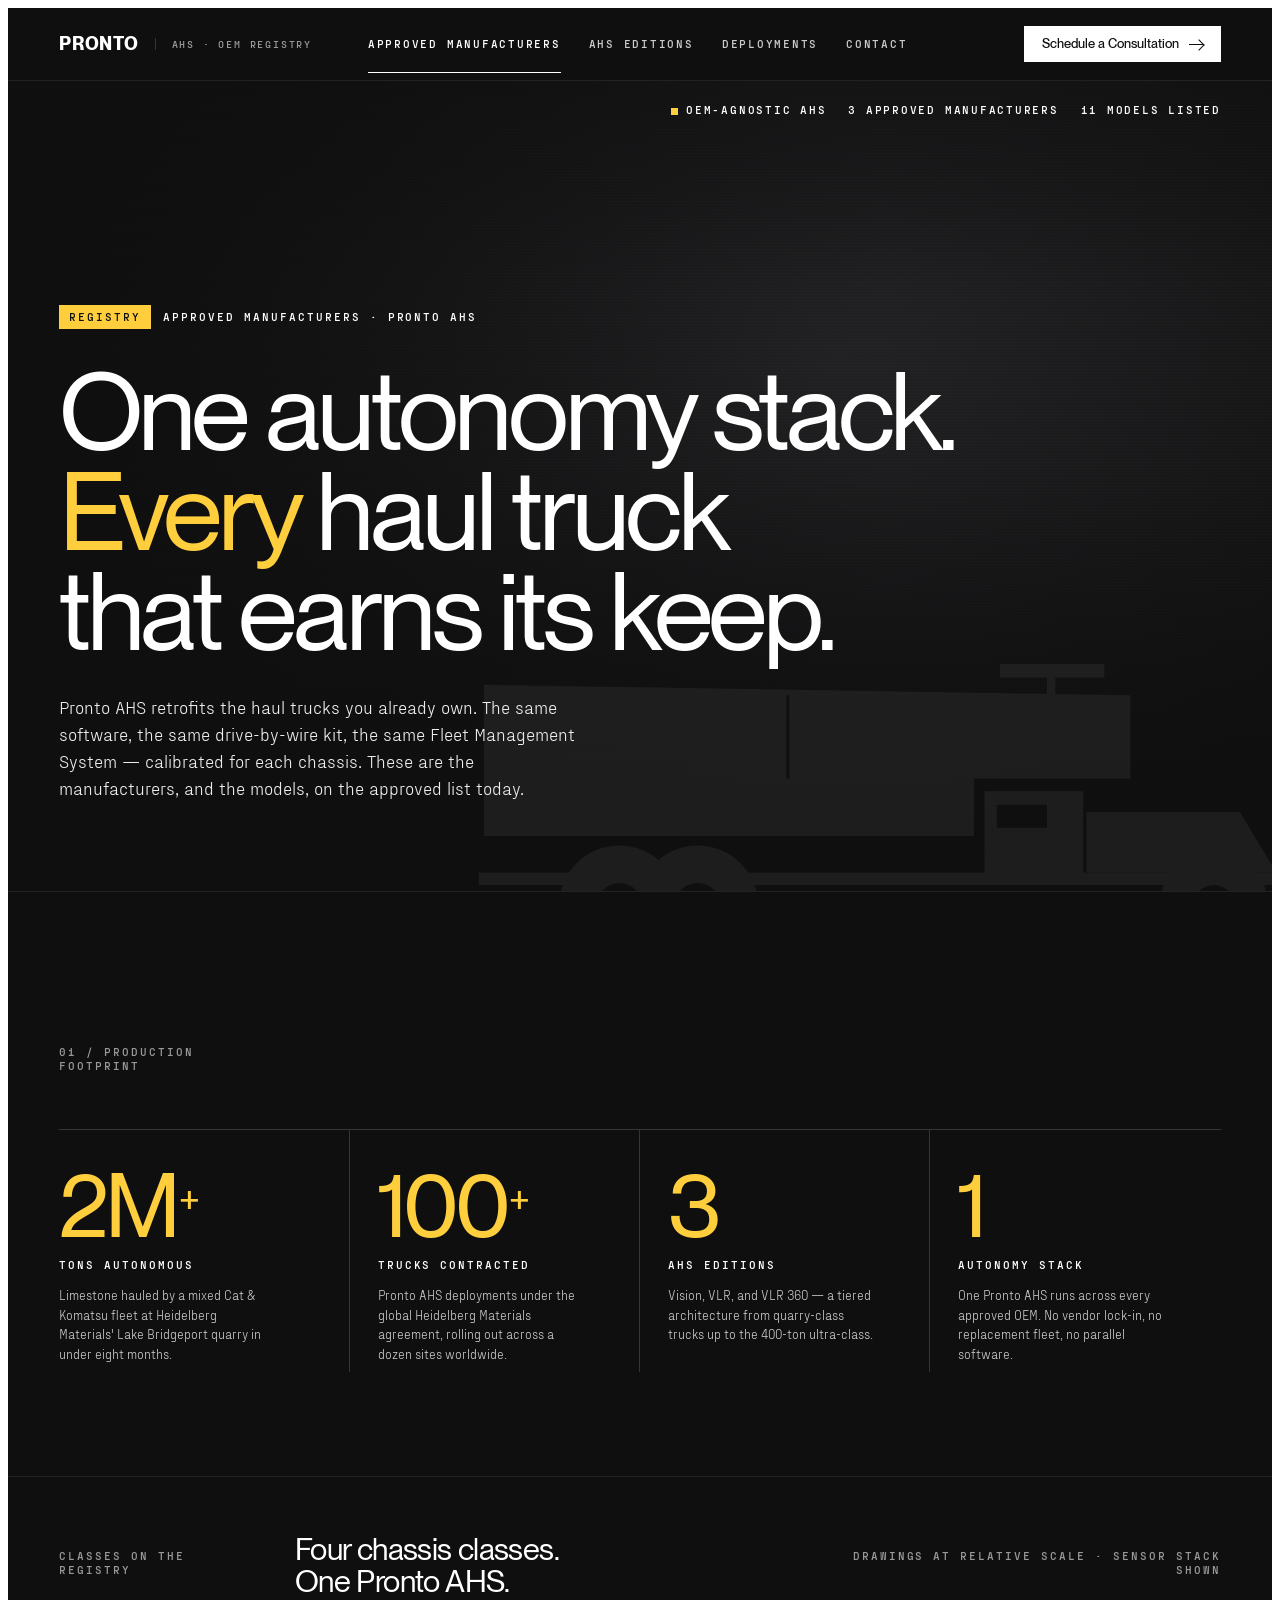
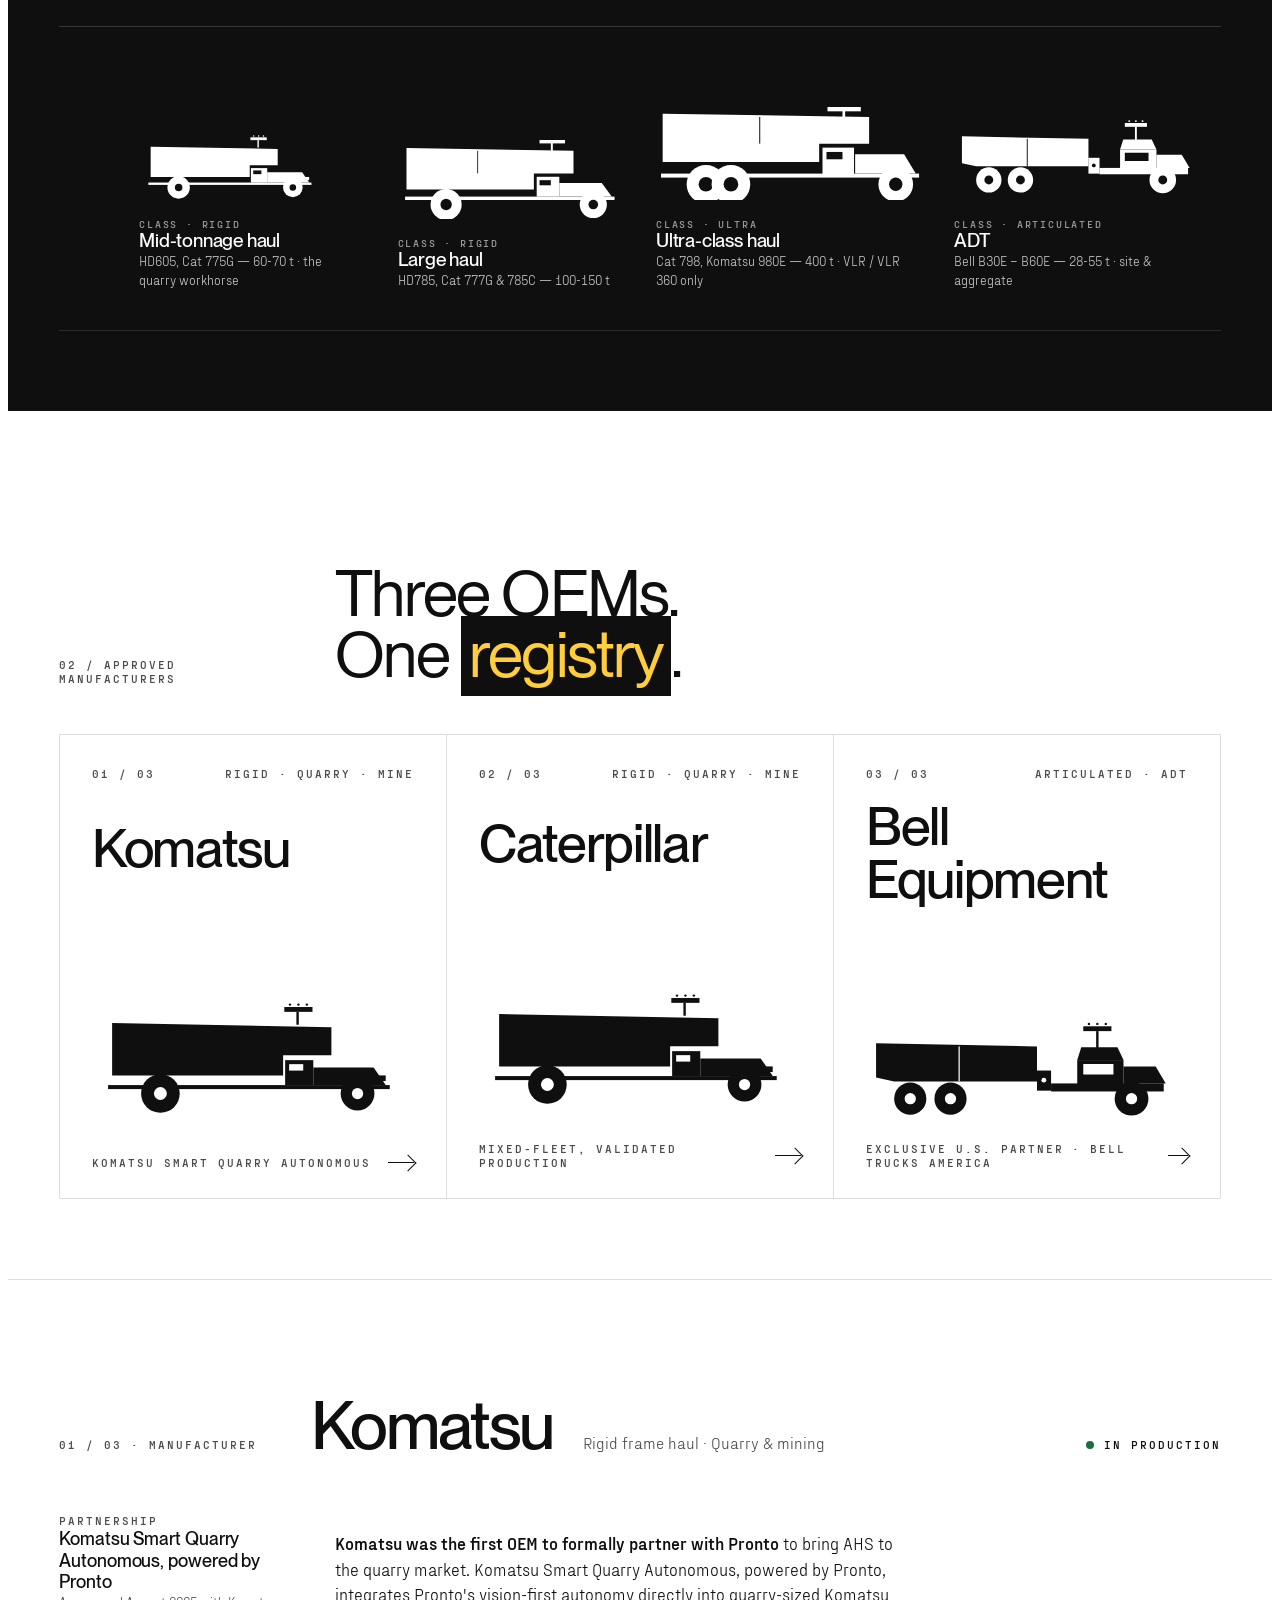
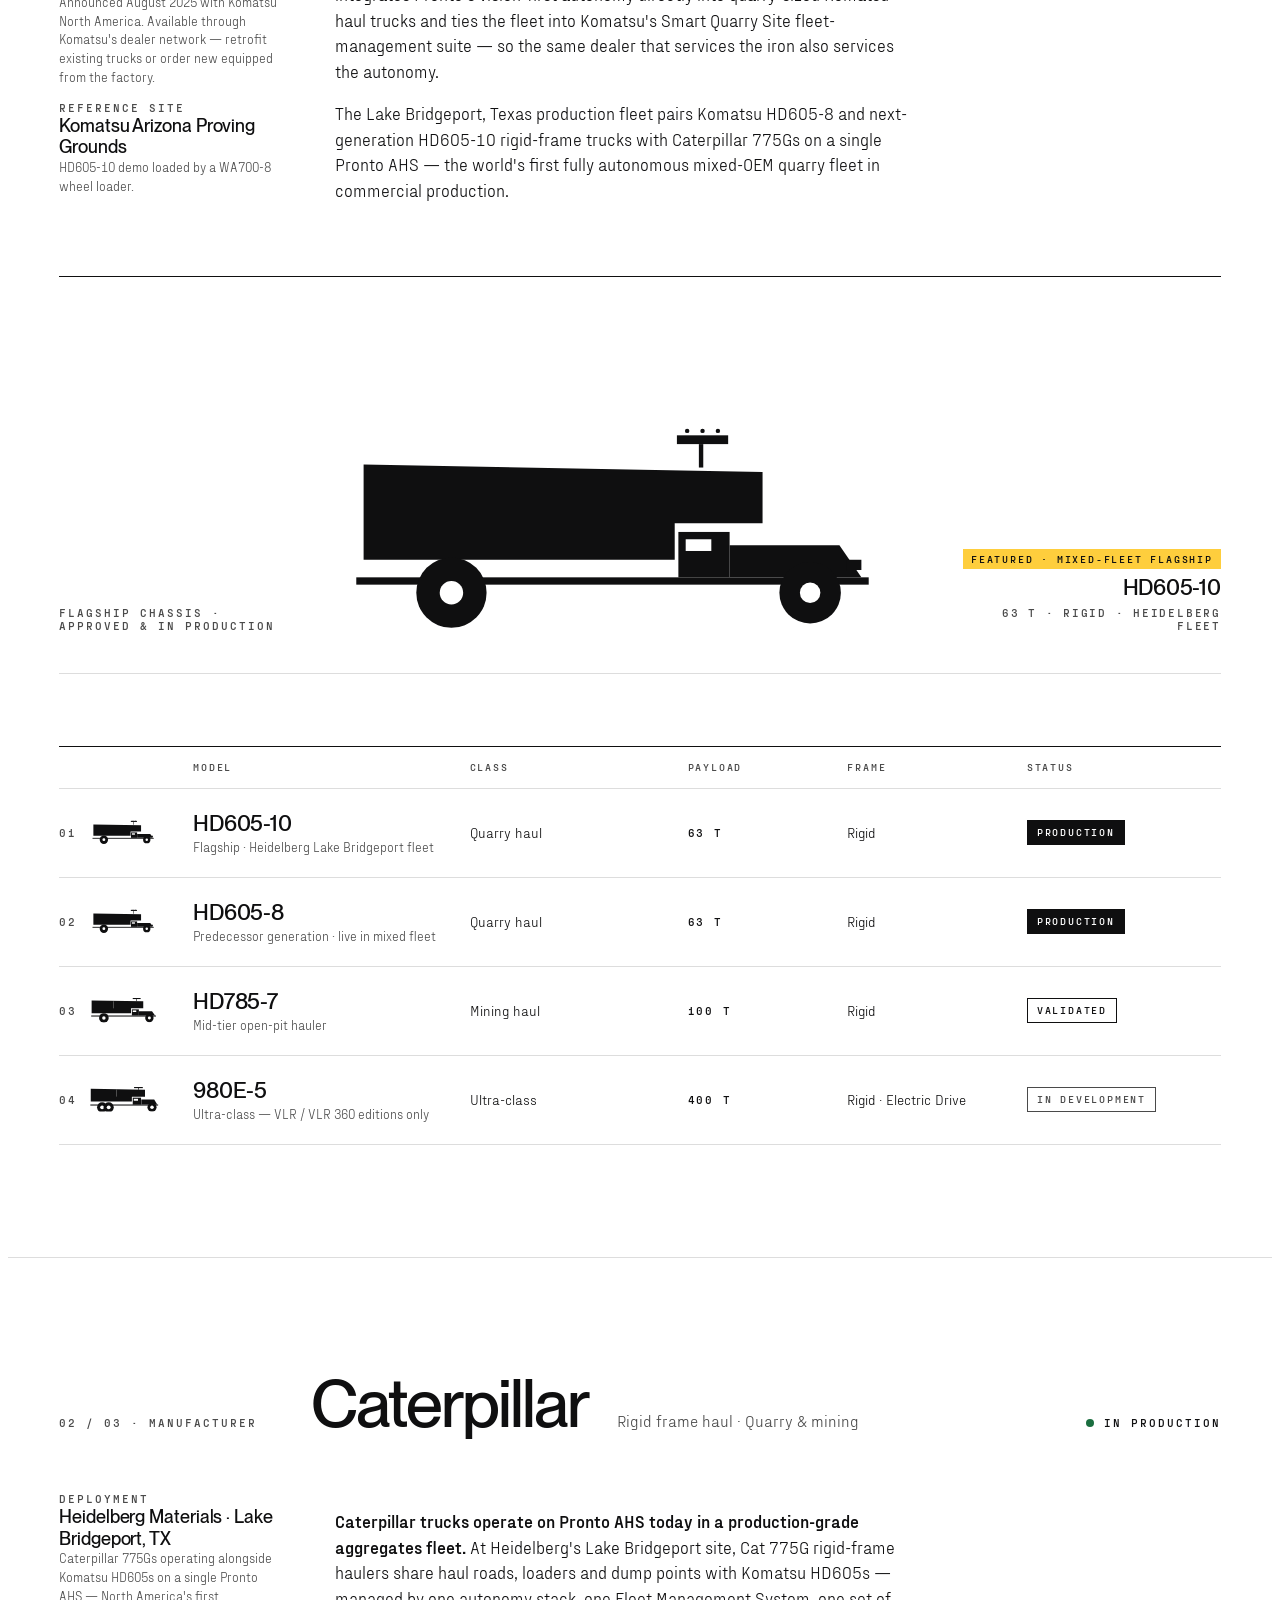
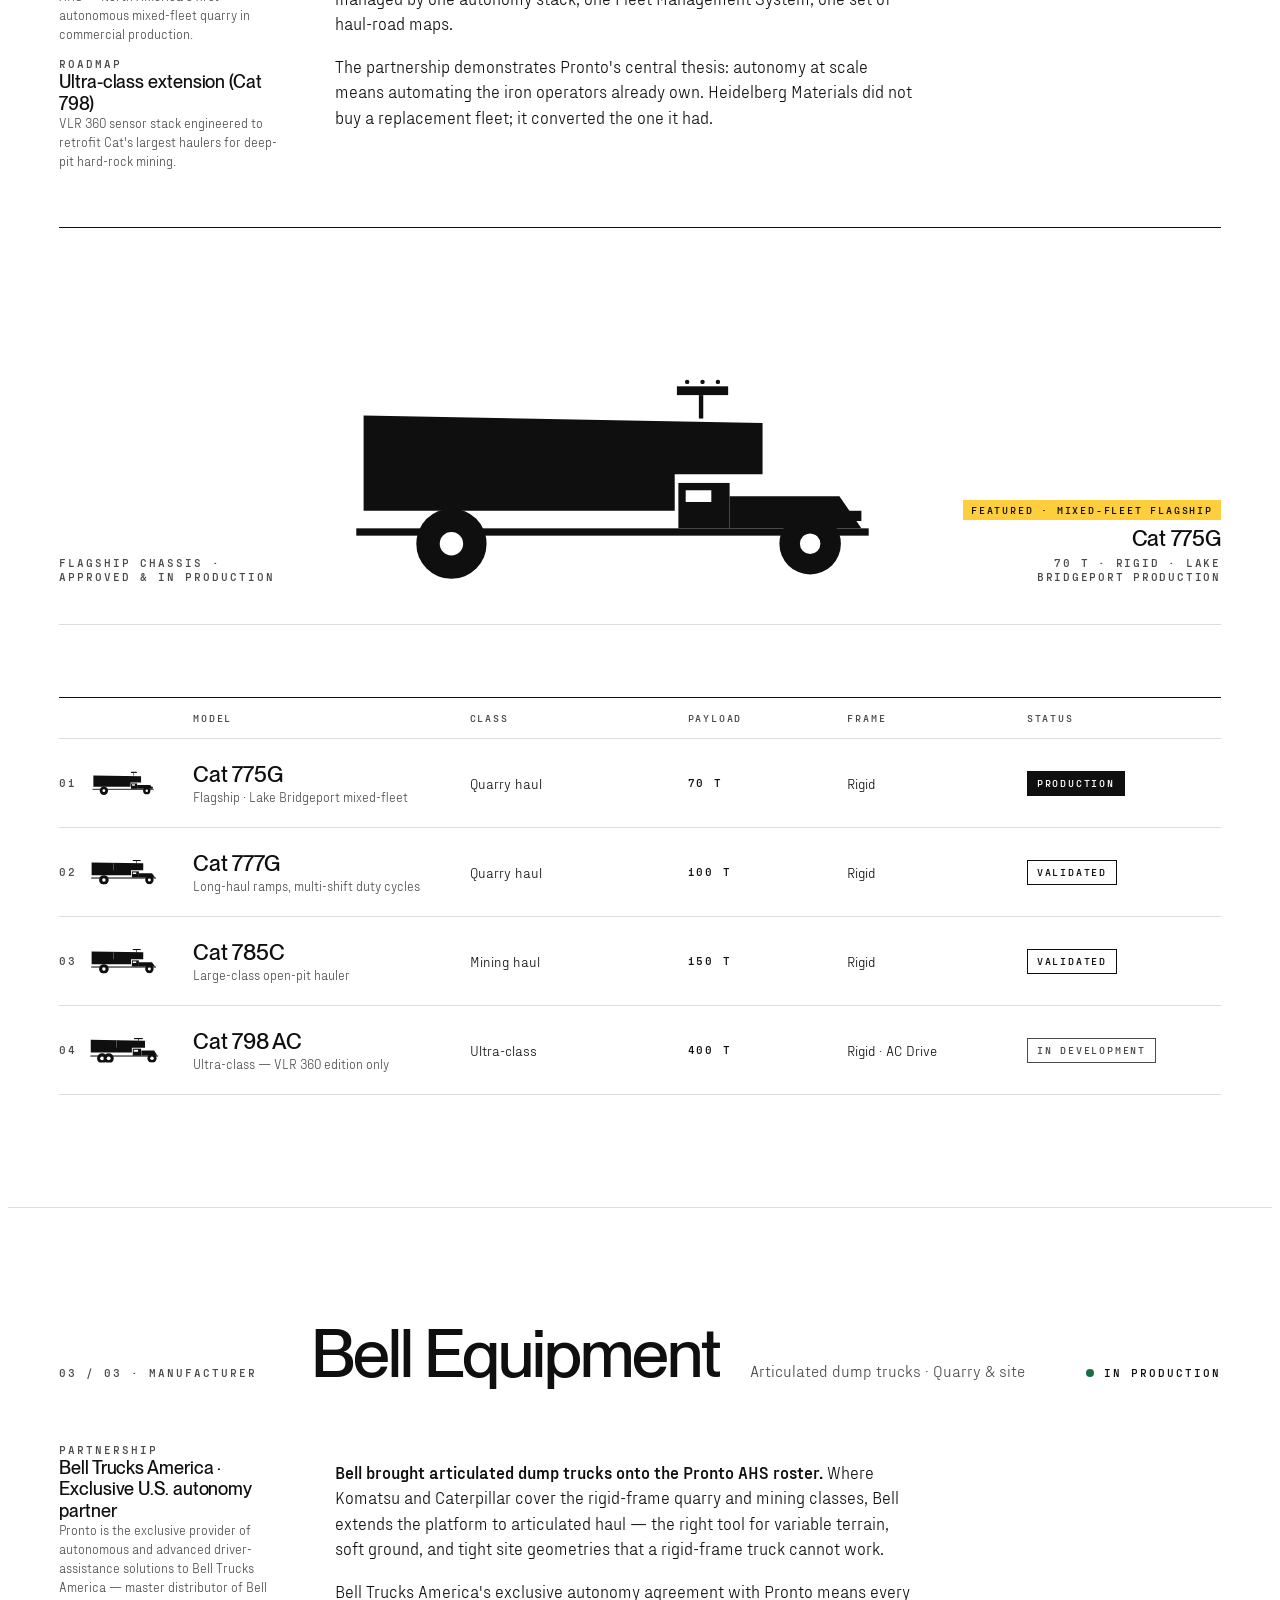
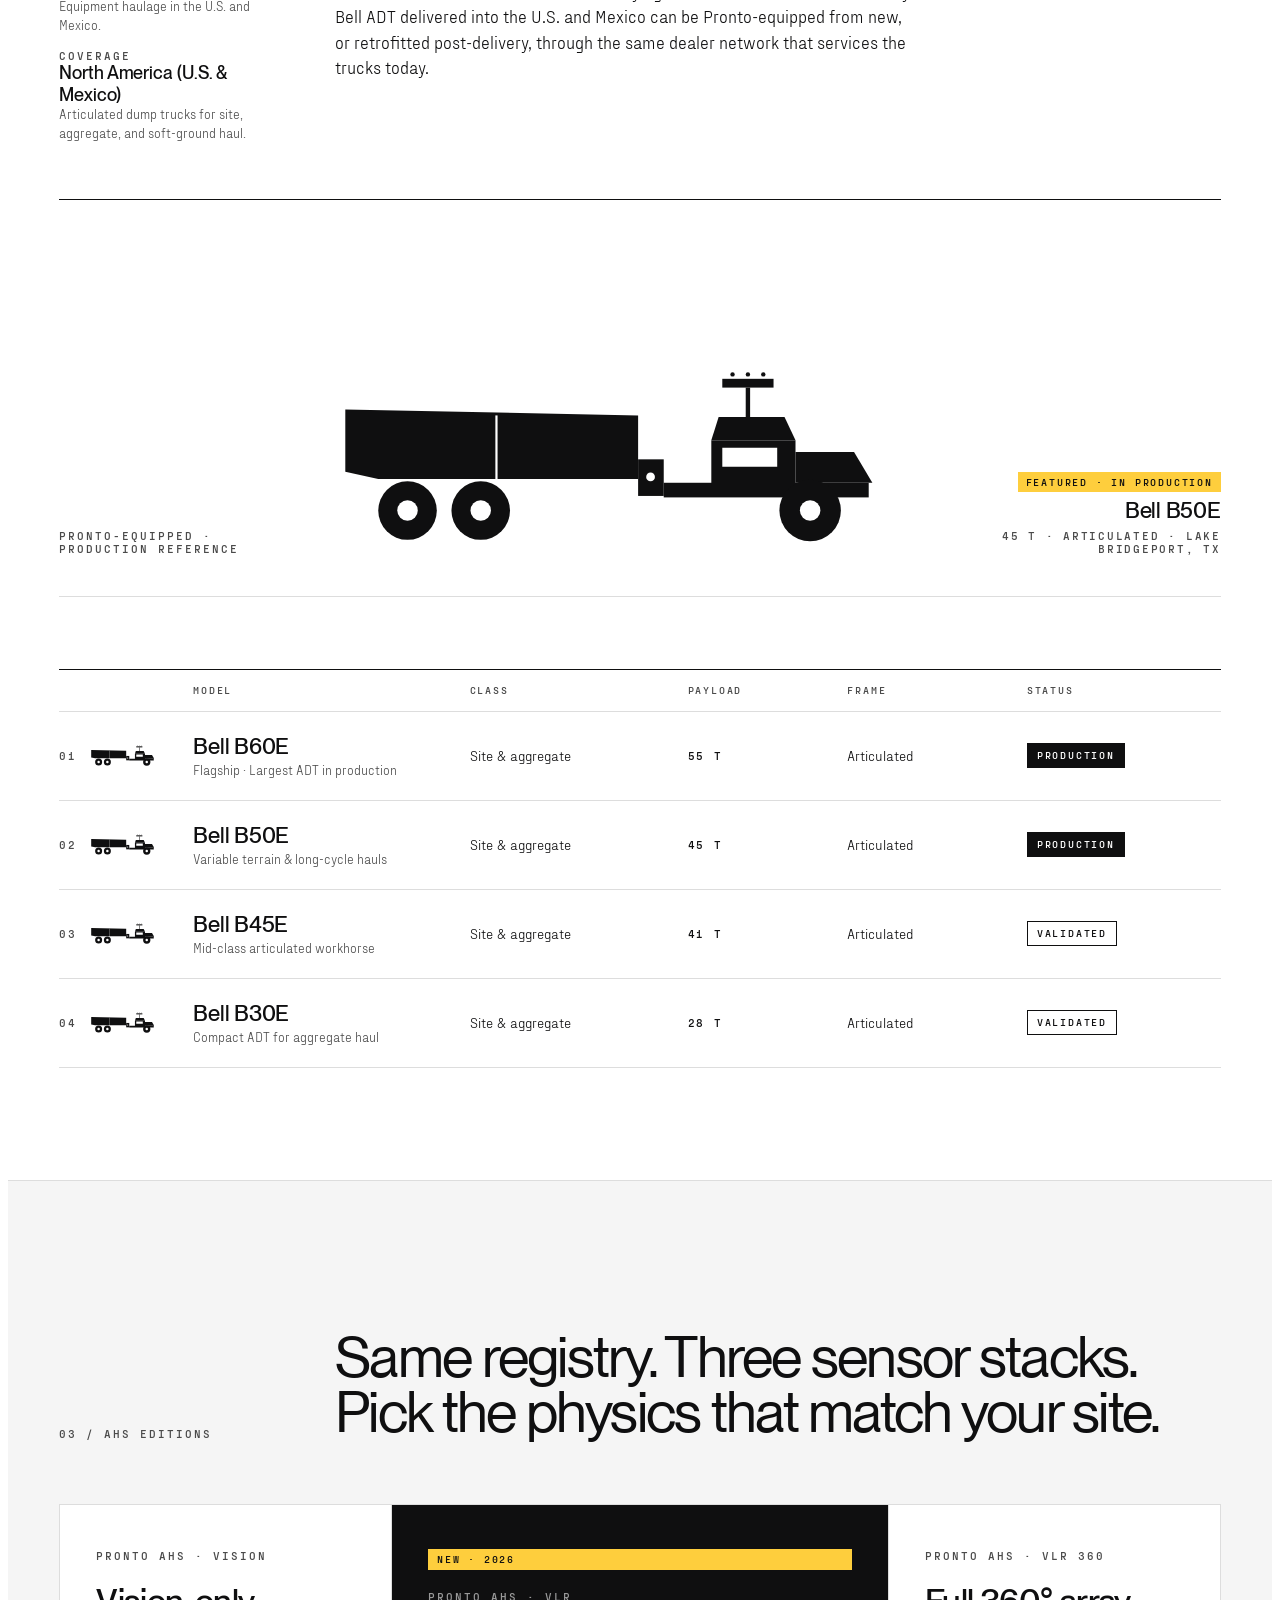
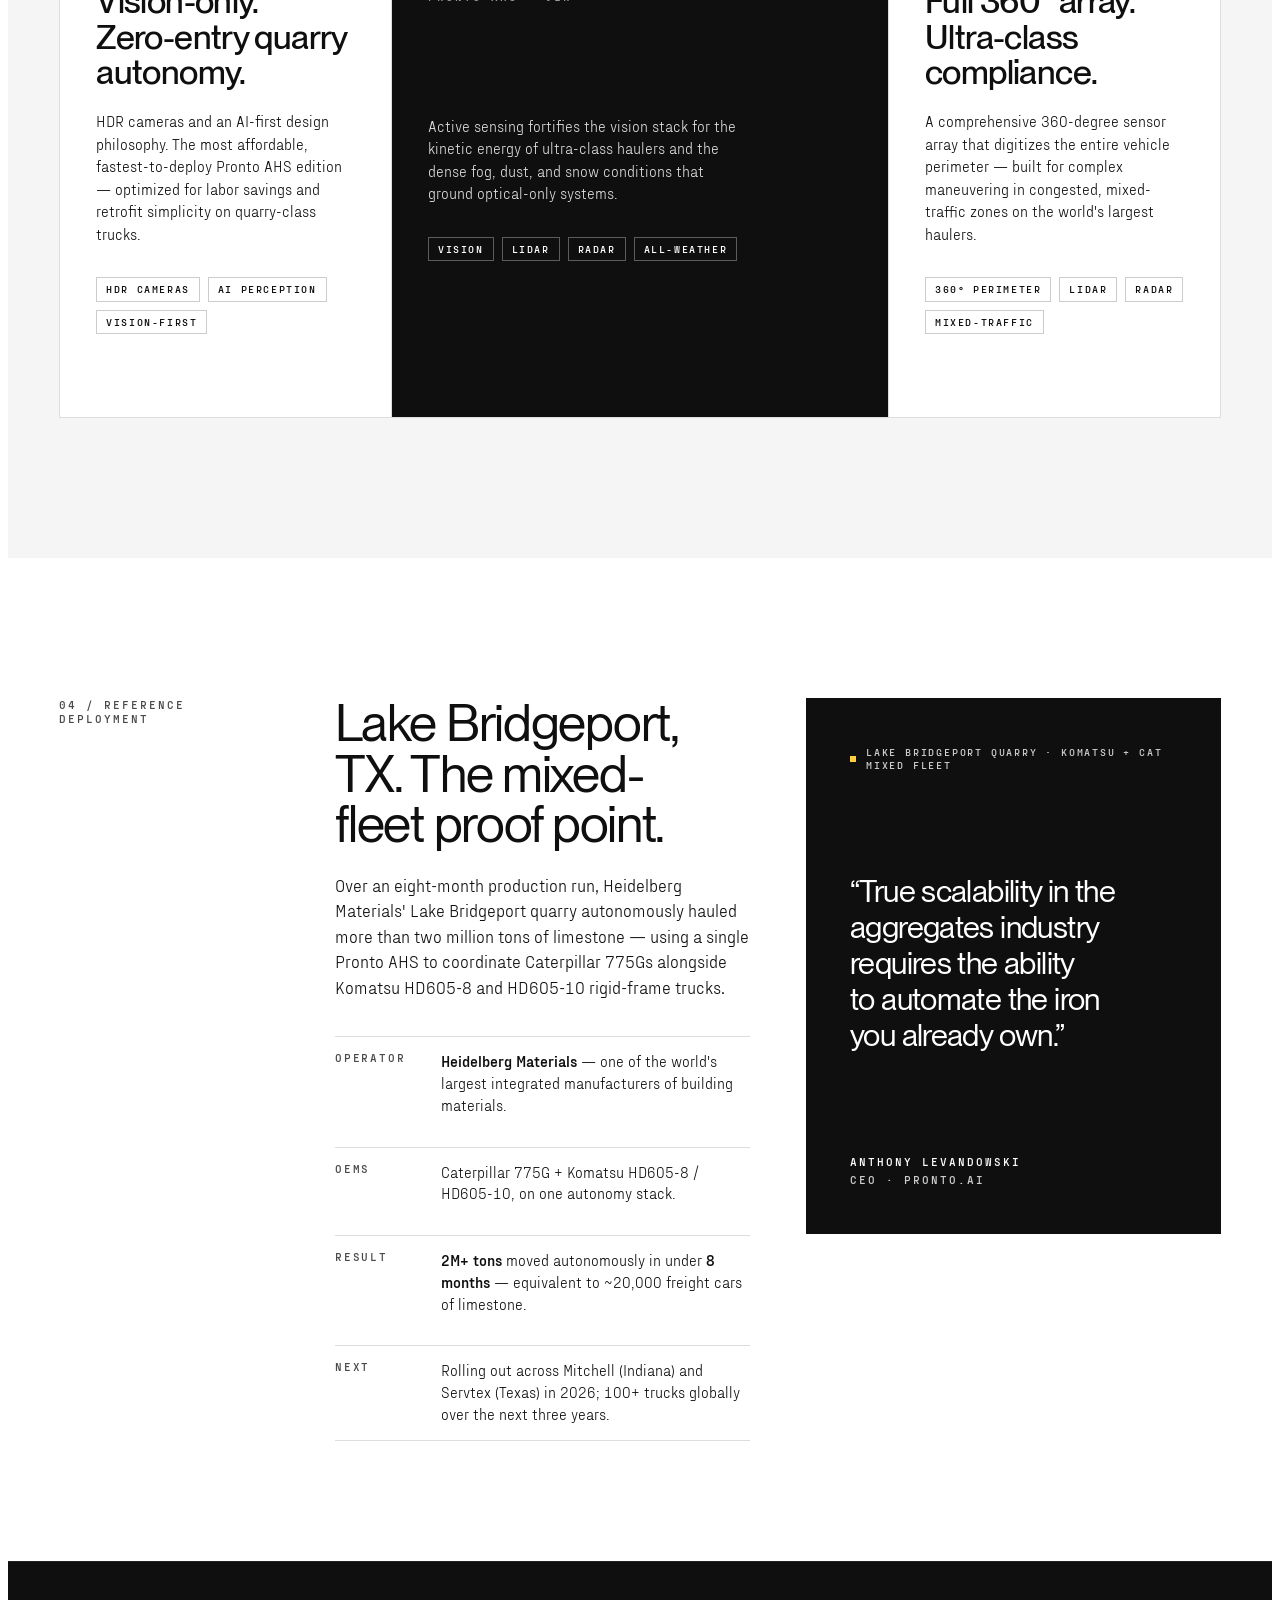
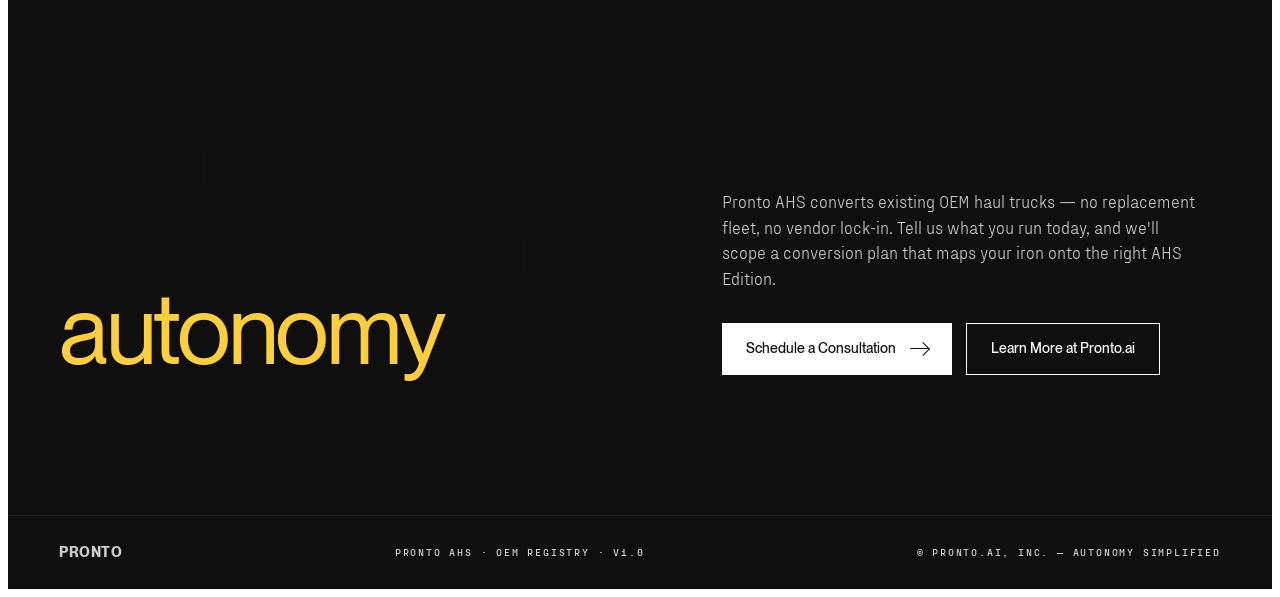
==== index.html @ 2aaf95f6 "Add Pronto Approved Manufacturers landing page" ====
<!doctype html>
<html lang="en">
<head>
<meta charset="utf-8" />
<title>Pronto · Approved Manufacturers</title>
<meta name="viewport" content="width=device-width, initial-scale=1" />
<style>
/* =========================================================================
   Pronto Design System — Colors & Type (inlined with adjusted font paths)
   ========================================================================= */

@font-face {
  font-family: "PP Neue Montreal";
  src: url("project/fonts/PPNeueMontreal-Thin.woff2") format("woff2");
  font-weight: 100; font-style: normal; font-display: swap;
}
@font-face {
  font-family: "PP Neue Montreal";
  src: url("project/fonts/PPNeueMontreal-Light.woff2") format("woff2");
  font-weight: 300; font-style: normal; font-display: swap;
}
@font-face {
  font-family: "PP Neue Montreal";
  src: url("project/fonts/PPNeueMontreal-Book.woff2") format("woff2");
  font-weight: 350; font-style: normal; font-display: swap;
}
@font-face {
  font-family: "PP Neue Montreal";
  src: url("project/fonts/PPNeueMontreal-Regular.woff2") format("woff2");
  font-weight: 400; font-style: normal; font-display: swap;
}
@font-face {
  font-family: "PP Neue Montreal";
  src: url("project/fonts/PPNeueMontreal-Italic.woff2") format("woff2");
  font-weight: 400; font-style: italic; font-display: swap;
}
@font-face {
  font-family: "PP Neue Montreal";
  src: url("project/fonts/PPNeueMontreal-Medium.woff2") format("woff2");
  font-weight: 500; font-style: normal; font-display: swap;
}
@font-face {
  font-family: "PP Neue Montreal";
  src: url("project/fonts/PPNeueMontreal-Bold.woff2") format("woff2");
  font-weight: 700; font-style: normal; font-display: swap;
}
@font-face {
  font-family: "PP Neue Montreal";
  src: url("project/fonts/PPNeueMontreal-BoldItalic.woff2") format("woff2");
  font-weight: 700; font-style: italic; font-display: swap;
}
@font-face {
  font-family: "PP Fraktion Sans";
  src: url("project/fonts/PPFraktionSans-Thin.woff2") format("woff2");
  font-weight: 100; font-style: normal; font-display: swap;
}
@font-face {
  font-family: "PP Fraktion Sans";
  src: url("project/fonts/PPFraktionSans-Light.woff2") format("woff2");
  font-weight: 300; font-style: normal; font-display: swap;
}
@font-face {
  font-family: "PP Fraktion Sans";
  src: url("project/fonts/PPFraktionSans-LightItalic.woff2") format("woff2");
  font-weight: 300; font-style: italic; font-display: swap;
}
@font-face {
  font-family: "PP Fraktion Sans";
  src: url("project/fonts/PPFraktionSans-Bold.woff2") format("woff2");
  font-weight: 700; font-style: normal; font-display: swap;
}
@font-face {
  font-family: "PP Fraktion Sans";
  src: url("project/fonts/PPFraktionSans-BoldItalic.woff2") format("woff2");
  font-weight: 700; font-style: italic; font-display: swap;
}
@font-face {
  font-family: "PP Fraktion Mono";
  src: url("project/fonts/PPFraktionMono-Light.woff2") format("woff2");
  font-weight: 300; font-style: normal; font-display: swap;
}
@font-face {
  font-family: "PP Fraktion Mono";
  src: url("project/fonts/PPFraktionMono-Regular.woff2") format("woff2");
  font-weight: 400; font-style: normal; font-display: swap;
}
@font-face {
  font-family: "PP Fraktion Mono";
  src: url("project/fonts/PPFraktionMono-RegularItalic.woff2") format("woff2");
  font-weight: 400; font-style: italic; font-display: swap;
}
@font-face {
  font-family: "PP Fraktion Mono";
  src: url("project/fonts/PPFraktionMono-Bold.woff2") format("woff2");
  font-weight: 700; font-style: normal; font-display: swap;
}
@font-face {
  font-family: "PP Fraktion Mono";
  src: url("project/fonts/PPFraktionMono-BoldItalic.woff2") format("woff2");
  font-weight: 700; font-style: italic; font-display: swap;
}

:root {
  --font-sans:      "PP Neue Montreal", "Helvetica Neue", Arial, sans-serif;
  --font-body:      "PP Fraktion Sans", "PP Neue Montreal", Arial, sans-serif;
  --font-mono:      "PP Fraktion Mono", ui-monospace, "SF Mono", Menlo, monospace;

  --pronto-black:   #0F0F10;
  --pronto-white:   #FFFFFF;
  --pronto-grey:    #CCCCCC;

  --pronto-yellow:      #FECE3D;
  --pronto-yellow-deep: #F5B800;

  --n-0:   #FFFFFF;
  --n-50:  #F5F5F5;
  --n-100: #ECECEC;
  --n-200: #DDDDDD;
  --n-300: #CCCCCC;
  --n-400: #999999;
  --n-500: #707070;
  --n-600: #4A4A4A;
  --n-700: #2A2A2B;
  --n-800: #1A1A1B;
  --n-900: #0F0F10;

  --bg:           var(--pronto-white);
  --bg-inverse:   var(--pronto-black);
  --surface:      var(--pronto-white);
  --surface-alt:  var(--n-50);
  --surface-inverse: var(--pronto-black);

  --fg:           var(--pronto-black);
  --fg-muted:     var(--n-600);
  --fg-subtle:    var(--n-500);
  --fg-disabled:  var(--n-400);
  --fg-inverse:   var(--pronto-white);
  --fg-inverse-muted: var(--n-300);

  --divider:        var(--n-200);
  --divider-strong: var(--n-300);
  --divider-inverse: rgba(255, 255, 255, 0.16);

  --status-success: #1A6E3F;

  --ease-pronto: cubic-bezier(0, 0, 0.2, 1);
  --dur-quick:  160ms;
  --dur-base:   240ms;
  --dur-slow:   480ms;
  --dur-intro:  1200ms;
}

html, body {
  background: var(--bg);
  color: var(--fg);
  font-family: var(--font-sans);
  font-weight: 400;
  font-size: 14px;
  line-height: 1.25;
  -webkit-font-smoothing: antialiased;
  -moz-osx-font-smoothing: grayscale;
  text-rendering: optimizeLegibility;
}

::selection { background: var(--pronto-black); color: var(--pronto-white); }

h1,h2,h3,h4,h5,h6 {
  font-family: var(--font-sans);
  font-weight: 400;
  line-height: 1.1;
  letter-spacing: -0.01em;
  color: var(--fg);
  margin: 0;
  text-wrap: balance;
}

/* =========================================================================
   Page-level tokens
   ========================================================================= */
:root {
  --accent: var(--pronto-yellow);
  --page-x: clamp(28px, 4vw, 64px);
}

a { text-decoration: none; color: inherit; }
img { display: block; max-width: 100%; }

/* ==========================================================
   NAV
   ========================================================== */
.nav {
  position: sticky; top: 0; z-index: 50;
  display: flex; align-items: center; gap: 32px;
  padding: 18px var(--page-x);
  background: var(--pronto-black);
  color: var(--pronto-white);
  border-bottom: 1px solid rgba(255,255,255,0.08);
}
.nav .brand { display: flex; align-items: center; gap: 16px; }
.nav .brand-logo {
  font-family: var(--font-sans); font-weight: 700;
  font-size: 18px; letter-spacing: 0.04em; text-transform: uppercase;
  color: var(--pronto-white); line-height: 1;
}
.nav .ver {
  font-family: var(--font-mono); font-weight: 700;
  font-size: 10px; letter-spacing: 0.18em; text-transform: uppercase;
  color: var(--n-400); padding-left: 16px; border-left: 1px solid rgba(255,255,255,0.16);
}
.nav .links { display: flex; gap: 28px; margin-left: 24px; }
.nav .links a {
  font-family: var(--font-mono); font-weight: 700;
  font-size: 11px; letter-spacing: 0.16em; text-transform: uppercase;
  color: var(--n-300);
  transition: color var(--dur-quick) var(--ease-pronto);
}
.nav .links a:hover { color: var(--pronto-white); }
.nav .links a.active { color: var(--pronto-white); position: relative; }
.nav .links a.active::after { content:""; position:absolute; left:0; right:0; bottom:-22px; height:1px; background: var(--pronto-white); }
.nav .spacer { flex: 1; }
.nav .cta {
  font-family: var(--font-sans); font-weight: 500; font-size: 13px;
  padding: 10px 18px; background: var(--pronto-white); color: var(--pronto-black);
  transition: opacity var(--dur-quick) var(--ease-pronto);
  display: inline-flex; align-items: center; gap: 10px;
}
.nav .cta:hover { opacity: 0.65; }
.nav .cta .arr { display:inline-block; width:14px; height:1px; background: currentColor; position:relative; }
.nav .cta .arr::after { content:""; position:absolute; right:0; top:-3px; width:7px; height:7px; border-right:1px solid currentColor; border-top:1px solid currentColor; transform: rotate(45deg); }

/* ==========================================================
   HERO
   ========================================================== */
.hero {
  position: relative;
  background: var(--pronto-black);
  color: var(--pronto-white);
  overflow: hidden;
  min-height: min(860px, 90vh);
  display: flex; align-items: flex-end;
}
/* Giant ghost truck — fills the empty right half of the hero */
.hero-bg-truck {
  position: absolute;
  right: -2%;
  bottom: -8%;
  width: 66%;
  z-index: 1;
  pointer-events: none;
}
.hero-bg-truck svg.truck {
  --body: var(--pronto-white);
  --hub: var(--pronto-black);
  width: 100%; height: auto;
  opacity: 0.055;
}
.hero .photo {
  position: absolute; inset: 0;
  background:
    radial-gradient(ellipse at 65% 35%, rgba(35,34,36,1) 0%, rgba(15,15,16,1) 65%),
    linear-gradient(160deg, #1a1a1b 0%, #0F0F10 100%);
}
/* Subtle industrial texture via repeating gradient */
.hero .photo::after {
  content: "";
  position: absolute; inset: 0;
  background-image:
    repeating-linear-gradient(
      0deg,
      transparent,
      transparent 2px,
      rgba(255,255,255,0.012) 2px,
      rgba(255,255,255,0.012) 3px
    );
  pointer-events: none;
}
.hero .scrim {
  position: absolute; inset: 0;
  background:
    linear-gradient(180deg, rgba(15,15,16,0.45) 0%, rgba(15,15,16,0) 26%, rgba(15,15,16,0.1) 48%, rgba(15,15,16,0.97) 92%),
    linear-gradient(90deg, rgba(15,15,16,0.85) 0%, rgba(15,15,16,0.35) 38%, rgba(15,15,16,0) 70%);
}
.hero .ticker {
  position: absolute; top: 22px; right: var(--page-x); z-index: 3;
  display: flex; gap: 22px;
  font-family: var(--font-mono); font-weight: 700;
  font-size: 11px; letter-spacing: 0.16em; text-transform: uppercase;
  color: var(--pronto-white);
}
.hero .ticker .dot {
  width: 7px; height: 7px; background: var(--accent);
  display: inline-block; margin-right: 8px; vertical-align: middle;
  animation: blink 1.6s var(--ease-pronto) infinite;
}
@keyframes blink { 0%,100% { opacity:1 } 50% { opacity:0.3 } }

.hero .inner {
  position: relative; z-index: 2;
  width: 100%;
  padding: 140px var(--page-x) 72px;
  display: flex;
  flex-direction: column;
  align-items: flex-start;
}
.hero .eyebrow {
  font-family: var(--font-mono); font-weight: 700;
  font-size: 11px; letter-spacing: 0.18em; text-transform: uppercase;
  color: var(--pronto-white);
  display: flex; align-items: center; gap: 12px;
  margin-bottom: 32px;
}
.hero .eyebrow .pill {
  padding: 5px 10px; background: var(--accent); color: var(--pronto-black);
}
.hero .head {
  font-family: var(--font-sans); font-weight: 400;
  font-size: clamp(60px, 8.5vw, 136px);
  line-height: 0.92;
  letter-spacing: -0.04em;
  margin: 0;
  color: var(--pronto-white);
  text-wrap: balance;
}
.hero .head em { font-style: normal; color: var(--accent); }
.hero .sub {
  font-family: var(--font-body); font-weight: 300;
  font-size: 18px; line-height: 1.5;
  color: var(--n-100);
  max-width: 52ch;
  margin-top: 32px;
}

/* ==========================================================
   STATS STRIP
   ========================================================== */
.stats {
  background: var(--pronto-black);
  color: var(--pronto-white);
  padding: 80px var(--page-x) 104px;
  border-top: 1px solid rgba(255,255,255,0.08);
}
.stats .row { display: grid; grid-template-columns: 220px 1fr; gap: 56px; margin-bottom: 56px; align-items: end; }
.stats .row .label {
  font-family: var(--font-mono); font-weight: 700;
  font-size: 11px; letter-spacing: 0.18em; text-transform: uppercase;
  color: var(--n-400);
}
.stats .row h2 {
  font-family: var(--font-sans); font-weight: 400;
  font-size: clamp(40px, 4vw, 64px); line-height: 0.98;
  letter-spacing: -0.025em; margin: 0;
  text-wrap: balance; max-width: 26ch;
}
.stats .grid {
  display: grid; grid-template-columns: repeat(4, 1fr); gap: 0;
  border-top: 1px solid rgba(255,255,255,0.16);
}
.stats .stat {
  padding: 36px 28px 8px 0;
  border-right: 1px solid rgba(255,255,255,0.16);
  display: grid; gap: 14px; align-content: start;
}
.stats .stat:last-child { border-right: 0; }
.stats .stat + .stat { padding-left: 28px; }
.stats .num {
  font-family: var(--font-sans); font-weight: 400;
  font-size: clamp(72px, 7vw, 120px); line-height: 0.88;
  letter-spacing: -0.045em;
  color: var(--accent);
}
.stats .num sup { font-size: 0.42em; vertical-align: top; line-height: 1; letter-spacing: 0; margin-left: 2px; position: relative; top: 0.4em; }
.stats .stat .key {
  font-family: var(--font-mono); font-weight: 700;
  font-size: 11px; letter-spacing: 0.18em; text-transform: uppercase;
  color: var(--pronto-white);
}
.stats .stat .desc {
  font-family: var(--font-body); font-weight: 300; font-size: 13px;
  line-height: 1.5; color: var(--n-300); max-width: 30ch;
}

/* ==========================================================
   TRUCK SILHOUETTES
   ========================================================== */
svg.truck { display: block; --body: var(--pronto-black); --hub: var(--pronto-white); }
svg.truck.inv, .inv svg.truck { --body: var(--pronto-white); --hub: var(--pronto-black); }

/* ==========================================================
   REGISTRY STRIP
   ========================================================== */
.registry {
  background: var(--pronto-black); color: var(--pronto-white);
  padding: 56px var(--page-x) 80px;
  border-top: 1px solid rgba(255,255,255,0.08);
}
.registry .top {
  display: flex; justify-content: space-between; align-items: baseline; gap: 32px;
  padding-bottom: 28px; border-bottom: 1px solid rgba(255,255,255,0.16);
}
.registry .top .label {
  font-family: var(--font-mono); font-weight: 700;
  font-size: 11px; letter-spacing: 0.18em; text-transform: uppercase;
  color: var(--n-400);
}
.registry .top h3 {
  font-family: var(--font-sans); font-weight: 400;
  font-size: clamp(28px, 2.4vw, 38px); line-height: 1.05; letter-spacing: -0.02em;
  margin: 0; color: var(--pronto-white);
  text-wrap: balance; max-width: 36ch;
}
.registry .top .legend {
  font-family: var(--font-mono); font-weight: 700;
  font-size: 11px; letter-spacing: 0.18em; text-transform: uppercase;
  color: var(--n-400); text-align: right;
}
.registry .row {
  display: grid; grid-template-columns: repeat(4, 1fr);
  align-items: end;
  padding: 80px 0 40px;
  border-bottom: 1px solid rgba(255,255,255,0.12);
  gap: 32px;
}
.registry .cls { display: grid; gap: 18px; align-content: end; }
.registry .cls svg.truck { --body: var(--pronto-white); --hub: var(--pronto-black); width: 100%; height: auto; }
.registry .cls .k {
  font-family: var(--font-mono); font-weight: 700;
  font-size: 10px; letter-spacing: 0.18em; text-transform: uppercase;
  color: var(--n-400);
}
.registry .cls .v {
  font-family: var(--font-sans); font-weight: 500;
  font-size: 19px; letter-spacing: -0.01em; line-height: 1.15;
  color: var(--pronto-white);
}
.registry .cls .n {
  font-family: var(--font-body); font-weight: 300; font-size: 13px;
  color: var(--n-300); line-height: 1.45;
}

/* Relative scale: containers constrain width so larger trucks dominate */
.registry .scale-1  { justify-self: end; width: 70%; }
.registry .scale-2  { justify-self: end; width: 85%; }
.registry .scale-3  { width: 100%; }
.registry .scale-1-adt { width: 95%; }
.registry .scale-1  svg.truck,
.registry .scale-2  svg.truck,
.registry .scale-3  svg.truck,
.registry .scale-1-adt svg.truck { max-width: 100%; }

/* ==========================================================
   OEM INDEX
   ========================================================== */
.oems-head {
  padding: 152px var(--page-x) 48px;
  display: grid; grid-template-columns: 220px 1fr; gap: 56px;
  align-items: end;
}
.oems-head .label {
  font-family: var(--font-mono); font-weight: 700;
  font-size: 11px; letter-spacing: 0.18em; text-transform: uppercase;
  color: var(--fg-muted);
}
.oems-head h2 {
  font-family: var(--font-sans); font-weight: 400;
  font-size: clamp(48px, 5vw, 84px); line-height: 0.96; letter-spacing: -0.028em;
  margin: 0; text-wrap: balance; max-width: 22ch;
}
.oems-head h2 em { font-style: normal; color: var(--accent); background: var(--pronto-black); padding: 0 8px 4px; }

.oem-index-wrap { padding: 0 var(--page-x) 80px; }
.oem-index {
  margin: 0;
  display: grid; grid-template-columns: repeat(3, 1fr); gap: 1px;
  background: var(--divider);
  border: 1px solid var(--divider);
}
.oem-index a {
  background: var(--surface);
  padding: 32px 32px 28px;
  display: grid; gap: 18px;
  align-content: space-between;
  min-height: 400px;
  position: relative;
  transition: background var(--dur-base) var(--ease-pronto), color var(--dur-base) var(--ease-pronto);
}
.oem-index a:hover { opacity: 0.6; }
.ix-top { display: flex; justify-content: space-between; align-items: center; }
.ix-meta {
  font-family: var(--font-mono); font-weight: 700;
  font-size: 11px; letter-spacing: 0.18em; text-transform: uppercase;
  color: var(--fg-muted);
}
.ix-name {
  font-family: var(--font-sans); font-weight: 500;
  font-size: clamp(44px, 4.2vw, 68px); line-height: 1;
  letter-spacing: -0.025em;
}
.ix-tag {
  font-family: var(--font-mono); font-weight: 700;
  font-size: 11px; letter-spacing: 0.18em; text-transform: uppercase;
  color: var(--fg-muted);
}
.ix-arr { display: inline-block; width: 26px; height: 1px; background: currentColor; position: relative; }
.ix-arr::after { content:""; position:absolute; right:0; top:-5px; width:11px; height:11px; border-right:1px solid currentColor; border-top:1px solid currentColor; transform: rotate(45deg); }

/* SVG truck in index card — fills the card's visual centre */
.ix-truck {
  width: 100%; height: 200px;
  margin: auto 0 0; align-self: end; display: flex;
  align-items: flex-end; justify-content: flex-end;
  overflow: hidden;
}
.ix-truck svg.truck { width: 100%; height: auto; }

/* ==========================================================
   OEM SECTION
   ========================================================== */
.oem { padding: 112px var(--page-x); border-top: 1px solid var(--divider); }
.oem .mark {
  display: grid; grid-template-columns: 220px 1fr auto; gap: 32px;
  align-items: baseline;
  margin-bottom: 56px;
}
.oem .mark .num {
  font-family: var(--font-mono); font-weight: 700;
  font-size: 11px; letter-spacing: 0.18em; text-transform: uppercase;
  color: var(--fg-muted);
}
.oem .mark .name {
  font-family: var(--font-sans); font-weight: 500;
  font-size: clamp(52px, 5.2vw, 80px); line-height: 1;
  letter-spacing: -0.03em;
}
.oem .mark .name span {
  font-family: var(--font-body); font-weight: 300; font-size: 16px;
  letter-spacing: 0; color: var(--fg-muted);
  margin-left: 18px;
}
.oem .mark .status {
  font-family: var(--font-mono); font-weight: 700;
  font-size: 11px; letter-spacing: 0.18em; text-transform: uppercase;
  color: var(--fg);
  display: inline-flex; align-items: center; gap: 10px;
}
.oem .mark .status .live {
  width: 8px; height: 8px; background: var(--status-success, #2c8b4b);
  border-radius: 999px;
}

.oem .body { display: grid; grid-template-columns: 220px 1fr; gap: 56px; margin-bottom: 56px; align-items: start; }
.oem .body .copy {
  font-family: var(--font-body); font-weight: 300;
  font-size: 17px; line-height: 1.5; color: var(--fg);
  max-width: 58ch;
}
.oem .body .copy strong { font-weight: 700; }
.oem .body .partner { display: grid; gap: 14px; }
.oem .body .partner .pk {
  font-family: var(--font-mono); font-weight: 700;
  font-size: 11px; letter-spacing: 0.18em; text-transform: uppercase;
  color: var(--fg-muted);
}
.oem .body .partner .pv {
  font-family: var(--font-sans); font-weight: 500;
  font-size: 18px; line-height: 1.2; letter-spacing: -0.005em;
}
.oem .body .partner .pn {
  font-family: var(--font-body); font-weight: 300;
  font-size: 13px; line-height: 1.45; color: var(--fg-muted);
}

/* Flagship anchor */
.oem-anchor {
  margin: 0 0 72px;
  padding: 28px 0 40px;
  border-top: 1px solid var(--pronto-black);
  border-bottom: 1px solid var(--divider);
  display: grid; grid-template-columns: 220px 1fr 260px;
  gap: 48px;
  align-items: end;
}
.oem-anchor .anchor-label {
  font-family: var(--font-mono); font-weight: 700;
  font-size: 11px; letter-spacing: 0.18em; text-transform: uppercase;
  color: var(--fg-muted);
}
.anchor-truck {
  width: 100%; height: 320px; display: flex;
  align-items: flex-end; justify-content: center;
  margin-top: 8px; overflow: hidden;
}
.anchor-truck svg.truck { width: 100%; height: auto; }
.oem-anchor .anchor-meta {
  text-align: right;
  display: grid; gap: 6px; justify-items: end;
}
.oem-anchor .anchor-meta .flag {
  font-family: var(--font-mono); font-weight: 700;
  font-size: 10px; letter-spacing: 0.18em; text-transform: uppercase;
  padding: 4px 8px; background: var(--accent); color: var(--pronto-black);
}
.oem-anchor .anchor-meta .model {
  font-family: var(--font-sans); font-weight: 500;
  font-size: 22px; letter-spacing: -0.01em; line-height: 1.1;
}
.oem-anchor .anchor-meta .spec {
  font-family: var(--font-mono); font-weight: 700;
  font-size: 11px; letter-spacing: 0.16em; text-transform: uppercase;
  color: var(--fg-muted);
}

/* Lineup table */
.lineup-head,
.lineup-row {
  display: grid;
  grid-template-columns: 110px minmax(180px,1.3fr) minmax(120px,1fr) minmax(120px,0.7fr) minmax(120px,0.8fr) minmax(120px,1fr);
  gap: 24px;
}
.lineup-head {
  padding: 14px 0;
  border-top: 1px solid var(--pronto-black);
  border-bottom: 1px solid var(--divider);
  font-family: var(--font-mono); font-weight: 700;
  font-size: 10px; letter-spacing: 0.18em; text-transform: uppercase;
  color: var(--fg-muted);
}
.lineup-row {
  padding: 22px 0;
  border-bottom: 1px solid var(--divider);
  align-items: center;
  transition: background var(--dur-quick) var(--ease-pronto);
}
.lineup-row:hover { background: var(--surface-alt, #F7F7F7); }
.lineup-row .icon {
  display: flex; align-items: center; gap: 12px;
  height: 44px;
}
.lineup-row .icon .ix {
  font-family: var(--font-mono); font-weight: 700;
  font-size: 11px; letter-spacing: 0.16em; color: var(--fg-muted);
}
.lineup-row .icon svg.truck { width: 70px; height: auto; }
.lineup-row .model {
  font-family: var(--font-sans); font-weight: 500;
  font-size: 22px; line-height: 1.1; letter-spacing: -0.01em;
}
.lineup-row .model small {
  display: block; margin-top: 4px;
  font-family: var(--font-body); font-weight: 300;
  font-size: 13px; color: var(--fg-muted); letter-spacing: 0;
}
.lineup-row .cell {
  font-family: var(--font-body); font-weight: 300;
  font-size: 14px; color: var(--fg);
}
.lineup-row .cell.mono {
  font-family: var(--font-mono); font-weight: 700;
  font-size: 11px; letter-spacing: 0.16em; text-transform: uppercase; color: var(--fg);
}
.badge {
  display: inline-flex; align-items: center; gap: 8px;
  font-family: var(--font-mono); font-weight: 700;
  font-size: 10px; letter-spacing: 0.18em; text-transform: uppercase;
  padding: 5px 9px;
  border: 1px solid currentColor;
  color: var(--fg);
}
.badge.prod { background: var(--pronto-black); color: var(--pronto-white); border-color: var(--pronto-black); }
.badge.val  { color: var(--fg); }
.badge.dev  { color: var(--fg-muted); }

/* ==========================================================
   EDITIONS STRIP
   ========================================================== */
.editions {
  padding: 148px var(--page-x) 140px;
  background: var(--surface-alt, #F4F4F4);
  border-top: 1px solid var(--divider);
}
.editions-head { display: grid; grid-template-columns: 220px 1fr; gap: 56px; margin-bottom: 64px; align-items: end; }
.editions-head .label {
  font-family: var(--font-mono); font-weight: 700;
  font-size: 11px; letter-spacing: 0.18em; text-transform: uppercase;
  color: var(--fg-muted);
}
.editions-head h2 {
  font-family: var(--font-sans); font-weight: 400;
  font-size: clamp(44px, 4.5vw, 72px); line-height: 0.97; letter-spacing: -0.03em;
  margin: 0; text-wrap: balance; max-width: 26ch;
}
/* VLR centre card gets 1.5× width — it's the featured edition */
.editions-grid { display: grid; grid-template-columns: 1fr 1.5fr 1fr; gap: 1px; background: var(--divider); border: 1px solid var(--divider); }
.edition { background: var(--pronto-white); padding: 44px 36px 48px; display: grid; gap: 20px; align-content: start; min-height: 420px; }
.edition .ek { font-family: var(--font-mono); font-weight: 700; font-size: 11px; letter-spacing: 0.18em; text-transform: uppercase; color: var(--fg-muted); }
.edition h3 { font-family: var(--font-sans); font-weight: 500; font-size: 34px; line-height: 1.05; letter-spacing: -0.018em; margin: 0; }
.edition p { font-family: var(--font-body); font-weight: 300; font-size: 15px; line-height: 1.5; color: var(--fg); margin: 0; max-width: 36ch; }
.edition .sensors { margin-top: 12px; display: flex; flex-wrap: wrap; gap: 8px; }
.edition .sensors span {
  font-family: var(--font-mono); font-weight: 700; font-size: 10px; letter-spacing: 0.16em; text-transform: uppercase;
  padding: 5px 9px; border: 1px solid var(--divider-strong, #999); color: var(--fg);
}
.edition.feat { background: var(--pronto-black); color: var(--pronto-white); }
.edition.feat .ek { color: var(--n-400); }
.edition.feat p { color: var(--n-200); }
.edition.feat .sensors span { border-color: rgba(255,255,255,0.32); color: var(--pronto-white); }
.edition .tag {
  font-family: var(--font-mono); font-weight: 700; font-size: 10px; letter-spacing: 0.18em; text-transform: uppercase;
  padding: 4px 9px; background: var(--accent); color: var(--pronto-black);
  align-self: start;
}

/* ==========================================================
   PROOF / CASE STUDY
   ========================================================== */
.proof { padding: 140px var(--page-x) 120px; }
.proof .row { display: grid; grid-template-columns: 220px 1fr 1fr; gap: 56px; align-items: start; }
.proof .label {
  font-family: var(--font-mono); font-weight: 700;
  font-size: 11px; letter-spacing: 0.18em; text-transform: uppercase;
  color: var(--fg-muted);
}
.proof h2 {
  font-family: var(--font-sans); font-weight: 400;
  font-size: clamp(40px, 4vw, 64px); line-height: 0.98; letter-spacing: -0.025em;
  margin: 0 0 24px; text-wrap: balance;
}
.proof .lede { font-family: var(--font-body); font-weight: 300; font-size: 17px; line-height: 1.5; color: var(--fg); max-width: 50ch; margin: 0 0 36px; }
.proof .pulls { display: grid; gap: 16px; margin-top: 8px; }
.proof .pull { display: grid; grid-template-columns: 88px 1fr; gap: 18px; padding: 14px 0; border-top: 1px solid var(--divider); }
.proof .pull:last-child { border-bottom: 1px solid var(--divider); }
.proof .pull .k { font-family: var(--font-mono); font-weight: 700; font-size: 11px; letter-spacing: 0.16em; text-transform: uppercase; color: var(--fg-muted); }
.proof .pull .v { font-family: var(--font-body); font-weight: 300; font-size: 15px; line-height: 1.45; color: var(--fg); }
.proof .pull .v strong { font-weight: 700; }

.quote {
  background: var(--pronto-black); color: var(--pronto-white);
  padding: 48px 44px 48px; display: grid; gap: 32px;
  align-content: space-between; min-height: 440px;
}
.quote .q {
  font-family: var(--font-sans); font-weight: 400;
  font-size: clamp(26px, 2.4vw, 36px); line-height: 1.18; letter-spacing: -0.02em;
  text-wrap: balance;
}
.quote .q::before { content: "\201C"; }
.quote .q::after  { content: "\201D"; }
.quote .attr {
  display: grid; gap: 4px;
  font-family: var(--font-mono); font-weight: 700;
  font-size: 11px; letter-spacing: 0.18em; text-transform: uppercase;
  color: var(--n-300);
}
.quote .attr .who { color: var(--pronto-white); }

/* Quote with graphic detail bar */
.quote .cap-bar {
  font-family: var(--font-mono); font-weight: 700;
  font-size: 10px; letter-spacing: 0.18em; text-transform: uppercase;
  color: var(--n-300);
  display: flex; gap: 10px; align-items: center;
}
.quote .cap-bar .dot {
  width: 6px; height: 6px; background: var(--accent); display: inline-block; flex-shrink: 0;
}

/* ==========================================================
   CTA BAND
   ========================================================== */
.cta-band {
  background: var(--pronto-black); color: var(--pronto-white);
  padding: 148px var(--page-x) 140px;
  border-top: 1px solid rgba(255,255,255,0.08);
}
.cta-band .row { display: grid; grid-template-columns: 1.2fr 1fr; gap: 64px; align-items: end; }
.cta-band h2 {
  font-family: var(--font-sans); font-weight: 400;
  font-size: clamp(64px, 7.5vw, 120px); line-height: 0.92; letter-spacing: -0.035em;
  margin: 0; text-wrap: balance; max-width: 14ch;
}
.cta-band h2 em { font-style: normal; color: var(--accent); }
.cta-band .lede { font-family: var(--font-body); font-weight: 300; font-size: 17px; line-height: 1.5; color: var(--n-300); max-width: 48ch; }
.cta-band .ctas { display: flex; flex-wrap: wrap; gap: 14px; margin-top: 32px; }
.cta-band .btn {
  font-family: var(--font-sans); font-weight: 500; font-size: 14px;
  padding: 16px 24px; display: inline-flex; align-items: center; gap: 14px;
  transition: opacity var(--dur-quick) var(--ease-pronto);
}
.cta-band .btn .arr { display: inline-block; width: 18px; height: 1px; background: currentColor; position: relative; }
.cta-band .btn .arr::after { content:""; position:absolute; right:0; top:-4px; width:9px; height:9px; border-right:1px solid currentColor; border-top:1px solid currentColor; transform: rotate(45deg); }
.cta-band .btn:hover { opacity: 0.65; }
.cta-band .btn.primary   { background: var(--pronto-white); color: var(--pronto-black); }
.cta-band .btn.secondary { background: transparent; color: var(--pronto-white); border: 1px solid var(--pronto-white); }

/* ==========================================================
   FOOTER
   ========================================================== */
footer { padding: 28px var(--page-x); background: var(--pronto-black); color: var(--n-300); border-top: 1px solid rgba(255,255,255,0.08); }
footer .row { display: flex; justify-content: space-between; align-items: center; gap: 24px; flex-wrap: wrap; }
footer .mono { font-family: var(--font-mono); font-weight: 700; font-size: 10px; letter-spacing: 0.18em; text-transform: uppercase; }
.footer-brand {
  font-family: var(--font-sans); font-weight: 700;
  font-size: 14px; letter-spacing: 0.04em; text-transform: uppercase;
  color: var(--n-300);
}

/* ==========================================================
   REVEAL ANIMATION
   ========================================================== */
.reveal { opacity: 0; transform: translateY(14px); transition: opacity 700ms var(--ease-pronto), transform 700ms var(--ease-pronto); }
.reveal.in { opacity: 1; transform: none; }

/* ==========================================================
   RESPONSIVE
   ========================================================== */
@media (max-width: 1200px) {
  .editions-grid { grid-template-columns: 1fr 1fr; }
  .edition.feat { grid-column: span 2; min-height: 280px; }
}
@media (max-width: 1100px) {
  .stats .grid { grid-template-columns: repeat(2, 1fr); }
  .stats .stat:nth-child(2) { border-right: 0; }
  .stats .stat:nth-child(3) { border-left: 0; padding-left: 0; border-top: 1px solid rgba(255,255,255,0.16); margin-top: -1px; }
  .stats .stat:nth-child(4) { border-top: 1px solid rgba(255,255,255,0.16); margin-top: -1px; }
  .oem-index { grid-template-columns: 1fr 1fr; }
  .proof .row { grid-template-columns: 1fr; }
  .lineup-head, .lineup-row {
    grid-template-columns: 80px 1fr 1fr 1fr !important;
  }
  .lineup-row .c-class, .lineup-row .c-frame,
  .lineup-head .h-class, .lineup-head .h-frame { display: none; }
  .lineup-row .icon svg.truck { width: 56px; }
  .registry .row { grid-template-columns: repeat(2, 1fr); row-gap: 56px; }
  .registry .scale-1, .registry .scale-2 { justify-self: auto; width: auto; }
  .oem-anchor { grid-template-columns: 1fr; gap: 16px; }
  .oem-anchor .anchor-meta { justify-items: start; text-align: left; }
  .hero-bg-truck { width: 80%; }
}
@media (max-width: 760px) {
  .nav .links { display: none; }
  .nav .ver { display: none; }
  .hero .ticker { display: none; }
  .hero-bg-truck { display: none; }
  .stats .row, .oems-head, .oem .mark, .oem .body, .editions-head, .proof .row, .cta-band .row {
    grid-template-columns: 1fr;
  }
  .oem-index { grid-template-columns: 1fr; }
  .oem-index a { min-height: 320px; }
  .editions-grid { grid-template-columns: 1fr; }
  .edition.feat { grid-column: auto; }
  .lineup-head, .lineup-row {
    grid-template-columns: 60px 1fr 1fr !important;
  }
  .lineup-row .c-status, .lineup-head .h-status { display: none; }
  .registry .row { grid-template-columns: 1fr; }
}
</style>
</head>
<body>

<!-- ======================================================
     INLINE SVG SPRITE — truck silhouettes
     ====================================================== -->
<svg xmlns="http://www.w3.org/2000/svg" style="display:none" aria-hidden="true">

  <!-- Rigid mid-tonnage haul truck (HD605 / Cat 775G class, 60-70 t) -->
  <symbol id="truck-rigid-mid" viewBox="0 0 800 280">
    <g style="fill: var(--body, #0F0F10)">
      <!-- dump bed + cab block -->
      <path d="M 50 50 L 595 60 L 595 130 L 475 130 L 475 180 L 50 180 Z"></path>
      <!-- cab module -->
      <rect x="480" y="142" width="70" height="62"></rect>
      <!-- cab window highlight -->
      <rect x="490" y="152" width="35" height="16" style="fill: var(--hub, #FFFFFF)"></rect>
      <!-- engine hood -->
      <path d="M 550 160 L 700 160 L 730 204 L 550 204 Z"></path>
      <!-- bumper -->
      <rect x="710" y="180" width="20" height="14"></rect>
      <!-- frame rail -->
      <rect x="40" y="204" width="700" height="10"></rect>
      <!-- sensor mast -->
      <rect x="508" y="22" width="6" height="32"></rect>
      <rect x="478" y="10" width="70" height="12"></rect>
      <circle cx="492" cy="4" r="3"></circle>
      <circle cx="513" cy="4" r="3"></circle>
      <circle cx="534" cy="4" r="3"></circle>
      <!-- rear wheel -->
      <circle cx="170" cy="225" r="48"></circle>
      <circle cx="170" cy="225" r="16" style="fill: var(--hub, #FFFFFF)"></circle>
      <!-- front wheel -->
      <circle cx="660" cy="225" r="42"></circle>
      <circle cx="660" cy="225" r="14" style="fill: var(--hub, #FFFFFF)"></circle>
    </g>
  </symbol>

  <!-- Rigid large haul truck (HD785 / Cat 777G-785C class, 100-150 t) -->
  <symbol id="truck-rigid-large" viewBox="0 0 800 280">
    <g style="fill: var(--body, #0F0F10)">
      <path d="M 30 28 L 620 38 L 620 118 L 480 118 L 480 175 L 30 175 Z"></path>
      <rect x="280" y="38" width="3" height="80" style="fill: var(--hub, #FFFFFF)"></rect>
      <rect x="490" y="130" width="80" height="70"></rect>
      <rect x="500" y="142" width="40" height="18" style="fill: var(--hub, #FFFFFF)"></rect>
      <rect x="572" y="130" width="3" height="70" style="fill: var(--hub, #FFFFFF)"></rect>
      <path d="M 570 152 L 720 152 L 755 200 L 570 200 Z"></path>
      <rect x="25" y="200" width="740" height="12"></rect>
      <rect x="540" y="0" width="7" height="38"></rect>
      <rect x="500" y="0" width="90" height="12"></rect>
      <circle cx="516" cy="-4" r="4" transform="translate(0,4)"></circle>
      <circle cx="546" cy="-4" r="4" transform="translate(0,4)"></circle>
      <circle cx="576" cy="-4" r="4" transform="translate(0,4)"></circle>
      <circle cx="170" cy="228" r="55"></circle>
      <circle cx="170" cy="228" r="20" style="fill: var(--hub, #FFFFFF)"></circle>
      <circle cx="690" cy="228" r="48"></circle>
      <circle cx="690" cy="228" r="17" style="fill: var(--hub, #FFFFFF)"></circle>
    </g>
  </symbol>

  <!-- Ultra-class haul truck (Cat 798 / Komatsu 980E, 400 t) -->
  <symbol id="truck-ultra" viewBox="0 0 800 280">
    <g style="fill: var(--body, #0F0F10)">
      <path d="M 20 20 L 640 30 L 640 110 L 490 110 L 490 165 L 20 165 Z"></path>
      <rect x="310" y="30" width="3" height="80" style="fill: var(--hub, #FFFFFF)"></rect>
      <rect x="500" y="122" width="95" height="80"></rect>
      <rect x="512" y="135" width="48" height="22" style="fill: var(--hub, #FFFFFF)"></rect>
      <rect x="595" y="122" width="3" height="80" style="fill: var(--hub, #FFFFFF)"></rect>
      <path d="M 598 142 L 745 142 L 780 200 L 598 200 Z"></path>
      <rect x="15" y="200" width="775" height="12"></rect>
      <rect x="560" y="0" width="8" height="32"></rect>
      <rect x="515" y="0" width="100" height="13"></rect>
      <circle cx="532" cy="-9" r="4" transform="translate(0,5)"></circle>
      <circle cx="563" cy="-9" r="4" transform="translate(0,5)"></circle>
      <circle cx="595" cy="-9" r="4" transform="translate(0,5)"></circle>
      <!-- dual rear wheels -->
      <circle cx="150" cy="232" r="58"></circle>
      <circle cx="150" cy="232" r="22" style="fill: var(--hub, #FFFFFF)"></circle>
      <circle cx="225" cy="232" r="58"></circle>
      <circle cx="225" cy="232" r="22" style="fill: var(--hub, #FFFFFF)"></circle>
      <circle cx="720" cy="232" r="52"></circle>
      <circle cx="720" cy="232" r="20" style="fill: var(--hub, #FFFFFF)"></circle>
    </g>
  </symbol>

  <!-- Articulated dump truck (Bell B-series ADT, 28-55 t) -->
  <symbol id="truck-adt" viewBox="0 0 800 280">
    <g style="fill: var(--body, #0F0F10)">
      <!-- rear body -->
      <path d="M 25 80 L 425 88 L 425 175 L 70 175 L 25 165 Z"></path>
      <!-- rear body divider -->
      <rect x="230" y="88" width="3" height="87" style="fill: var(--hub, #FFFFFF)"></rect>
      <!-- articulation joint -->
      <rect x="425" y="148" width="35" height="50"></rect>
      <circle cx="442" cy="172" r="6" style="fill: var(--hub, #FFFFFF)"></circle>
      <!-- rear chassis rail -->
      <rect x="460" y="180" width="280" height="20"></rect>
      <!-- cab unit -->
      <path d="M 535 90 L 625 90 L 640 122 L 525 122 Z"></path>
      <rect x="525" y="122" width="115" height="62"></rect>
      <!-- cab window -->
      <path d="M 540 132 L 615 132 L 615 158 L 540 158 Z" style="fill: var(--hub, #FFFFFF)"></path>
      <!-- engine hood -->
      <path d="M 640 138 L 720 138 L 745 180 L 640 180 Z"></path>
      <!-- sensor mast -->
      <rect x="572" y="50" width="6" height="42"></rect>
      <rect x="540" y="38" width="70" height="12"></rect>
      <circle cx="554" cy="32" r="3"></circle>
      <circle cx="575" cy="32" r="3"></circle>
      <circle cx="596" cy="32" r="3"></circle>
      <!-- rear axle pair -->
      <circle cx="110" cy="218" r="40"></circle>
      <circle cx="110" cy="218" r="14" style="fill: var(--hub, #FFFFFF)"></circle>
      <circle cx="210" cy="218" r="40"></circle>
      <circle cx="210" cy="218" r="14" style="fill: var(--hub, #FFFFFF)"></circle>
      <!-- front wheel -->
      <circle cx="660" cy="218" r="42"></circle>
      <circle cx="660" cy="218" r="14" style="fill: var(--hub, #FFFFFF)"></circle>
    </g>
  </symbol>

</svg>

<!-- =================== NAV =================== -->
<nav class="nav">
  <a class="brand" href="#top">
    <span class="brand-logo">PRONTO</span>
    <span class="ver">AHS · OEM REGISTRY</span>
  </a>
  <div class="links">
    <a href="#oems" class="active">Approved Manufacturers</a>
    <a href="#editions">AHS Editions</a>
    <a href="#proof">Deployments</a>
    <a href="#cta">Contact</a>
  </div>
  <span class="spacer"></span>
  <a class="cta" href="#cta">Schedule a Consultation <span class="arr"></span></a>
</nav>

<!-- =================== HERO =================== -->
<header id="top" class="hero">
  <div class="photo"></div>
  <div class="scrim"></div>

  <!-- Ghost truck — visual anchor for the empty right side of the hero -->
  <div class="hero-bg-truck" aria-hidden="true">
    <svg class="truck" viewBox="0 0 800 280"><use href="#truck-ultra"/></svg>
  </div>

  <div class="ticker">
    <span><span class="dot"></span>OEM-AGNOSTIC AHS</span>
    <span>3 APPROVED MANUFACTURERS</span>
    <span>11 MODELS LISTED</span>
  </div>

  <div class="inner">
    <div>
      <div class="eyebrow">
        <span class="pill">REGISTRY</span>
        APPROVED MANUFACTURERS · PRONTO AHS
      </div>
      <h1 class="head">One autonomy stack.<br/><em>Every</em> haul truck<br/>that earns its keep.</h1>
    </div>
    <p class="sub">Pronto AHS retrofits the haul trucks you already own. The same software, the same drive-by-wire kit, the same Fleet Management System — calibrated for each chassis. These are the manufacturers, and the models, on the approved list today.</p>
  </div>
</header>

<!-- =================== STATS STRIP =================== -->
<section class="stats">
  <div class="row">
    <div class="label">01 / Production Footprint</div>
    <h2>Mixed-OEM autonomy, in production. Not a pilot, not a slide.</h2>
  </div>
  <div class="grid">
    <div class="stat">
      <div class="num">2M<sup>+</sup></div>
      <div class="key">Tons Autonomous</div>
      <div class="desc">Limestone hauled by a mixed Cat &amp; Komatsu fleet at Heidelberg Materials' Lake Bridgeport quarry in under eight months.</div>
    </div>
    <div class="stat">
      <div class="num">100<sup>+</sup></div>
      <div class="key">Trucks Contracted</div>
      <div class="desc">Pronto AHS deployments under the global Heidelberg Materials agreement, rolling out across a dozen sites worldwide.</div>
    </div>
    <div class="stat">
      <div class="num">3</div>
      <div class="key">AHS Editions</div>
      <div class="desc">Vision, VLR, and VLR 360 — a tiered architecture from quarry-class trucks up to the 400-ton ultra-class.</div>
    </div>
    <div class="stat">
      <div class="num">1</div>
      <div class="key">Autonomy Stack</div>
      <div class="desc">One Pronto AHS runs across every approved OEM. No vendor lock-in, no replacement fleet, no parallel software.</div>
    </div>
  </div>
</section>

<!-- =================== REGISTRY STRIP =================== -->
<section class="registry">
  <div class="top">
    <span class="label">Classes on the registry</span>
    <h3>Four chassis classes. One Pronto AHS.</h3>
    <span class="legend">Drawings at relative scale · sensor stack shown</span>
  </div>
  <div class="row">
    <div class="cls scale-1">
      <svg class="truck" viewBox="0 0 800 280"><use href="#truck-rigid-mid"/></svg>
      <div>
        <div class="k">Class · Rigid</div>
        <div class="v">Mid-tonnage haul</div>
        <div class="n">HD605, Cat 775G — 60-70 t · the quarry workhorse</div>
      </div>
    </div>
    <div class="cls scale-2">
      <svg class="truck" viewBox="0 0 800 280"><use href="#truck-rigid-large"/></svg>
      <div>
        <div class="k">Class · Rigid</div>
        <div class="v">Large haul</div>
        <div class="n">HD785, Cat 777G &amp; 785C — 100-150 t</div>
      </div>
    </div>
    <div class="cls scale-3">
      <svg class="truck" viewBox="0 0 800 280"><use href="#truck-ultra"/></svg>
      <div>
        <div class="k">Class · Ultra</div>
        <div class="v">Ultra-class haul</div>
        <div class="n">Cat 798, Komatsu 980E — 400 t · VLR / VLR 360 only</div>
      </div>
    </div>
    <div class="cls scale-1-adt">
      <svg class="truck" viewBox="0 0 800 280"><use href="#truck-adt"/></svg>
      <div>
        <div class="k">Class · Articulated</div>
        <div class="v">ADT</div>
        <div class="n">Bell B30E – B60E — 28-55 t · site &amp; aggregate</div>
      </div>
    </div>
  </div>
</section>

<!-- =================== OEM INDEX =================== -->
<section id="oems" class="oems-head reveal">
  <div class="label">02 / Approved Manufacturers</div>
  <div>
    <h2>Three OEMs.<br/>One <em>registry</em>.</h2>
  </div>
</section>

<div class="oem-index-wrap reveal">
  <div class="oem-index">
    <!-- Komatsu -->
    <a href="#komatsu">
      <div class="ix-top">
        <span class="ix-meta">01 / 03</span>
        <span class="ix-meta">Rigid · Quarry · Mine</span>
      </div>
      <div class="ix-name">Komatsu</div>
      <div class="ix-truck">
        <svg class="truck" viewBox="0 0 800 280"><use href="#truck-rigid-mid"/></svg>
      </div>
      <div class="ix-top">
        <span class="ix-tag">Komatsu Smart Quarry Autonomous</span>
        <span class="ix-arr"></span>
      </div>
    </a>
    <!-- Caterpillar -->
    <a href="#caterpillar">
      <div class="ix-top">
        <span class="ix-meta">02 / 03</span>
        <span class="ix-meta">Rigid · Quarry · Mine</span>
      </div>
      <div class="ix-name">Caterpillar</div>
      <div class="ix-truck">
        <svg class="truck" viewBox="0 0 800 280"><use href="#truck-rigid-mid"/></svg>
      </div>
      <div class="ix-top">
        <span class="ix-tag">Mixed-fleet, validated production</span>
        <span class="ix-arr"></span>
      </div>
    </a>
    <!-- Bell Equipment -->
    <a href="#bell">
      <div class="ix-top">
        <span class="ix-meta">03 / 03</span>
        <span class="ix-meta">Articulated · ADT</span>
      </div>
      <div class="ix-name">Bell Equipment</div>
      <div class="ix-truck">
        <svg class="truck" viewBox="0 0 800 280"><use href="#truck-adt"/></svg>
      </div>
      <div class="ix-top">
        <span class="ix-tag">Exclusive U.S. partner · Bell Trucks America</span>
        <span class="ix-arr"></span>
      </div>
    </a>
  </div>
</div>

<!-- =================== KOMATSU =================== -->
<section id="komatsu" class="oem reveal">
  <div class="mark">
    <div class="num">01 / 03 · Manufacturer</div>
    <div class="name">Komatsu <span>Rigid frame haul · Quarry &amp; mining</span></div>
    <div class="status"><span class="live"></span>In production</div>
  </div>

  <div class="body">
    <div class="partner">
      <div>
        <div class="pk">Partnership</div>
        <div class="pv">Komatsu Smart Quarry Autonomous, powered by Pronto</div>
        <div class="pn">Announced August 2025 with Komatsu North America. Available through Komatsu's dealer network — retrofit existing trucks or order new equipped from the factory.</div>
      </div>
      <div>
        <div class="pk">Reference Site</div>
        <div class="pv">Komatsu Arizona Proving Grounds</div>
        <div class="pn">HD605-10 demo loaded by a WA700-8 wheel loader.</div>
      </div>
    </div>
    <div class="copy">
      <p><strong>Komatsu was the first OEM to formally partner with Pronto</strong> to bring AHS to the quarry market. Komatsu Smart Quarry Autonomous, powered by Pronto, integrates Pronto's vision-first autonomy directly into quarry-sized Komatsu haul trucks and ties the fleet into Komatsu's Smart Quarry Site fleet-management suite — so the same dealer that services the iron also services the autonomy.</p>
      <p>The Lake Bridgeport, Texas production fleet pairs Komatsu HD605-8 and next-generation HD605-10 rigid-frame trucks with Caterpillar 775Gs on a single Pronto AHS — the world's first fully autonomous mixed-OEM quarry fleet in commercial production.</p>
    </div>
  </div>

  <div class="oem-anchor">
    <div class="anchor-label">Flagship chassis · approved &amp; in production</div>
    <div class="anchor-truck">
      <svg class="truck" viewBox="0 0 800 280"><use href="#truck-rigid-mid"/></svg>
    </div>
    <div class="anchor-meta">
      <span class="flag">Featured · Mixed-fleet flagship</span>
      <span class="model">HD605-10</span>
      <span class="spec">63 t · Rigid · Heidelberg fleet</span>
    </div>
  </div>

  <div class="lineup-head">
    <div></div>
    <div>Model</div>
    <div class="h-class">Class</div>
    <div>Payload</div>
    <div class="h-frame">Frame</div>
    <div class="h-status">Status</div>
  </div>

  <div class="lineup-row">
    <div class="icon"><span class="ix">01</span><svg class="truck" viewBox="0 0 800 280"><use href="#truck-rigid-mid"/></svg></div>
    <div class="model">HD605-10 <small>Flagship · Heidelberg Lake Bridgeport fleet</small></div>
    <div class="cell c-class">Quarry haul</div>
    <div class="cell mono">63 t</div>
    <div class="cell c-frame">Rigid</div>
    <div class="cell c-status"><span class="badge prod">Production</span></div>
  </div>
  <div class="lineup-row">
    <div class="icon"><span class="ix">02</span><svg class="truck" viewBox="0 0 800 280"><use href="#truck-rigid-mid"/></svg></div>
    <div class="model">HD605-8 <small>Predecessor generation · live in mixed fleet</small></div>
    <div class="cell c-class">Quarry haul</div>
    <div class="cell mono">63 t</div>
    <div class="cell c-frame">Rigid</div>
    <div class="cell c-status"><span class="badge prod">Production</span></div>
  </div>
  <div class="lineup-row">
    <div class="icon"><span class="ix">03</span><svg class="truck" viewBox="0 0 800 280"><use href="#truck-rigid-large"/></svg></div>
    <div class="model">HD785-7 <small>Mid-tier open-pit hauler</small></div>
    <div class="cell c-class">Mining haul</div>
    <div class="cell mono">100 t</div>
    <div class="cell c-frame">Rigid</div>
    <div class="cell c-status"><span class="badge val">Validated</span></div>
  </div>
  <div class="lineup-row">
    <div class="icon"><span class="ix">04</span><svg class="truck" viewBox="0 0 800 280"><use href="#truck-ultra"/></svg></div>
    <div class="model">980E-5 <small>Ultra-class — VLR / VLR 360 editions only</small></div>
    <div class="cell c-class">Ultra-class</div>
    <div class="cell mono">400 t</div>
    <div class="cell c-frame">Rigid · Electric Drive</div>
    <div class="cell c-status"><span class="badge dev">In Development</span></div>
  </div>
</section>

<!-- =================== CATERPILLAR =================== -->
<section id="caterpillar" class="oem reveal">
  <div class="mark">
    <div class="num">02 / 03 · Manufacturer</div>
    <div class="name">Caterpillar <span>Rigid frame haul · Quarry &amp; mining</span></div>
    <div class="status"><span class="live"></span>In production</div>
  </div>

  <div class="body">
    <div class="partner">
      <div>
        <div class="pk">Deployment</div>
        <div class="pv">Heidelberg Materials · Lake Bridgeport, TX</div>
        <div class="pn">Caterpillar 775Gs operating alongside Komatsu HD605s on a single Pronto AHS — North America's first autonomous mixed-fleet quarry in commercial production.</div>
      </div>
      <div>
        <div class="pk">Roadmap</div>
        <div class="pv">Ultra-class extension (Cat 798)</div>
        <div class="pn">VLR 360 sensor stack engineered to retrofit Cat's largest haulers for deep-pit hard-rock mining.</div>
      </div>
    </div>
    <div class="copy">
      <p><strong>Caterpillar trucks operate on Pronto AHS today in a production-grade aggregates fleet.</strong> At Heidelberg's Lake Bridgeport site, Cat 775G rigid-frame haulers share haul roads, loaders and dump points with Komatsu HD605s — managed by one autonomy stack, one Fleet Management System, one set of haul-road maps.</p>
      <p>The partnership demonstrates Pronto's central thesis: autonomy at scale means automating the iron operators already own. Heidelberg Materials did not buy a replacement fleet; it converted the one it had.</p>
    </div>
  </div>

  <div class="oem-anchor">
    <div class="anchor-label">Flagship chassis · approved &amp; in production</div>
    <div class="anchor-truck">
      <svg class="truck" viewBox="0 0 800 280"><use href="#truck-rigid-mid"/></svg>
    </div>
    <div class="anchor-meta">
      <span class="flag">Featured · Mixed-fleet flagship</span>
      <span class="model">Cat 775G</span>
      <span class="spec">70 t · Rigid · Lake Bridgeport production</span>
    </div>
  </div>

  <div class="lineup-head">
    <div></div>
    <div>Model</div>
    <div class="h-class">Class</div>
    <div>Payload</div>
    <div class="h-frame">Frame</div>
    <div class="h-status">Status</div>
  </div>

  <div class="lineup-row">
    <div class="icon"><span class="ix">01</span><svg class="truck" viewBox="0 0 800 280"><use href="#truck-rigid-mid"/></svg></div>
    <div class="model">Cat 775G <small>Flagship · Lake Bridgeport mixed-fleet</small></div>
    <div class="cell c-class">Quarry haul</div>
    <div class="cell mono">70 t</div>
    <div class="cell c-frame">Rigid</div>
    <div class="cell c-status"><span class="badge prod">Production</span></div>
  </div>
  <div class="lineup-row">
    <div class="icon"><span class="ix">02</span><svg class="truck" viewBox="0 0 800 280"><use href="#truck-rigid-large"/></svg></div>
    <div class="model">Cat 777G <small>Long-haul ramps, multi-shift duty cycles</small></div>
    <div class="cell c-class">Quarry haul</div>
    <div class="cell mono">100 t</div>
    <div class="cell c-frame">Rigid</div>
    <div class="cell c-status"><span class="badge val">Validated</span></div>
  </div>
  <div class="lineup-row">
    <div class="icon"><span class="ix">03</span><svg class="truck" viewBox="0 0 800 280"><use href="#truck-rigid-large"/></svg></div>
    <div class="model">Cat 785C <small>Large-class open-pit hauler</small></div>
    <div class="cell c-class">Mining haul</div>
    <div class="cell mono">150 t</div>
    <div class="cell c-frame">Rigid</div>
    <div class="cell c-status"><span class="badge val">Validated</span></div>
  </div>
  <div class="lineup-row">
    <div class="icon"><span class="ix">04</span><svg class="truck" viewBox="0 0 800 280"><use href="#truck-ultra"/></svg></div>
    <div class="model">Cat 798 AC <small>Ultra-class — VLR 360 edition only</small></div>
    <div class="cell c-class">Ultra-class</div>
    <div class="cell mono">400 t</div>
    <div class="cell c-frame">Rigid · AC Drive</div>
    <div class="cell c-status"><span class="badge dev">In Development</span></div>
  </div>
</section>

<!-- =================== BELL =================== -->
<section id="bell" class="oem reveal">
  <div class="mark">
    <div class="num">03 / 03 · Manufacturer</div>
    <div class="name">Bell Equipment <span>Articulated dump trucks · Quarry &amp; site</span></div>
    <div class="status"><span class="live"></span>In production</div>
  </div>

  <div class="body">
    <div class="partner">
      <div>
        <div class="pk">Partnership</div>
        <div class="pv">Bell Trucks America · Exclusive U.S. autonomy partner</div>
        <div class="pn">Pronto is the exclusive provider of autonomous and advanced driver-assistance solutions to Bell Trucks America — master distributor of Bell Equipment haulage in the U.S. and Mexico.</div>
      </div>
      <div>
        <div class="pk">Coverage</div>
        <div class="pv">North America (U.S. &amp; Mexico)</div>
        <div class="pn">Articulated dump trucks for site, aggregate, and soft-ground haul.</div>
      </div>
    </div>
    <div class="copy">
      <p><strong>Bell brought articulated dump trucks onto the Pronto AHS roster.</strong> Where Komatsu and Caterpillar cover the rigid-frame quarry and mining classes, Bell extends the platform to articulated haul — the right tool for variable terrain, soft ground, and tight site geometries that a rigid-frame truck cannot work.</p>
      <p>Bell Trucks America's exclusive autonomy agreement with Pronto means every Bell ADT delivered into the U.S. and Mexico can be Pronto-equipped from new, or retrofitted post-delivery, through the same dealer network that services the trucks today.</p>
    </div>
  </div>

  <div class="oem-anchor">
    <div class="anchor-label">Pronto-equipped · production reference</div>
    <div class="anchor-truck">
      <svg class="truck" viewBox="0 0 800 280"><use href="#truck-adt"/></svg>
    </div>
    <div class="anchor-meta">
      <span class="flag">Featured · In production</span>
      <span class="model">Bell B50E</span>
      <span class="spec">45 t · Articulated · Lake Bridgeport, TX</span>
    </div>
  </div>

  <div class="lineup-head">
    <div></div>
    <div>Model</div>
    <div class="h-class">Class</div>
    <div>Payload</div>
    <div class="h-frame">Frame</div>
    <div class="h-status">Status</div>
  </div>

  <div class="lineup-row">
    <div class="icon"><span class="ix">01</span><svg class="truck" viewBox="0 0 800 280"><use href="#truck-adt"/></svg></div>
    <div class="model">Bell B60E <small>Flagship · Largest ADT in production</small></div>
    <div class="cell c-class">Site &amp; aggregate</div>
    <div class="cell mono">55 t</div>
    <div class="cell c-frame">Articulated</div>
    <div class="cell c-status"><span class="badge prod">Production</span></div>
  </div>
  <div class="lineup-row">
    <div class="icon"><span class="ix">02</span><svg class="truck" viewBox="0 0 800 280"><use href="#truck-adt"/></svg></div>
    <div class="model">Bell B50E <small>Variable terrain &amp; long-cycle hauls</small></div>
    <div class="cell c-class">Site &amp; aggregate</div>
    <div class="cell mono">45 t</div>
    <div class="cell c-frame">Articulated</div>
    <div class="cell c-status"><span class="badge prod">Production</span></div>
  </div>
  <div class="lineup-row">
    <div class="icon"><span class="ix">03</span><svg class="truck" viewBox="0 0 800 280"><use href="#truck-adt"/></svg></div>
    <div class="model">Bell B45E <small>Mid-class articulated workhorse</small></div>
    <div class="cell c-class">Site &amp; aggregate</div>
    <div class="cell mono">41 t</div>
    <div class="cell c-frame">Articulated</div>
    <div class="cell c-status"><span class="badge val">Validated</span></div>
  </div>
  <div class="lineup-row">
    <div class="icon"><span class="ix">04</span><svg class="truck" viewBox="0 0 800 280"><use href="#truck-adt"/></svg></div>
    <div class="model">Bell B30E <small>Compact ADT for aggregate haul</small></div>
    <div class="cell c-class">Site &amp; aggregate</div>
    <div class="cell mono">28 t</div>
    <div class="cell c-frame">Articulated</div>
    <div class="cell c-status"><span class="badge val">Validated</span></div>
  </div>
</section>

<!-- =================== EDITIONS =================== -->
<section id="editions" class="editions reveal">
  <div class="editions-head">
    <div class="label">03 / AHS Editions</div>
    <h2>Same registry. Three sensor stacks. Pick the physics that match your site.</h2>
  </div>

  <div class="editions-grid">
    <article class="edition">
      <div class="ek">Pronto AHS · Vision</div>
      <h3>Vision-only.<br/>Zero-entry quarry autonomy.</h3>
      <p>HDR cameras and an AI-first design philosophy. The most affordable, fastest-to-deploy Pronto AHS edition — optimized for labor savings and retrofit simplicity on quarry-class trucks.</p>
      <div class="sensors"><span>HDR Cameras</span><span>AI Perception</span><span>Vision-First</span></div>
    </article>

    <article class="edition feat">
      <span class="tag">New · 2026</span>
      <div class="ek">Pronto AHS · VLR</div>
      <h3>Vision + Lidar + Radar.<br/>For deep-pit mining.</h3>
      <p>Active sensing fortifies the vision stack for the kinetic energy of ultra-class haulers and the dense fog, dust, and snow conditions that ground optical-only systems.</p>
      <div class="sensors"><span>Vision</span><span>Lidar</span><span>Radar</span><span>All-Weather</span></div>
    </article>

    <article class="edition">
      <div class="ek">Pronto AHS · VLR 360</div>
      <h3>Full 360° array.<br/>Ultra-class compliance.</h3>
      <p>A comprehensive 360-degree sensor array that digitizes the entire vehicle perimeter — built for complex maneuvering in congested, mixed-traffic zones on the world's largest haulers.</p>
      <div class="sensors"><span>360° Perimeter</span><span>Lidar</span><span>Radar</span><span>Mixed-Traffic</span></div>
    </article>
  </div>
</section>

<!-- =================== PROOF =================== -->
<section id="proof" class="proof reveal">
  <div class="row">
    <div class="label">04 / Reference Deployment</div>
    <div>
      <h2>Lake Bridgeport, TX. The mixed-fleet proof point.</h2>
      <p class="lede">Over an eight-month production run, Heidelberg Materials' Lake Bridgeport quarry autonomously hauled more than two million tons of limestone — using a single Pronto AHS to coordinate Caterpillar 775Gs alongside Komatsu HD605-8 and HD605-10 rigid-frame trucks.</p>
      <div class="pulls">
        <div class="pull">
          <div class="k">Operator</div>
          <div class="v"><strong>Heidelberg Materials</strong> — one of the world's largest integrated manufacturers of building materials.</div>
        </div>
        <div class="pull">
          <div class="k">OEMs</div>
          <div class="v">Caterpillar 775G + Komatsu HD605-8 / HD605-10, on one autonomy stack.</div>
        </div>
        <div class="pull">
          <div class="k">Result</div>
          <div class="v"><strong>2M+ tons</strong> moved autonomously in under <strong>8 months</strong> — equivalent to ~20,000 freight cars of limestone.</div>
        </div>
        <div class="pull">
          <div class="k">Next</div>
          <div class="v">Rolling out across Mitchell (Indiana) and Servtex (Texas) in 2026; 100+ trucks globally over the next three years.</div>
        </div>
      </div>
    </div>
    <aside class="quote">
      <div class="cap-bar"><span class="dot"></span>Lake Bridgeport quarry · Komatsu + Cat mixed fleet</div>
      <div class="q">True scalability in the aggregates industry requires the ability to automate the iron you already own.</div>
      <div class="attr">
        <span class="who">Anthony Levandowski</span>
        <span>CEO · Pronto.ai</span>
      </div>
    </aside>
  </div>
</section>

<!-- =================== CTA =================== -->
<section id="cta" class="cta-band reveal">
  <div class="row">
    <h2>Bring the fleet.<br/>We'll bring the <em>autonomy</em>.</h2>
    <div>
      <p class="lede">Pronto AHS converts existing OEM haul trucks — no replacement fleet, no vendor lock-in. Tell us what you run today, and we'll scope a conversion plan that maps your iron onto the right AHS Edition.</p>
      <div class="ctas">
        <a class="btn primary" href="https://pronto.ai/contact">Schedule a Consultation <span class="arr"></span></a>
        <a class="btn secondary" href="https://pronto.ai">Learn More at Pronto.ai</a>
      </div>
    </div>
  </div>
</section>

<!-- =================== FOOTER =================== -->
<footer>
  <div class="row">
    <span class="footer-brand">PRONTO</span>
    <span class="mono">PRONTO AHS · OEM REGISTRY · V1.0</span>
    <span class="mono">© Pronto.ai, Inc. — Autonomy Simplified</span>
  </div>
</footer>

<script>
  const io = new IntersectionObserver((entries) => {
    entries.forEach(e => { if (e.isIntersecting) e.target.classList.add('in'); });
  }, { threshold: 0.12 });
  document.querySelectorAll('.reveal').forEach(el => io.observe(el));
</script>
</body>
</html>
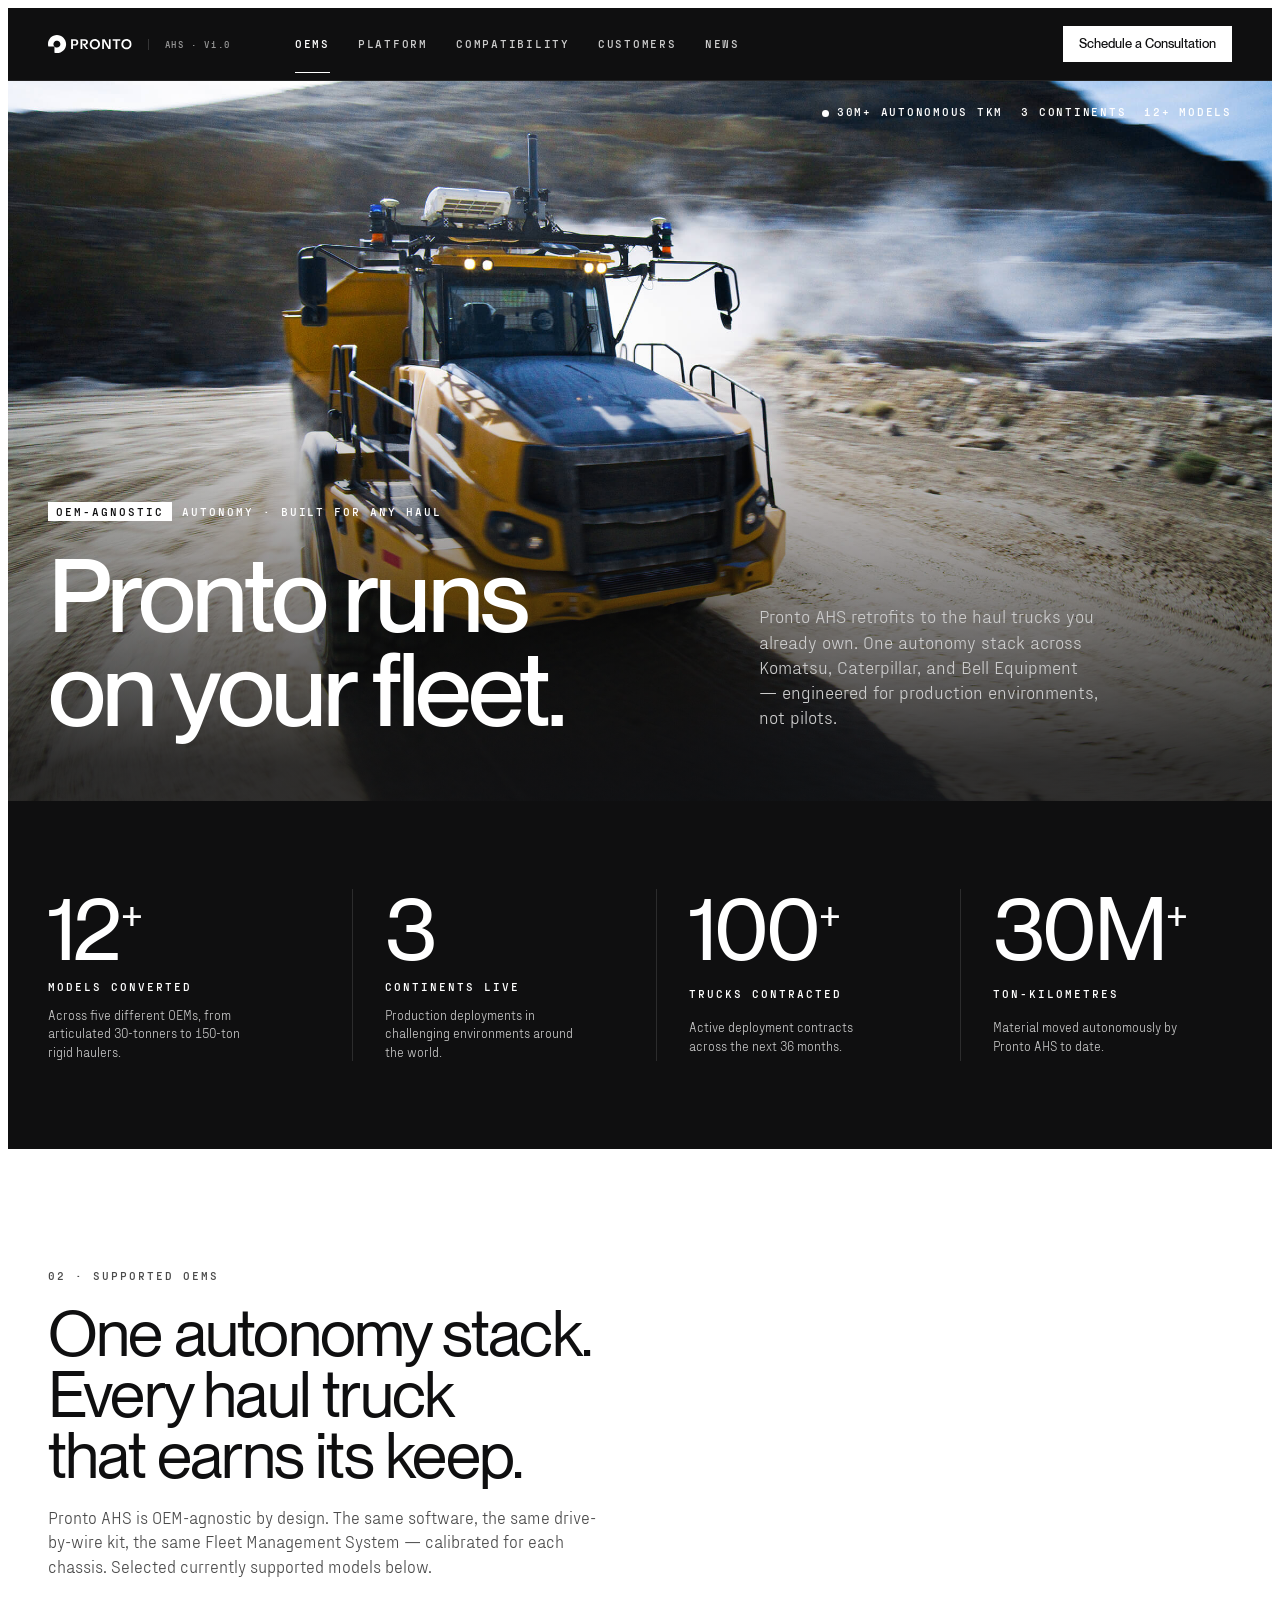
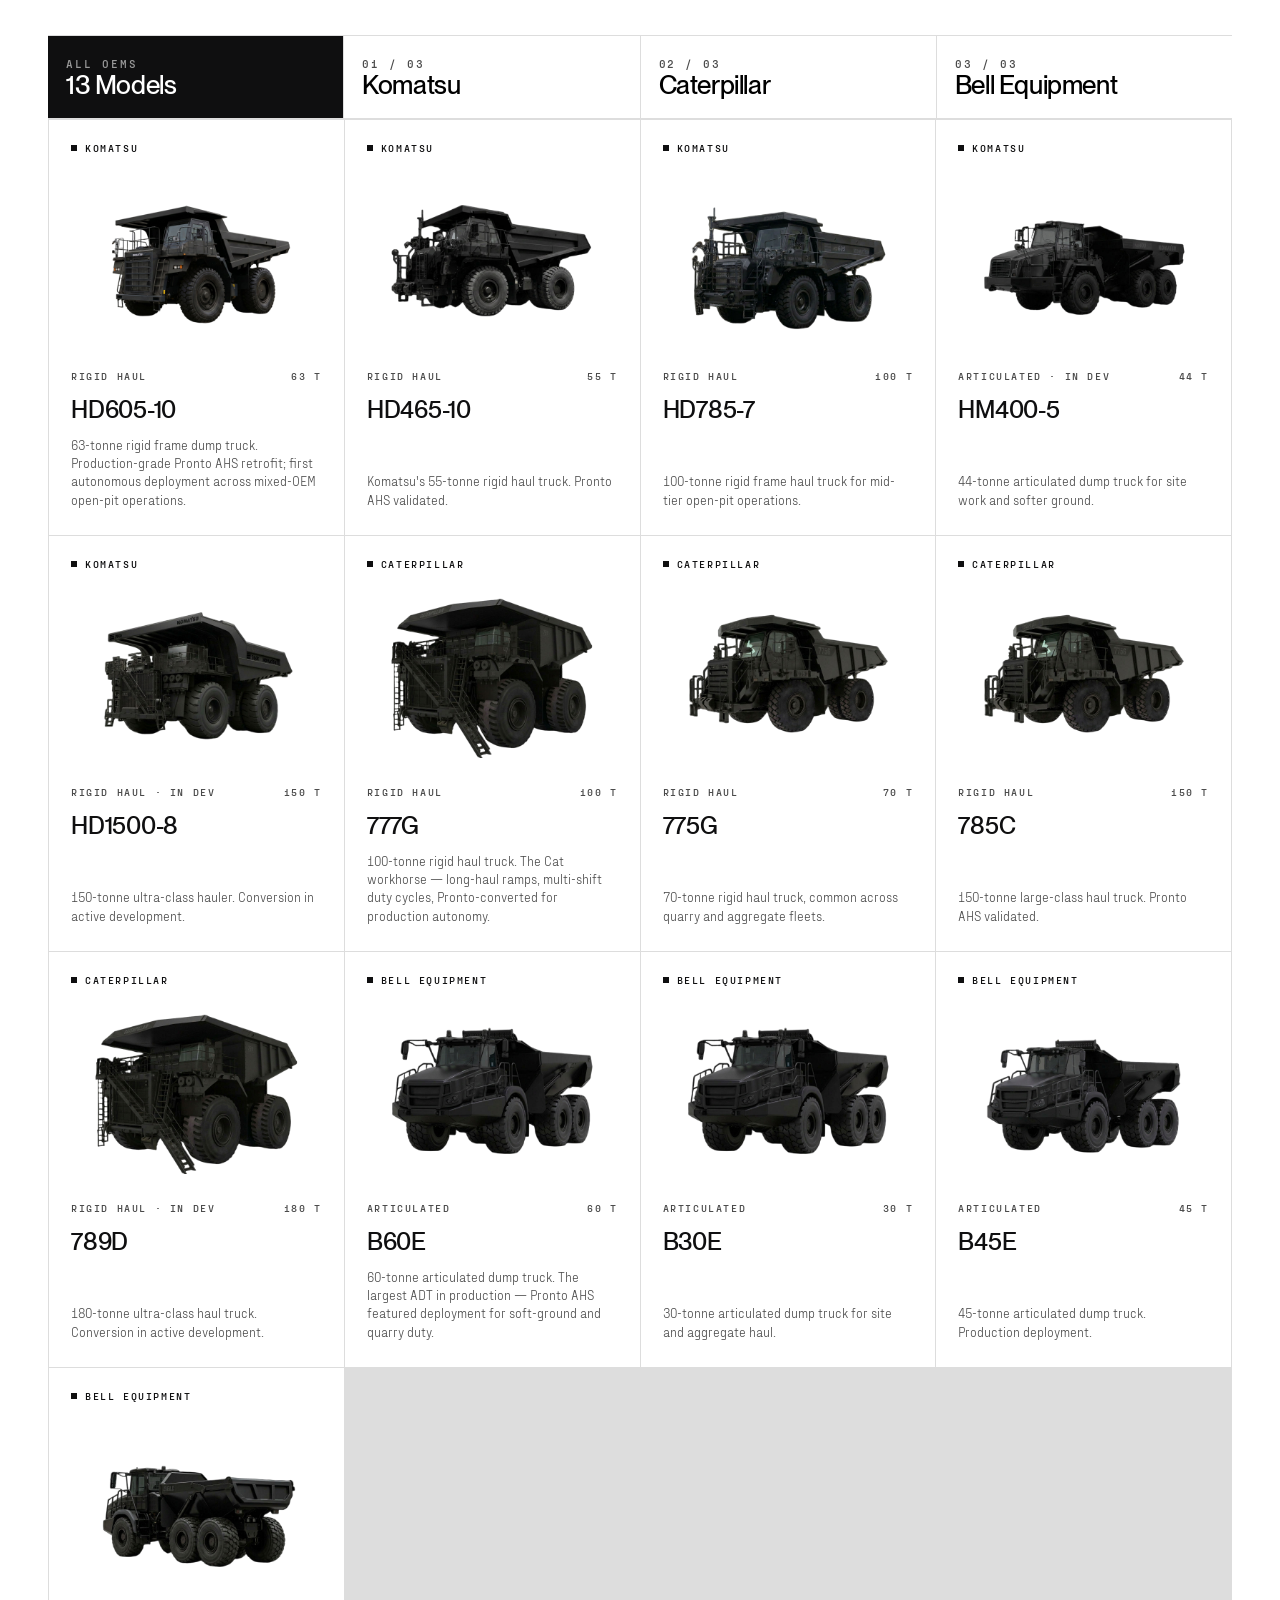
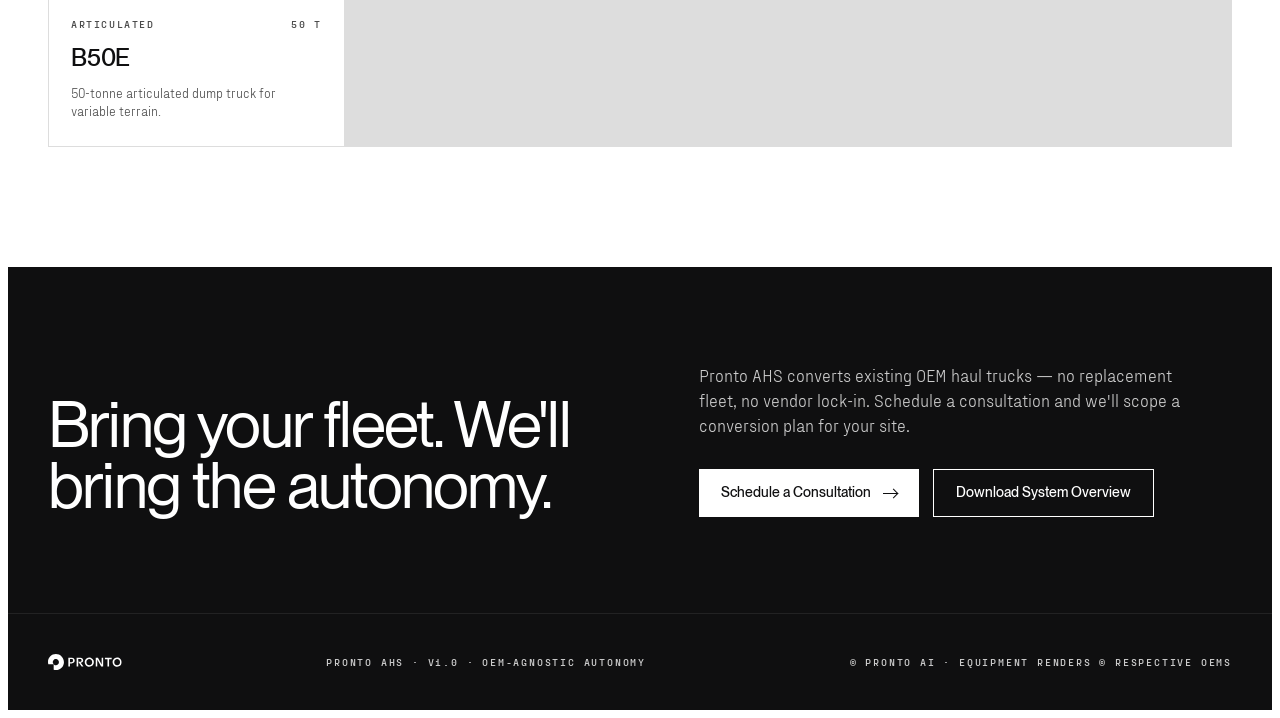
==== commit 6361dcda: "Implement final OEM landing page, truck renders, and slide decks - Replace SVG silhouettes with offi" ====
--- a/index.html
+++ b/index.html
@@ -2,1491 +2,402 @@
 <html lang="en">
 <head>
 <meta charset="utf-8" />
-<title>Pronto · Approved Manufacturers</title>
+<title>Pronto · OEM-agnostic autonomy</title>
 <meta name="viewport" content="width=device-width, initial-scale=1" />
+<link rel="stylesheet" href="project/colors_and_type.css" />
 <style>
-/* =========================================================================
-   Pronto Design System — Colors & Type (inlined with adjusted font paths)
-   ========================================================================= */
-
-@font-face {
-  font-family: "PP Neue Montreal";
-  src: url("project/fonts/PPNeueMontreal-Thin.woff2") format("woff2");
-  font-weight: 100; font-style: normal; font-display: swap;
-}
-@font-face {
-  font-family: "PP Neue Montreal";
-  src: url("project/fonts/PPNeueMontreal-Light.woff2") format("woff2");
-  font-weight: 300; font-style: normal; font-display: swap;
-}
-@font-face {
-  font-family: "PP Neue Montreal";
-  src: url("project/fonts/PPNeueMontreal-Book.woff2") format("woff2");
-  font-weight: 350; font-style: normal; font-display: swap;
-}
-@font-face {
-  font-family: "PP Neue Montreal";
-  src: url("project/fonts/PPNeueMontreal-Regular.woff2") format("woff2");
-  font-weight: 400; font-style: normal; font-display: swap;
-}
-@font-face {
-  font-family: "PP Neue Montreal";
-  src: url("project/fonts/PPNeueMontreal-Italic.woff2") format("woff2");
-  font-weight: 400; font-style: italic; font-display: swap;
-}
-@font-face {
-  font-family: "PP Neue Montreal";
-  src: url("project/fonts/PPNeueMontreal-Medium.woff2") format("woff2");
-  font-weight: 500; font-style: normal; font-display: swap;
-}
-@font-face {
-  font-family: "PP Neue Montreal";
-  src: url("project/fonts/PPNeueMontreal-Bold.woff2") format("woff2");
-  font-weight: 700; font-style: normal; font-display: swap;
-}
-@font-face {
-  font-family: "PP Neue Montreal";
-  src: url("project/fonts/PPNeueMontreal-BoldItalic.woff2") format("woff2");
-  font-weight: 700; font-style: italic; font-display: swap;
-}
-@font-face {
-  font-family: "PP Fraktion Sans";
-  src: url("project/fonts/PPFraktionSans-Thin.woff2") format("woff2");
-  font-weight: 100; font-style: normal; font-display: swap;
-}
-@font-face {
-  font-family: "PP Fraktion Sans";
-  src: url("project/fonts/PPFraktionSans-Light.woff2") format("woff2");
-  font-weight: 300; font-style: normal; font-display: swap;
-}
-@font-face {
-  font-family: "PP Fraktion Sans";
-  src: url("project/fonts/PPFraktionSans-LightItalic.woff2") format("woff2");
-  font-weight: 300; font-style: italic; font-display: swap;
-}
-@font-face {
-  font-family: "PP Fraktion Sans";
-  src: url("project/fonts/PPFraktionSans-Bold.woff2") format("woff2");
-  font-weight: 700; font-style: normal; font-display: swap;
-}
-@font-face {
-  font-family: "PP Fraktion Sans";
-  src: url("project/fonts/PPFraktionSans-BoldItalic.woff2") format("woff2");
-  font-weight: 700; font-style: italic; font-display: swap;
-}
-@font-face {
-  font-family: "PP Fraktion Mono";
-  src: url("project/fonts/PPFraktionMono-Light.woff2") format("woff2");
-  font-weight: 300; font-style: normal; font-display: swap;
-}
-@font-face {
-  font-family: "PP Fraktion Mono";
-  src: url("project/fonts/PPFraktionMono-Regular.woff2") format("woff2");
-  font-weight: 400; font-style: normal; font-display: swap;
-}
-@font-face {
-  font-family: "PP Fraktion Mono";
-  src: url("project/fonts/PPFraktionMono-RegularItalic.woff2") format("woff2");
-  font-weight: 400; font-style: italic; font-display: swap;
-}
-@font-face {
-  font-family: "PP Fraktion Mono";
-  src: url("project/fonts/PPFraktionMono-Bold.woff2") format("woff2");
-  font-weight: 700; font-style: normal; font-display: swap;
-}
-@font-face {
-  font-family: "PP Fraktion Mono";
-  src: url("project/fonts/PPFraktionMono-BoldItalic.woff2") format("woff2");
-  font-weight: 700; font-style: italic; font-display: swap;
-}
-
-:root {
-  --font-sans:      "PP Neue Montreal", "Helvetica Neue", Arial, sans-serif;
-  --font-body:      "PP Fraktion Sans", "PP Neue Montreal", Arial, sans-serif;
-  --font-mono:      "PP Fraktion Mono", ui-monospace, "SF Mono", Menlo, monospace;
-
-  --pronto-black:   #0F0F10;
-  --pronto-white:   #FFFFFF;
-  --pronto-grey:    #CCCCCC;
-
-  --pronto-yellow:      #FECE3D;
-  --pronto-yellow-deep: #F5B800;
-
-  --n-0:   #FFFFFF;
-  --n-50:  #F5F5F5;
-  --n-100: #ECECEC;
-  --n-200: #DDDDDD;
-  --n-300: #CCCCCC;
-  --n-400: #999999;
-  --n-500: #707070;
-  --n-600: #4A4A4A;
-  --n-700: #2A2A2B;
-  --n-800: #1A1A1B;
-  --n-900: #0F0F10;
-
-  --bg:           var(--pronto-white);
-  --bg-inverse:   var(--pronto-black);
-  --surface:      var(--pronto-white);
-  --surface-alt:  var(--n-50);
-  --surface-inverse: var(--pronto-black);
-
-  --fg:           var(--pronto-black);
-  --fg-muted:     var(--n-600);
-  --fg-subtle:    var(--n-500);
-  --fg-disabled:  var(--n-400);
-  --fg-inverse:   var(--pronto-white);
-  --fg-inverse-muted: var(--n-300);
-
-  --divider:        var(--n-200);
-  --divider-strong: var(--n-300);
-  --divider-inverse: rgba(255, 255, 255, 0.16);
-
-  --status-success: #1A6E3F;
-
-  --ease-pronto: cubic-bezier(0, 0, 0.2, 1);
-  --dur-quick:  160ms;
-  --dur-base:   240ms;
-  --dur-slow:   480ms;
-  --dur-intro:  1200ms;
-}
-
-html, body {
-  background: var(--bg);
-  color: var(--fg);
-  font-family: var(--font-sans);
-  font-weight: 400;
-  font-size: 14px;
-  line-height: 1.25;
-  -webkit-font-smoothing: antialiased;
-  -moz-osx-font-smoothing: grayscale;
-  text-rendering: optimizeLegibility;
-}
-
-::selection { background: var(--pronto-black); color: var(--pronto-white); }
-
-h1,h2,h3,h4,h5,h6 {
-  font-family: var(--font-sans);
-  font-weight: 400;
-  line-height: 1.1;
-  letter-spacing: -0.01em;
-  color: var(--fg);
-  margin: 0;
-  text-wrap: balance;
-}
-
-/* =========================================================================
-   Page-level tokens
-   ========================================================================= */
-:root {
-  --accent: var(--pronto-yellow);
-  --page-x: clamp(28px, 4vw, 64px);
-}
-
-a { text-decoration: none; color: inherit; }
-img { display: block; max-width: 100%; }
-
-/* ==========================================================
-   NAV
-   ========================================================== */
-.nav {
-  position: sticky; top: 0; z-index: 50;
-  display: flex; align-items: center; gap: 32px;
-  padding: 18px var(--page-x);
-  background: var(--pronto-black);
-  color: var(--pronto-white);
-  border-bottom: 1px solid rgba(255,255,255,0.08);
-}
-.nav .brand { display: flex; align-items: center; gap: 16px; }
-.nav .brand-logo {
-  font-family: var(--font-sans); font-weight: 700;
-  font-size: 18px; letter-spacing: 0.04em; text-transform: uppercase;
-  color: var(--pronto-white); line-height: 1;
-}
-.nav .ver {
-  font-family: var(--font-mono); font-weight: 700;
-  font-size: 10px; letter-spacing: 0.18em; text-transform: uppercase;
-  color: var(--n-400); padding-left: 16px; border-left: 1px solid rgba(255,255,255,0.16);
-}
-.nav .links { display: flex; gap: 28px; margin-left: 24px; }
-.nav .links a {
-  font-family: var(--font-mono); font-weight: 700;
-  font-size: 11px; letter-spacing: 0.16em; text-transform: uppercase;
-  color: var(--n-300);
-  transition: color var(--dur-quick) var(--ease-pronto);
-}
-.nav .links a:hover { color: var(--pronto-white); }
-.nav .links a.active { color: var(--pronto-white); position: relative; }
-.nav .links a.active::after { content:""; position:absolute; left:0; right:0; bottom:-22px; height:1px; background: var(--pronto-white); }
-.nav .spacer { flex: 1; }
-.nav .cta {
-  font-family: var(--font-sans); font-weight: 500; font-size: 13px;
-  padding: 10px 18px; background: var(--pronto-white); color: var(--pronto-black);
-  transition: opacity var(--dur-quick) var(--ease-pronto);
-  display: inline-flex; align-items: center; gap: 10px;
-}
-.nav .cta:hover { opacity: 0.65; }
-.nav .cta .arr { display:inline-block; width:14px; height:1px; background: currentColor; position:relative; }
-.nav .cta .arr::after { content:""; position:absolute; right:0; top:-3px; width:7px; height:7px; border-right:1px solid currentColor; border-top:1px solid currentColor; transform: rotate(45deg); }
-
-/* ==========================================================
-   HERO
-   ========================================================== */
-.hero {
-  position: relative;
-  background: var(--pronto-black);
-  color: var(--pronto-white);
-  overflow: hidden;
-  min-height: min(860px, 90vh);
-  display: flex; align-items: flex-end;
-}
-/* Giant ghost truck — fills the empty right half of the hero */
-.hero-bg-truck {
-  position: absolute;
-  right: -2%;
-  bottom: -8%;
-  width: 66%;
-  z-index: 1;
-  pointer-events: none;
-}
-.hero-bg-truck svg.truck {
-  --body: var(--pronto-white);
-  --hub: var(--pronto-black);
-  width: 100%; height: auto;
-  opacity: 0.055;
-}
-.hero .photo {
-  position: absolute; inset: 0;
-  background:
-    radial-gradient(ellipse at 65% 35%, rgba(35,34,36,1) 0%, rgba(15,15,16,1) 65%),
-    linear-gradient(160deg, #1a1a1b 0%, #0F0F10 100%);
-}
-/* Subtle industrial texture via repeating gradient */
-.hero .photo::after {
-  content: "";
-  position: absolute; inset: 0;
-  background-image:
-    repeating-linear-gradient(
-      0deg,
-      transparent,
-      transparent 2px,
-      rgba(255,255,255,0.012) 2px,
-      rgba(255,255,255,0.012) 3px
-    );
-  pointer-events: none;
-}
-.hero .scrim {
-  position: absolute; inset: 0;
-  background:
-    linear-gradient(180deg, rgba(15,15,16,0.45) 0%, rgba(15,15,16,0) 26%, rgba(15,15,16,0.1) 48%, rgba(15,15,16,0.97) 92%),
-    linear-gradient(90deg, rgba(15,15,16,0.85) 0%, rgba(15,15,16,0.35) 38%, rgba(15,15,16,0) 70%);
-}
-.hero .ticker {
-  position: absolute; top: 22px; right: var(--page-x); z-index: 3;
-  display: flex; gap: 22px;
-  font-family: var(--font-mono); font-weight: 700;
-  font-size: 11px; letter-spacing: 0.16em; text-transform: uppercase;
-  color: var(--pronto-white);
-}
-.hero .ticker .dot {
-  width: 7px; height: 7px; background: var(--accent);
-  display: inline-block; margin-right: 8px; vertical-align: middle;
-  animation: blink 1.6s var(--ease-pronto) infinite;
-}
-@keyframes blink { 0%,100% { opacity:1 } 50% { opacity:0.3 } }
-
-.hero .inner {
-  position: relative; z-index: 2;
-  width: 100%;
-  padding: 140px var(--page-x) 72px;
-  display: flex;
-  flex-direction: column;
-  align-items: flex-start;
-}
-.hero .eyebrow {
-  font-family: var(--font-mono); font-weight: 700;
-  font-size: 11px; letter-spacing: 0.18em; text-transform: uppercase;
-  color: var(--pronto-white);
-  display: flex; align-items: center; gap: 12px;
-  margin-bottom: 32px;
-}
-.hero .eyebrow .pill {
-  padding: 5px 10px; background: var(--accent); color: var(--pronto-black);
-}
-.hero .head {
-  font-family: var(--font-sans); font-weight: 400;
-  font-size: clamp(60px, 8.5vw, 136px);
-  line-height: 0.92;
-  letter-spacing: -0.04em;
-  margin: 0;
-  color: var(--pronto-white);
-  text-wrap: balance;
-}
-.hero .head em { font-style: normal; color: var(--accent); }
-.hero .sub {
-  font-family: var(--font-body); font-weight: 300;
-  font-size: 18px; line-height: 1.5;
-  color: var(--n-100);
-  max-width: 52ch;
-  margin-top: 32px;
-}
-
-/* ==========================================================
-   STATS STRIP
-   ========================================================== */
-.stats {
-  background: var(--pronto-black);
-  color: var(--pronto-white);
-  padding: 80px var(--page-x) 104px;
-  border-top: 1px solid rgba(255,255,255,0.08);
-}
-.stats .row { display: grid; grid-template-columns: 220px 1fr; gap: 56px; margin-bottom: 56px; align-items: end; }
-.stats .row .label {
-  font-family: var(--font-mono); font-weight: 700;
-  font-size: 11px; letter-spacing: 0.18em; text-transform: uppercase;
-  color: var(--n-400);
-}
-.stats .row h2 {
-  font-family: var(--font-sans); font-weight: 400;
-  font-size: clamp(40px, 4vw, 64px); line-height: 0.98;
-  letter-spacing: -0.025em; margin: 0;
-  text-wrap: balance; max-width: 26ch;
-}
-.stats .grid {
-  display: grid; grid-template-columns: repeat(4, 1fr); gap: 0;
-  border-top: 1px solid rgba(255,255,255,0.16);
-}
-.stats .stat {
-  padding: 36px 28px 8px 0;
-  border-right: 1px solid rgba(255,255,255,0.16);
-  display: grid; gap: 14px; align-content: start;
-}
-.stats .stat:last-child { border-right: 0; }
-.stats .stat + .stat { padding-left: 28px; }
-.stats .num {
-  font-family: var(--font-sans); font-weight: 400;
-  font-size: clamp(72px, 7vw, 120px); line-height: 0.88;
-  letter-spacing: -0.045em;
-  color: var(--accent);
-}
-.stats .num sup { font-size: 0.42em; vertical-align: top; line-height: 1; letter-spacing: 0; margin-left: 2px; position: relative; top: 0.4em; }
-.stats .stat .key {
-  font-family: var(--font-mono); font-weight: 700;
-  font-size: 11px; letter-spacing: 0.18em; text-transform: uppercase;
-  color: var(--pronto-white);
-}
-.stats .stat .desc {
-  font-family: var(--font-body); font-weight: 300; font-size: 13px;
-  line-height: 1.5; color: var(--n-300); max-width: 30ch;
-}
-
-/* ==========================================================
-   TRUCK SILHOUETTES
-   ========================================================== */
-svg.truck { display: block; --body: var(--pronto-black); --hub: var(--pronto-white); }
-svg.truck.inv, .inv svg.truck { --body: var(--pronto-white); --hub: var(--pronto-black); }
-
-/* ==========================================================
-   REGISTRY STRIP
-   ========================================================== */
-.registry {
-  background: var(--pronto-black); color: var(--pronto-white);
-  padding: 56px var(--page-x) 80px;
-  border-top: 1px solid rgba(255,255,255,0.08);
-}
-.registry .top {
-  display: flex; justify-content: space-between; align-items: baseline; gap: 32px;
-  padding-bottom: 28px; border-bottom: 1px solid rgba(255,255,255,0.16);
-}
-.registry .top .label {
-  font-family: var(--font-mono); font-weight: 700;
-  font-size: 11px; letter-spacing: 0.18em; text-transform: uppercase;
-  color: var(--n-400);
-}
-.registry .top h3 {
-  font-family: var(--font-sans); font-weight: 400;
-  font-size: clamp(28px, 2.4vw, 38px); line-height: 1.05; letter-spacing: -0.02em;
-  margin: 0; color: var(--pronto-white);
-  text-wrap: balance; max-width: 36ch;
-}
-.registry .top .legend {
-  font-family: var(--font-mono); font-weight: 700;
-  font-size: 11px; letter-spacing: 0.18em; text-transform: uppercase;
-  color: var(--n-400); text-align: right;
-}
-.registry .row {
-  display: grid; grid-template-columns: repeat(4, 1fr);
-  align-items: end;
-  padding: 80px 0 40px;
-  border-bottom: 1px solid rgba(255,255,255,0.12);
-  gap: 32px;
-}
-.registry .cls { display: grid; gap: 18px; align-content: end; }
-.registry .cls svg.truck { --body: var(--pronto-white); --hub: var(--pronto-black); width: 100%; height: auto; }
-.registry .cls .k {
-  font-family: var(--font-mono); font-weight: 700;
-  font-size: 10px; letter-spacing: 0.18em; text-transform: uppercase;
-  color: var(--n-400);
-}
-.registry .cls .v {
-  font-family: var(--font-sans); font-weight: 500;
-  font-size: 19px; letter-spacing: -0.01em; line-height: 1.15;
-  color: var(--pronto-white);
-}
-.registry .cls .n {
-  font-family: var(--font-body); font-weight: 300; font-size: 13px;
-  color: var(--n-300); line-height: 1.45;
-}
-
-/* Relative scale: containers constrain width so larger trucks dominate */
-.registry .scale-1  { justify-self: end; width: 70%; }
-.registry .scale-2  { justify-self: end; width: 85%; }
-.registry .scale-3  { width: 100%; }
-.registry .scale-1-adt { width: 95%; }
-.registry .scale-1  svg.truck,
-.registry .scale-2  svg.truck,
-.registry .scale-3  svg.truck,
-.registry .scale-1-adt svg.truck { max-width: 100%; }
-
-/* ==========================================================
-   OEM INDEX
-   ========================================================== */
-.oems-head {
-  padding: 152px var(--page-x) 48px;
-  display: grid; grid-template-columns: 220px 1fr; gap: 56px;
-  align-items: end;
-}
-.oems-head .label {
-  font-family: var(--font-mono); font-weight: 700;
-  font-size: 11px; letter-spacing: 0.18em; text-transform: uppercase;
-  color: var(--fg-muted);
-}
-.oems-head h2 {
-  font-family: var(--font-sans); font-weight: 400;
-  font-size: clamp(48px, 5vw, 84px); line-height: 0.96; letter-spacing: -0.028em;
-  margin: 0; text-wrap: balance; max-width: 22ch;
-}
-.oems-head h2 em { font-style: normal; color: var(--accent); background: var(--pronto-black); padding: 0 8px 4px; }
-
-.oem-index-wrap { padding: 0 var(--page-x) 80px; }
-.oem-index {
-  margin: 0;
-  display: grid; grid-template-columns: repeat(3, 1fr); gap: 1px;
-  background: var(--divider);
-  border: 1px solid var(--divider);
-}
-.oem-index a {
-  background: var(--surface);
-  padding: 32px 32px 28px;
-  display: grid; gap: 18px;
-  align-content: space-between;
-  min-height: 400px;
-  position: relative;
-  transition: background var(--dur-base) var(--ease-pronto), color var(--dur-base) var(--ease-pronto);
-}
-.oem-index a:hover { opacity: 0.6; }
-.ix-top { display: flex; justify-content: space-between; align-items: center; }
-.ix-meta {
-  font-family: var(--font-mono); font-weight: 700;
-  font-size: 11px; letter-spacing: 0.18em; text-transform: uppercase;
-  color: var(--fg-muted);
-}
-.ix-name {
-  font-family: var(--font-sans); font-weight: 500;
-  font-size: clamp(44px, 4.2vw, 68px); line-height: 1;
-  letter-spacing: -0.025em;
-}
-.ix-tag {
-  font-family: var(--font-mono); font-weight: 700;
-  font-size: 11px; letter-spacing: 0.18em; text-transform: uppercase;
-  color: var(--fg-muted);
-}
-.ix-arr { display: inline-block; width: 26px; height: 1px; background: currentColor; position: relative; }
-.ix-arr::after { content:""; position:absolute; right:0; top:-5px; width:11px; height:11px; border-right:1px solid currentColor; border-top:1px solid currentColor; transform: rotate(45deg); }
-
-/* SVG truck in index card — fills the card's visual centre */
-.ix-truck {
-  width: 100%; height: 200px;
-  margin: auto 0 0; align-self: end; display: flex;
-  align-items: flex-end; justify-content: flex-end;
-  overflow: hidden;
-}
-.ix-truck svg.truck { width: 100%; height: auto; }
-
-/* ==========================================================
-   OEM SECTION
-   ========================================================== */
-.oem { padding: 112px var(--page-x); border-top: 1px solid var(--divider); }
-.oem .mark {
-  display: grid; grid-template-columns: 220px 1fr auto; gap: 32px;
-  align-items: baseline;
-  margin-bottom: 56px;
-}
-.oem .mark .num {
-  font-family: var(--font-mono); font-weight: 700;
-  font-size: 11px; letter-spacing: 0.18em; text-transform: uppercase;
-  color: var(--fg-muted);
-}
-.oem .mark .name {
-  font-family: var(--font-sans); font-weight: 500;
-  font-size: clamp(52px, 5.2vw, 80px); line-height: 1;
-  letter-spacing: -0.03em;
-}
-.oem .mark .name span {
-  font-family: var(--font-body); font-weight: 300; font-size: 16px;
-  letter-spacing: 0; color: var(--fg-muted);
-  margin-left: 18px;
-}
-.oem .mark .status {
-  font-family: var(--font-mono); font-weight: 700;
-  font-size: 11px; letter-spacing: 0.18em; text-transform: uppercase;
-  color: var(--fg);
-  display: inline-flex; align-items: center; gap: 10px;
-}
-.oem .mark .status .live {
-  width: 8px; height: 8px; background: var(--status-success, #2c8b4b);
-  border-radius: 999px;
-}
-
-.oem .body { display: grid; grid-template-columns: 220px 1fr; gap: 56px; margin-bottom: 56px; align-items: start; }
-.oem .body .copy {
-  font-family: var(--font-body); font-weight: 300;
-  font-size: 17px; line-height: 1.5; color: var(--fg);
-  max-width: 58ch;
-}
-.oem .body .copy strong { font-weight: 700; }
-.oem .body .partner { display: grid; gap: 14px; }
-.oem .body .partner .pk {
-  font-family: var(--font-mono); font-weight: 700;
-  font-size: 11px; letter-spacing: 0.18em; text-transform: uppercase;
-  color: var(--fg-muted);
-}
-.oem .body .partner .pv {
-  font-family: var(--font-sans); font-weight: 500;
-  font-size: 18px; line-height: 1.2; letter-spacing: -0.005em;
-}
-.oem .body .partner .pn {
-  font-family: var(--font-body); font-weight: 300;
-  font-size: 13px; line-height: 1.45; color: var(--fg-muted);
-}
-
-/* Flagship anchor */
-.oem-anchor {
-  margin: 0 0 72px;
-  padding: 28px 0 40px;
-  border-top: 1px solid var(--pronto-black);
-  border-bottom: 1px solid var(--divider);
-  display: grid; grid-template-columns: 220px 1fr 260px;
-  gap: 48px;
-  align-items: end;
-}
-.oem-anchor .anchor-label {
-  font-family: var(--font-mono); font-weight: 700;
-  font-size: 11px; letter-spacing: 0.18em; text-transform: uppercase;
-  color: var(--fg-muted);
-}
-.anchor-truck {
-  width: 100%; height: 320px; display: flex;
-  align-items: flex-end; justify-content: center;
-  margin-top: 8px; overflow: hidden;
-}
-.anchor-truck svg.truck { width: 100%; height: auto; }
-.oem-anchor .anchor-meta {
-  text-align: right;
-  display: grid; gap: 6px; justify-items: end;
-}
-.oem-anchor .anchor-meta .flag {
-  font-family: var(--font-mono); font-weight: 700;
-  font-size: 10px; letter-spacing: 0.18em; text-transform: uppercase;
-  padding: 4px 8px; background: var(--accent); color: var(--pronto-black);
-}
-.oem-anchor .anchor-meta .model {
-  font-family: var(--font-sans); font-weight: 500;
-  font-size: 22px; letter-spacing: -0.01em; line-height: 1.1;
-}
-.oem-anchor .anchor-meta .spec {
-  font-family: var(--font-mono); font-weight: 700;
-  font-size: 11px; letter-spacing: 0.16em; text-transform: uppercase;
-  color: var(--fg-muted);
-}
-
-/* Lineup table */
-.lineup-head,
-.lineup-row {
-  display: grid;
-  grid-template-columns: 110px minmax(180px,1.3fr) minmax(120px,1fr) minmax(120px,0.7fr) minmax(120px,0.8fr) minmax(120px,1fr);
-  gap: 24px;
-}
-.lineup-head {
-  padding: 14px 0;
-  border-top: 1px solid var(--pronto-black);
-  border-bottom: 1px solid var(--divider);
-  font-family: var(--font-mono); font-weight: 700;
-  font-size: 10px; letter-spacing: 0.18em; text-transform: uppercase;
-  color: var(--fg-muted);
-}
-.lineup-row {
-  padding: 22px 0;
-  border-bottom: 1px solid var(--divider);
-  align-items: center;
-  transition: background var(--dur-quick) var(--ease-pronto);
-}
-.lineup-row:hover { background: var(--surface-alt, #F7F7F7); }
-.lineup-row .icon {
-  display: flex; align-items: center; gap: 12px;
-  height: 44px;
-}
-.lineup-row .icon .ix {
-  font-family: var(--font-mono); font-weight: 700;
-  font-size: 11px; letter-spacing: 0.16em; color: var(--fg-muted);
-}
-.lineup-row .icon svg.truck { width: 70px; height: auto; }
-.lineup-row .model {
-  font-family: var(--font-sans); font-weight: 500;
-  font-size: 22px; line-height: 1.1; letter-spacing: -0.01em;
-}
-.lineup-row .model small {
-  display: block; margin-top: 4px;
-  font-family: var(--font-body); font-weight: 300;
-  font-size: 13px; color: var(--fg-muted); letter-spacing: 0;
-}
-.lineup-row .cell {
-  font-family: var(--font-body); font-weight: 300;
-  font-size: 14px; color: var(--fg);
-}
-.lineup-row .cell.mono {
-  font-family: var(--font-mono); font-weight: 700;
-  font-size: 11px; letter-spacing: 0.16em; text-transform: uppercase; color: var(--fg);
-}
-.badge {
-  display: inline-flex; align-items: center; gap: 8px;
-  font-family: var(--font-mono); font-weight: 700;
-  font-size: 10px; letter-spacing: 0.18em; text-transform: uppercase;
-  padding: 5px 9px;
-  border: 1px solid currentColor;
-  color: var(--fg);
-}
-.badge.prod { background: var(--pronto-black); color: var(--pronto-white); border-color: var(--pronto-black); }
-.badge.val  { color: var(--fg); }
-.badge.dev  { color: var(--fg-muted); }
-
-/* ==========================================================
-   EDITIONS STRIP
-   ========================================================== */
-.editions {
-  padding: 148px var(--page-x) 140px;
-  background: var(--surface-alt, #F4F4F4);
-  border-top: 1px solid var(--divider);
-}
-.editions-head { display: grid; grid-template-columns: 220px 1fr; gap: 56px; margin-bottom: 64px; align-items: end; }
-.editions-head .label {
-  font-family: var(--font-mono); font-weight: 700;
-  font-size: 11px; letter-spacing: 0.18em; text-transform: uppercase;
-  color: var(--fg-muted);
-}
-.editions-head h2 {
-  font-family: var(--font-sans); font-weight: 400;
-  font-size: clamp(44px, 4.5vw, 72px); line-height: 0.97; letter-spacing: -0.03em;
-  margin: 0; text-wrap: balance; max-width: 26ch;
-}
-/* VLR centre card gets 1.5× width — it's the featured edition */
-.editions-grid { display: grid; grid-template-columns: 1fr 1.5fr 1fr; gap: 1px; background: var(--divider); border: 1px solid var(--divider); }
-.edition { background: var(--pronto-white); padding: 44px 36px 48px; display: grid; gap: 20px; align-content: start; min-height: 420px; }
-.edition .ek { font-family: var(--font-mono); font-weight: 700; font-size: 11px; letter-spacing: 0.18em; text-transform: uppercase; color: var(--fg-muted); }
-.edition h3 { font-family: var(--font-sans); font-weight: 500; font-size: 34px; line-height: 1.05; letter-spacing: -0.018em; margin: 0; }
-.edition p { font-family: var(--font-body); font-weight: 300; font-size: 15px; line-height: 1.5; color: var(--fg); margin: 0; max-width: 36ch; }
-.edition .sensors { margin-top: 12px; display: flex; flex-wrap: wrap; gap: 8px; }
-.edition .sensors span {
-  font-family: var(--font-mono); font-weight: 700; font-size: 10px; letter-spacing: 0.16em; text-transform: uppercase;
-  padding: 5px 9px; border: 1px solid var(--divider-strong, #999); color: var(--fg);
-}
-.edition.feat { background: var(--pronto-black); color: var(--pronto-white); }
-.edition.feat .ek { color: var(--n-400); }
-.edition.feat p { color: var(--n-200); }
-.edition.feat .sensors span { border-color: rgba(255,255,255,0.32); color: var(--pronto-white); }
-.edition .tag {
-  font-family: var(--font-mono); font-weight: 700; font-size: 10px; letter-spacing: 0.18em; text-transform: uppercase;
-  padding: 4px 9px; background: var(--accent); color: var(--pronto-black);
-  align-self: start;
-}
-
-/* ==========================================================
-   PROOF / CASE STUDY
-   ========================================================== */
-.proof { padding: 140px var(--page-x) 120px; }
-.proof .row { display: grid; grid-template-columns: 220px 1fr 1fr; gap: 56px; align-items: start; }
-.proof .label {
-  font-family: var(--font-mono); font-weight: 700;
-  font-size: 11px; letter-spacing: 0.18em; text-transform: uppercase;
-  color: var(--fg-muted);
-}
-.proof h2 {
-  font-family: var(--font-sans); font-weight: 400;
-  font-size: clamp(40px, 4vw, 64px); line-height: 0.98; letter-spacing: -0.025em;
-  margin: 0 0 24px; text-wrap: balance;
-}
-.proof .lede { font-family: var(--font-body); font-weight: 300; font-size: 17px; line-height: 1.5; color: var(--fg); max-width: 50ch; margin: 0 0 36px; }
-.proof .pulls { display: grid; gap: 16px; margin-top: 8px; }
-.proof .pull { display: grid; grid-template-columns: 88px 1fr; gap: 18px; padding: 14px 0; border-top: 1px solid var(--divider); }
-.proof .pull:last-child { border-bottom: 1px solid var(--divider); }
-.proof .pull .k { font-family: var(--font-mono); font-weight: 700; font-size: 11px; letter-spacing: 0.16em; text-transform: uppercase; color: var(--fg-muted); }
-.proof .pull .v { font-family: var(--font-body); font-weight: 300; font-size: 15px; line-height: 1.45; color: var(--fg); }
-.proof .pull .v strong { font-weight: 700; }
-
-.quote {
-  background: var(--pronto-black); color: var(--pronto-white);
-  padding: 48px 44px 48px; display: grid; gap: 32px;
-  align-content: space-between; min-height: 440px;
-}
-.quote .q {
-  font-family: var(--font-sans); font-weight: 400;
-  font-size: clamp(26px, 2.4vw, 36px); line-height: 1.18; letter-spacing: -0.02em;
-  text-wrap: balance;
-}
-.quote .q::before { content: "\201C"; }
-.quote .q::after  { content: "\201D"; }
-.quote .attr {
-  display: grid; gap: 4px;
-  font-family: var(--font-mono); font-weight: 700;
-  font-size: 11px; letter-spacing: 0.18em; text-transform: uppercase;
-  color: var(--n-300);
-}
-.quote .attr .who { color: var(--pronto-white); }
-
-/* Quote with graphic detail bar */
-.quote .cap-bar {
-  font-family: var(--font-mono); font-weight: 700;
-  font-size: 10px; letter-spacing: 0.18em; text-transform: uppercase;
-  color: var(--n-300);
-  display: flex; gap: 10px; align-items: center;
-}
-.quote .cap-bar .dot {
-  width: 6px; height: 6px; background: var(--accent); display: inline-block; flex-shrink: 0;
-}
-
-/* ==========================================================
-   CTA BAND
-   ========================================================== */
-.cta-band {
-  background: var(--pronto-black); color: var(--pronto-white);
-  padding: 148px var(--page-x) 140px;
-  border-top: 1px solid rgba(255,255,255,0.08);
-}
-.cta-band .row { display: grid; grid-template-columns: 1.2fr 1fr; gap: 64px; align-items: end; }
-.cta-band h2 {
-  font-family: var(--font-sans); font-weight: 400;
-  font-size: clamp(64px, 7.5vw, 120px); line-height: 0.92; letter-spacing: -0.035em;
-  margin: 0; text-wrap: balance; max-width: 14ch;
-}
-.cta-band h2 em { font-style: normal; color: var(--accent); }
-.cta-band .lede { font-family: var(--font-body); font-weight: 300; font-size: 17px; line-height: 1.5; color: var(--n-300); max-width: 48ch; }
-.cta-band .ctas { display: flex; flex-wrap: wrap; gap: 14px; margin-top: 32px; }
-.cta-band .btn {
-  font-family: var(--font-sans); font-weight: 500; font-size: 14px;
-  padding: 16px 24px; display: inline-flex; align-items: center; gap: 14px;
-  transition: opacity var(--dur-quick) var(--ease-pronto);
-}
-.cta-band .btn .arr { display: inline-block; width: 18px; height: 1px; background: currentColor; position: relative; }
-.cta-band .btn .arr::after { content:""; position:absolute; right:0; top:-4px; width:9px; height:9px; border-right:1px solid currentColor; border-top:1px solid currentColor; transform: rotate(45deg); }
-.cta-band .btn:hover { opacity: 0.65; }
-.cta-band .btn.primary   { background: var(--pronto-white); color: var(--pronto-black); }
-.cta-band .btn.secondary { background: transparent; color: var(--pronto-white); border: 1px solid var(--pronto-white); }
-
-/* ==========================================================
-   FOOTER
-   ========================================================== */
-footer { padding: 28px var(--page-x); background: var(--pronto-black); color: var(--n-300); border-top: 1px solid rgba(255,255,255,0.08); }
-footer .row { display: flex; justify-content: space-between; align-items: center; gap: 24px; flex-wrap: wrap; }
-footer .mono { font-family: var(--font-mono); font-weight: 700; font-size: 10px; letter-spacing: 0.18em; text-transform: uppercase; }
-.footer-brand {
-  font-family: var(--font-sans); font-weight: 700;
-  font-size: 14px; letter-spacing: 0.04em; text-transform: uppercase;
-  color: var(--n-300);
-}
-
-/* ==========================================================
-   REVEAL ANIMATION
-   ========================================================== */
-.reveal { opacity: 0; transform: translateY(14px); transition: opacity 700ms var(--ease-pronto), transform 700ms var(--ease-pronto); }
-.reveal.in { opacity: 1; transform: none; }
-
-/* ==========================================================
-   RESPONSIVE
-   ========================================================== */
-@media (max-width: 1200px) {
-  .editions-grid { grid-template-columns: 1fr 1fr; }
-  .edition.feat { grid-column: span 2; min-height: 280px; }
-}
-@media (max-width: 1100px) {
-  .stats .grid { grid-template-columns: repeat(2, 1fr); }
-  .stats .stat:nth-child(2) { border-right: 0; }
-  .stats .stat:nth-child(3) { border-left: 0; padding-left: 0; border-top: 1px solid rgba(255,255,255,0.16); margin-top: -1px; }
-  .stats .stat:nth-child(4) { border-top: 1px solid rgba(255,255,255,0.16); margin-top: -1px; }
-  .oem-index { grid-template-columns: 1fr 1fr; }
-  .proof .row { grid-template-columns: 1fr; }
-  .lineup-head, .lineup-row {
-    grid-template-columns: 80px 1fr 1fr 1fr !important;
-  }
-  .lineup-row .c-class, .lineup-row .c-frame,
-  .lineup-head .h-class, .lineup-head .h-frame { display: none; }
-  .lineup-row .icon svg.truck { width: 56px; }
-  .registry .row { grid-template-columns: repeat(2, 1fr); row-gap: 56px; }
-  .registry .scale-1, .registry .scale-2 { justify-self: auto; width: auto; }
-  .oem-anchor { grid-template-columns: 1fr; gap: 16px; }
-  .oem-anchor .anchor-meta { justify-items: start; text-align: left; }
-  .hero-bg-truck { width: 80%; }
-}
-@media (max-width: 760px) {
-  .nav .links { display: none; }
-  .nav .ver { display: none; }
-  .hero .ticker { display: none; }
-  .hero-bg-truck { display: none; }
-  .stats .row, .oems-head, .oem .mark, .oem .body, .editions-head, .proof .row, .cta-band .row {
-    grid-template-columns: 1fr;
-  }
-  .oem-index { grid-template-columns: 1fr; }
-  .oem-index a { min-height: 320px; }
-  .editions-grid { grid-template-columns: 1fr; }
-  .edition.feat { grid-column: auto; }
-  .lineup-head, .lineup-row {
-    grid-template-columns: 60px 1fr 1fr !important;
-  }
-  .lineup-row .c-status, .lineup-head .h-status { display: none; }
-  .registry .row { grid-template-columns: 1fr; }
-}
+  :root { --page-x: 40px; }
+  html, body { background: var(--pronto-white); }
+  body { overflow-x: hidden; }
+  a { text-decoration: none; }
+
+  /* Nav */
+  .nav {
+    position: sticky; top: 0; z-index: 50;
+    display: flex; align-items: center; gap: 32px;
+    padding: 18px var(--page-x);
+    background: var(--pronto-black);
+    color: var(--pronto-white);
+    border-bottom: 1px solid rgba(255,255,255,0.08);
+  }
+  .nav .brand { display: flex; align-items: center; gap: 16px; }
+  .nav .brand img { height: 18px; width: auto; display: block; }
+  .nav .brand .ver {
+    font-family: var(--font-mono); font-weight: 700;
+    font-size: 9px; letter-spacing: 0.18em; text-transform: uppercase;
+    color: var(--n-400); padding-left: 16px; border-left: 1px solid rgba(255,255,255,0.16);
+  }
+  .nav .links { display: flex; gap: 28px; margin-left: 32px; }
+  .nav .links a {
+    font-family: var(--font-mono); font-weight: 700;
+    font-size: 11px; letter-spacing: 0.16em; text-transform: uppercase;
+    color: var(--n-300);
+    transition: color var(--dur-quick) var(--ease-pronto);
+  }
+  .nav .links a:hover { color: var(--pronto-white); }
+  .nav .links a.active { color: var(--pronto-white); position: relative; }
+  .nav .links a.active::after { content:""; position:absolute; left:0; right:0; bottom:-22px; height:1px; background: var(--pronto-white); }
+  .nav .spacer { flex: 1; }
+  .nav .cta {
+    font-family: var(--font-sans); font-weight: 500; font-size: 13px;
+    padding: 10px 16px; background: var(--pronto-white); color: var(--pronto-black);
+    transition: opacity var(--dur-quick) var(--ease-pronto);
+  }
+  .nav .cta:hover { opacity: 0.7; }
+
+  /* Hero */
+  .hero {
+    position: relative; background: var(--pronto-black); color: var(--pronto-white);
+    overflow: hidden; min-height: 720px; display: flex; align-items: flex-end;
+  }
+  .hero .photo { position: absolute; inset: 0; background: url("assets/pronto_hero_rolling.jpg") center/cover no-repeat; }
+  .hero .scrim { position: absolute; inset: 0; background: linear-gradient(180deg, rgba(15,15,16,0) 0%, rgba(15,15,16,0) 40%, rgba(15,15,16,0.85) 95%); }
+  .hero .inner {
+    position: relative; z-index: 2; width: 100%;
+    padding: 0 var(--page-x) 64px;
+    display: grid; grid-template-columns: 1.4fr 1fr; gap: 48px; align-items: end;
+  }
+  .hero .eyebrow {
+    font-family: var(--font-mono); font-weight: 700;
+    font-size: 11px; letter-spacing: 0.18em; text-transform: uppercase;
+    color: var(--pronto-white); display: flex; align-items: center; gap: 10px; margin-bottom: 28px;
+  }
+  .hero .eyebrow .pill { padding: 4px 8px; background: var(--pronto-white); color: var(--pronto-black); }
+  .hero .head {
+    font-family: var(--font-sans); font-weight: 500;
+    font-size: clamp(56px, 8vw, 124px); line-height: 0.92; letter-spacing: -0.035em;
+    color: var(--pronto-white); text-wrap: balance; margin: 0;
+  }
+  .hero .sub {
+    font-family: var(--font-body); font-weight: 300;
+    font-size: 18px; line-height: 1.4; color: var(--n-300); max-width: 36ch; padding-bottom: 8px;
+  }
+  .hero .ticker {
+    position: absolute; top: 24px; right: var(--page-x); z-index: 3;
+    display: flex; gap: 18px;
+    font-family: var(--font-mono); font-weight: 700;
+    font-size: 11px; letter-spacing: 0.16em; text-transform: uppercase; color: var(--pronto-white);
+  }
+  .hero .ticker .dot {
+    width: 7px; height: 7px; background: var(--pronto-white); border-radius: 999px;
+    display: inline-block; vertical-align: middle; margin-right: 8px;
+    animation: blink 1.6s var(--ease-pronto) infinite;
+  }
+  @keyframes blink { 0%,100% { opacity: 1 } 50% { opacity: 0.3 } }
+
+  /* Section scaffolding */
+  section { padding: 120px var(--page-x); }
+  .section-head { display: block; margin-bottom: 56px; }
+  .section-head .num {
+    font-family: var(--font-mono); font-weight: 700;
+    font-size: 11px; letter-spacing: 0.18em; text-transform: uppercase; color: var(--fg-muted); margin-bottom: 20px;
+  }
+  .section-head h2 {
+    font-family: var(--font-sans); font-weight: 400;
+    font-size: clamp(48px, 5vw, 84px); line-height: 0.96; letter-spacing: -0.028em;
+    margin: 0; max-width: 18ch; text-wrap: balance;
+  }
+  .section-head .lede {
+    font-family: var(--font-body); font-weight: 300;
+    font-size: 17px; line-height: 1.45; color: var(--fg-muted); max-width: 56ch; margin-top: 18px;
+  }
+
+  /* Stats strip */
+  .stats { background: var(--pronto-black); color: var(--pronto-white); padding: 88px var(--page-x); }
+  .stats .grid { display: grid; grid-template-columns: repeat(4, 1fr); gap: 32px; }
+  .stats .stat { display: grid; gap: 12px; }
+  .stats .num {
+    font-family: var(--font-sans); font-weight: 400;
+    font-size: 88px; line-height: 0.9; letter-spacing: -0.04em; color: var(--pronto-white);
+  }
+  .stats .num sup { font-size: 0.45em; vertical-align: super; letter-spacing: 0; margin-left: 2px; }
+  .stats .label { font-family: var(--font-mono); font-weight: 700; font-size: 11px; letter-spacing: 0.18em; text-transform: uppercase; color: var(--pronto-white); }
+  .stats .desc { font-family: var(--font-body); font-weight: 300; font-size: 13px; line-height: 1.4; color: var(--n-300); max-width: 28ch; }
+  .stats .grid > .stat + .stat { border-left: 1px solid rgba(255,255,255,0.12); padding-left: 32px; }
+
+  /* Truck grid */
+  .lineup { display: grid; grid-template-columns: repeat(4, 1fr); gap: 1px; background: var(--divider); border: 1px solid var(--divider); }
+  .truck {
+    background: var(--surface); display: grid; grid-template-rows: auto auto auto 1fr;
+    padding: 22px 22px 26px; gap: 14px;
+    transition: background var(--dur-quick) var(--ease-pronto);
+    position: relative;
+  }
+  .truck:hover { background: var(--surface-alt); }
+  .truck.is-hidden { display: none; }
+  .truck .oem {
+    font-family: var(--font-mono); font-weight: 700;
+    font-size: 10px; letter-spacing: 0.16em; text-transform: uppercase; color: var(--fg);
+    display: flex; align-items: center; gap: 8px;
+  }
+  .truck .oem::before { content: ""; width: 6px; height: 6px; background: var(--fg); flex: 0 0 auto; }
+  .truck .slot-wrap { position: relative; aspect-ratio: 4 / 3; background: var(--pronto-white); overflow: hidden; }
+  .truck .truck-photo {
+    position: absolute; inset: 0; width: 100%; height: 100%;
+    object-fit: contain; object-position: center; padding: 14px; box-sizing: border-box; display: block;
+    transition: transform var(--dur-slow) var(--ease-pronto);
+  }
+  .truck:hover .truck-photo { transform: scale(1.04); }
+  .truck .meta {
+    font-family: var(--font-mono); font-weight: 700;
+    font-size: 10px; letter-spacing: 0.16em; text-transform: uppercase; color: var(--fg-muted);
+    display: flex; justify-content: space-between;
+  }
+  .truck .model { font-family: var(--font-sans); font-weight: 500; font-size: 24px; letter-spacing: -0.01em; line-height: 1.05; }
+  .truck .spec { font-family: var(--font-body); font-weight: 300; font-size: 13px; line-height: 1.4; color: var(--fg-muted); }
+
+  /* OEM filter bar */
+  .oem-tabs { display: flex; margin-bottom: 0; border-top: 1px solid var(--divider); border-bottom: 1px solid var(--divider); }
+  .oem-tabs button {
+    flex: 1; padding: 20px 18px;
+    display: flex; align-items: center; justify-content: space-between; gap: 20px;
+    border: 0; border-right: 1px solid var(--divider);
+    background: var(--surface); cursor: pointer; text-align: left;
+    transition: background var(--dur-base) var(--ease-pronto), color var(--dur-base) var(--ease-pronto);
+  }
+  .oem-tabs button:last-child { border-right: 0; }
+  .oem-tabs button:hover { background: var(--surface-alt); }
+  .oem-tabs button.active { background: var(--pronto-black); color: var(--pronto-white); }
+  .oem-tabs button.active .num { color: var(--n-400); }
+  .oem-tabs .num { font-family: var(--font-mono); font-weight: 700; font-size: 11px; letter-spacing: 0.18em; text-transform: uppercase; color: var(--fg-muted); }
+  .oem-tabs .name { font-family: var(--font-sans); font-weight: 500; font-size: 26px; letter-spacing: -0.015em; line-height: 1; }
+
+  /* CTA band */
+  .compat { background: var(--pronto-black); color: var(--pronto-white); padding: 96px var(--page-x); }
+  .compat .row { display: grid; grid-template-columns: 1.1fr 1fr; gap: 64px; align-items: end; }
+  .compat h2 {
+    font-family: var(--font-sans); font-weight: 400;
+    font-size: clamp(48px, 5vw, 84px); line-height: 0.96; letter-spacing: -0.028em;
+    margin: 0; color: var(--pronto-white); text-wrap: balance; max-width: 14ch;
+  }
+  .compat .lede { font-family: var(--font-body); font-weight: 300; font-size: 17px; line-height: 1.45; color: var(--n-300); max-width: 50ch; }
+  .compat .ctas { display: flex; gap: 14px; margin-top: 32px; }
+  .compat .btn {
+    font-family: var(--font-sans); font-weight: 500; font-size: 14px;
+    padding: 14px 22px; display: inline-flex; align-items: center; gap: 12px;
+    transition: opacity var(--dur-quick) var(--ease-pronto);
+  }
+  .compat .btn:hover { opacity: 0.7; }
+  .compat .btn.primary { background: var(--pronto-white); color: var(--pronto-black); }
+  .compat .btn.secondary { background: transparent; color: var(--pronto-white); border: 1px solid var(--pronto-white); }
+
+  /* Footer */
+  footer { padding: 40px var(--page-x); background: var(--pronto-black); color: var(--n-300); border-top: 1px solid rgba(255,255,255,0.08); }
+  footer .row { display: flex; justify-content: space-between; align-items: center; }
+  footer .mono { font-family: var(--font-mono); font-weight: 700; font-size: 10px; letter-spacing: 0.18em; text-transform: uppercase; }
+  footer img { height: 16px; width: auto; }
+
+  /* Scroll reveal */
+  .reveal { opacity: 0; transform: translateY(12px); transition: opacity 800ms var(--ease-pronto), transform 800ms var(--ease-pronto); }
+  .reveal.in { opacity: 1; transform: none; }
+
+  @media (max-width: 900px) {
+    .nav .links { display: none; }
+    .hero .inner { grid-template-columns: 1fr; }
+    .stats .grid { grid-template-columns: repeat(2, 1fr); }
+    .stats .grid > .stat + .stat { border-left: 0; padding-left: 0; }
+    .lineup { grid-template-columns: repeat(2, 1fr); }
+    .oem-tabs { flex-wrap: wrap; }
+    .oem-tabs button { border-right: 0; border-bottom: 1px solid var(--divider); min-width: 50%; }
+    .compat .row { grid-template-columns: 1fr; }
+  }
 </style>
 </head>
 <body>
 
-<!-- ======================================================
-     INLINE SVG SPRITE — truck silhouettes
-     ====================================================== -->
-<svg xmlns="http://www.w3.org/2000/svg" style="display:none" aria-hidden="true">
-
-  <!-- Rigid mid-tonnage haul truck (HD605 / Cat 775G class, 60-70 t) -->
-  <symbol id="truck-rigid-mid" viewBox="0 0 800 280">
-    <g style="fill: var(--body, #0F0F10)">
-      <!-- dump bed + cab block -->
-      <path d="M 50 50 L 595 60 L 595 130 L 475 130 L 475 180 L 50 180 Z"></path>
-      <!-- cab module -->
-      <rect x="480" y="142" width="70" height="62"></rect>
-      <!-- cab window highlight -->
-      <rect x="490" y="152" width="35" height="16" style="fill: var(--hub, #FFFFFF)"></rect>
-      <!-- engine hood -->
-      <path d="M 550 160 L 700 160 L 730 204 L 550 204 Z"></path>
-      <!-- bumper -->
-      <rect x="710" y="180" width="20" height="14"></rect>
-      <!-- frame rail -->
-      <rect x="40" y="204" width="700" height="10"></rect>
-      <!-- sensor mast -->
-      <rect x="508" y="22" width="6" height="32"></rect>
-      <rect x="478" y="10" width="70" height="12"></rect>
-      <circle cx="492" cy="4" r="3"></circle>
-      <circle cx="513" cy="4" r="3"></circle>
-      <circle cx="534" cy="4" r="3"></circle>
-      <!-- rear wheel -->
-      <circle cx="170" cy="225" r="48"></circle>
-      <circle cx="170" cy="225" r="16" style="fill: var(--hub, #FFFFFF)"></circle>
-      <!-- front wheel -->
-      <circle cx="660" cy="225" r="42"></circle>
-      <circle cx="660" cy="225" r="14" style="fill: var(--hub, #FFFFFF)"></circle>
-    </g>
-  </symbol>
-
-  <!-- Rigid large haul truck (HD785 / Cat 777G-785C class, 100-150 t) -->
-  <symbol id="truck-rigid-large" viewBox="0 0 800 280">
-    <g style="fill: var(--body, #0F0F10)">
-      <path d="M 30 28 L 620 38 L 620 118 L 480 118 L 480 175 L 30 175 Z"></path>
-      <rect x="280" y="38" width="3" height="80" style="fill: var(--hub, #FFFFFF)"></rect>
-      <rect x="490" y="130" width="80" height="70"></rect>
-      <rect x="500" y="142" width="40" height="18" style="fill: var(--hub, #FFFFFF)"></rect>
-      <rect x="572" y="130" width="3" height="70" style="fill: var(--hub, #FFFFFF)"></rect>
-      <path d="M 570 152 L 720 152 L 755 200 L 570 200 Z"></path>
-      <rect x="25" y="200" width="740" height="12"></rect>
-      <rect x="540" y="0" width="7" height="38"></rect>
-      <rect x="500" y="0" width="90" height="12"></rect>
-      <circle cx="516" cy="-4" r="4" transform="translate(0,4)"></circle>
-      <circle cx="546" cy="-4" r="4" transform="translate(0,4)"></circle>
-      <circle cx="576" cy="-4" r="4" transform="translate(0,4)"></circle>
-      <circle cx="170" cy="228" r="55"></circle>
-      <circle cx="170" cy="228" r="20" style="fill: var(--hub, #FFFFFF)"></circle>
-      <circle cx="690" cy="228" r="48"></circle>
-      <circle cx="690" cy="228" r="17" style="fill: var(--hub, #FFFFFF)"></circle>
-    </g>
-  </symbol>
-
-  <!-- Ultra-class haul truck (Cat 798 / Komatsu 980E, 400 t) -->
-  <symbol id="truck-ultra" viewBox="0 0 800 280">
-    <g style="fill: var(--body, #0F0F10)">
-      <path d="M 20 20 L 640 30 L 640 110 L 490 110 L 490 165 L 20 165 Z"></path>
-      <rect x="310" y="30" width="3" height="80" style="fill: var(--hub, #FFFFFF)"></rect>
-      <rect x="500" y="122" width="95" height="80"></rect>
-      <rect x="512" y="135" width="48" height="22" style="fill: var(--hub, #FFFFFF)"></rect>
-      <rect x="595" y="122" width="3" height="80" style="fill: var(--hub, #FFFFFF)"></rect>
-      <path d="M 598 142 L 745 142 L 780 200 L 598 200 Z"></path>
-      <rect x="15" y="200" width="775" height="12"></rect>
-      <rect x="560" y="0" width="8" height="32"></rect>
-      <rect x="515" y="0" width="100" height="13"></rect>
-      <circle cx="532" cy="-9" r="4" transform="translate(0,5)"></circle>
-      <circle cx="563" cy="-9" r="4" transform="translate(0,5)"></circle>
-      <circle cx="595" cy="-9" r="4" transform="translate(0,5)"></circle>
-      <!-- dual rear wheels -->
-      <circle cx="150" cy="232" r="58"></circle>
-      <circle cx="150" cy="232" r="22" style="fill: var(--hub, #FFFFFF)"></circle>
-      <circle cx="225" cy="232" r="58"></circle>
-      <circle cx="225" cy="232" r="22" style="fill: var(--hub, #FFFFFF)"></circle>
-      <circle cx="720" cy="232" r="52"></circle>
-      <circle cx="720" cy="232" r="20" style="fill: var(--hub, #FFFFFF)"></circle>
-    </g>
-  </symbol>
-
-  <!-- Articulated dump truck (Bell B-series ADT, 28-55 t) -->
-  <symbol id="truck-adt" viewBox="0 0 800 280">
-    <g style="fill: var(--body, #0F0F10)">
-      <!-- rear body -->
-      <path d="M 25 80 L 425 88 L 425 175 L 70 175 L 25 165 Z"></path>
-      <!-- rear body divider -->
-      <rect x="230" y="88" width="3" height="87" style="fill: var(--hub, #FFFFFF)"></rect>
-      <!-- articulation joint -->
-      <rect x="425" y="148" width="35" height="50"></rect>
-      <circle cx="442" cy="172" r="6" style="fill: var(--hub, #FFFFFF)"></circle>
-      <!-- rear chassis rail -->
-      <rect x="460" y="180" width="280" height="20"></rect>
-      <!-- cab unit -->
-      <path d="M 535 90 L 625 90 L 640 122 L 525 122 Z"></path>
-      <rect x="525" y="122" width="115" height="62"></rect>
-      <!-- cab window -->
-      <path d="M 540 132 L 615 132 L 615 158 L 540 158 Z" style="fill: var(--hub, #FFFFFF)"></path>
-      <!-- engine hood -->
-      <path d="M 640 138 L 720 138 L 745 180 L 640 180 Z"></path>
-      <!-- sensor mast -->
-      <rect x="572" y="50" width="6" height="42"></rect>
-      <rect x="540" y="38" width="70" height="12"></rect>
-      <circle cx="554" cy="32" r="3"></circle>
-      <circle cx="575" cy="32" r="3"></circle>
-      <circle cx="596" cy="32" r="3"></circle>
-      <!-- rear axle pair -->
-      <circle cx="110" cy="218" r="40"></circle>
-      <circle cx="110" cy="218" r="14" style="fill: var(--hub, #FFFFFF)"></circle>
-      <circle cx="210" cy="218" r="40"></circle>
-      <circle cx="210" cy="218" r="14" style="fill: var(--hub, #FFFFFF)"></circle>
-      <!-- front wheel -->
-      <circle cx="660" cy="218" r="42"></circle>
-      <circle cx="660" cy="218" r="14" style="fill: var(--hub, #FFFFFF)"></circle>
-    </g>
-  </symbol>
-
-</svg>
-
-<!-- =================== NAV =================== -->
 <nav class="nav">
-  <a class="brand" href="#top">
-    <span class="brand-logo">PRONTO</span>
-    <span class="ver">AHS · OEM REGISTRY</span>
-  </a>
+  <div class="brand">
+    <img src="assets/pronto_logo_white.svg" alt="Pronto" />
+    <span class="ver">AHS · V1.0</span>
+  </div>
   <div class="links">
-    <a href="#oems" class="active">Approved Manufacturers</a>
-    <a href="#editions">AHS Editions</a>
-    <a href="#proof">Deployments</a>
-    <a href="#cta">Contact</a>
+    <a href="#oems" class="active">OEMs</a>
+    <a href="#stats">Platform</a>
+    <a href="#compat">Compatibility</a>
+    <a href="#">Customers</a>
+    <a href="#">News</a>
   </div>
   <span class="spacer"></span>
-  <a class="cta" href="#cta">Schedule a Consultation <span class="arr"></span></a>
+  <a class="cta" href="#compat">Schedule a Consultation</a>
 </nav>
 
-<!-- =================== HERO =================== -->
-<header id="top" class="hero">
+<header class="hero">
   <div class="photo"></div>
   <div class="scrim"></div>
-
-  <!-- Ghost truck — visual anchor for the empty right side of the hero -->
-  <div class="hero-bg-truck" aria-hidden="true">
-    <svg class="truck" viewBox="0 0 800 280"><use href="#truck-ultra"/></svg>
-  </div>
-
   <div class="ticker">
-    <span><span class="dot"></span>OEM-AGNOSTIC AHS</span>
-    <span>3 APPROVED MANUFACTURERS</span>
-    <span>11 MODELS LISTED</span>
-  </div>
-
+    <span><span class="dot"></span>30M+ AUTONOMOUS TKM</span>
+    <span>3 CONTINENTS</span>
+    <span>12+ MODELS</span>
+  </div>
   <div class="inner">
     <div>
-      <div class="eyebrow">
-        <span class="pill">REGISTRY</span>
-        APPROVED MANUFACTURERS · PRONTO AHS
-      </div>
-      <h1 class="head">One autonomy stack.<br/><em>Every</em> haul truck<br/>that earns its keep.</h1>
-    </div>
-    <p class="sub">Pronto AHS retrofits the haul trucks you already own. The same software, the same drive-by-wire kit, the same Fleet Management System — calibrated for each chassis. These are the manufacturers, and the models, on the approved list today.</p>
+      <div class="eyebrow"><span class="pill">OEM-AGNOSTIC</span> AUTONOMY · BUILT FOR ANY HAUL</div>
+      <h1 class="head">Pronto runs<br/>on your fleet.</h1>
+    </div>
+    <p class="sub">Pronto AHS retrofits to the haul trucks you already own. One autonomy stack across Komatsu, Caterpillar, and Bell Equipment — engineered for production environments, not pilots.</p>
   </div>
 </header>
 
-<!-- =================== STATS STRIP =================== -->
-<section class="stats">
-  <div class="row">
-    <div class="label">01 / Production Footprint</div>
-    <h2>Mixed-OEM autonomy, in production. Not a pilot, not a slide.</h2>
-  </div>
+<section id="stats" class="stats">
   <div class="grid">
     <div class="stat">
-      <div class="num">2M<sup>+</sup></div>
-      <div class="key">Tons Autonomous</div>
-      <div class="desc">Limestone hauled by a mixed Cat &amp; Komatsu fleet at Heidelberg Materials' Lake Bridgeport quarry in under eight months.</div>
+      <div class="num">12<sup>+</sup></div>
+      <div class="label">Models Converted</div>
+      <div class="desc">Across five different OEMs, from articulated 30-tonners to 150-ton rigid haulers.</div>
+    </div>
+    <div class="stat">
+      <div class="num">3</div>
+      <div class="label">Continents Live</div>
+      <div class="desc">Production deployments in challenging environments around the world.</div>
     </div>
     <div class="stat">
       <div class="num">100<sup>+</sup></div>
-      <div class="key">Trucks Contracted</div>
-      <div class="desc">Pronto AHS deployments under the global Heidelberg Materials agreement, rolling out across a dozen sites worldwide.</div>
+      <div class="label">Trucks Contracted</div>
+      <div class="desc">Active deployment contracts across the next 36 months.</div>
     </div>
     <div class="stat">
-      <div class="num">3</div>
-      <div class="key">AHS Editions</div>
-      <div class="desc">Vision, VLR, and VLR 360 — a tiered architecture from quarry-class trucks up to the 400-ton ultra-class.</div>
-    </div>
-    <div class="stat">
-      <div class="num">1</div>
-      <div class="key">Autonomy Stack</div>
-      <div class="desc">One Pronto AHS runs across every approved OEM. No vendor lock-in, no replacement fleet, no parallel software.</div>
+      <div class="num">30M<sup>+</sup></div>
+      <div class="label">Ton-Kilometres</div>
+      <div class="desc">Material moved autonomously by Pronto AHS to date.</div>
     </div>
   </div>
 </section>
 
-<!-- =================== REGISTRY STRIP =================== -->
-<section class="registry">
-  <div class="top">
-    <span class="label">Classes on the registry</span>
-    <h3>Four chassis classes. One Pronto AHS.</h3>
-    <span class="legend">Drawings at relative scale · sensor stack shown</span>
-  </div>
+<section id="oems">
+  <div class="section-head">
+    <div class="num">02 · Supported OEMs</div>
+    <h2>One autonomy stack.<br/>Every haul truck<br/>that earns its keep.</h2>
+    <p class="lede">Pronto AHS is OEM-agnostic by design. The same software, the same drive-by-wire kit, the same Fleet Management System — calibrated for each chassis. Selected currently supported models below.</p>
+  </div>
+
+  <div class="oem-tabs" id="oemFilter">
+    <button class="active" data-oem="all">
+      <div><div class="num">All OEMs</div><div class="name">13 Models</div></div>
+    </button>
+    <button data-oem="komatsu">
+      <div><div class="num">01 / 03</div><div class="name">Komatsu</div></div>
+    </button>
+    <button data-oem="caterpillar">
+      <div><div class="num">02 / 03</div><div class="name">Caterpillar</div></div>
+    </button>
+    <button data-oem="bell">
+      <div><div class="num">03 / 03</div><div class="name">Bell Equipment</div></div>
+    </button>
+  </div>
+
+  <div class="lineup" id="lineup">
+    <article class="truck" data-oem="komatsu">
+      <div class="oem">Komatsu</div>
+      <div class="slot-wrap"><img class="truck-photo" src="assets/trucks/komatsu-hd605-blk.png" alt="" loading="lazy" /></div>
+      <div class="meta"><span>Rigid Haul</span><span>63 T</span></div>
+      <div class="model">HD605-10</div>
+      <p class="spec">63-tonne rigid frame dump truck. Production-grade Pronto AHS retrofit; first autonomous deployment across mixed-OEM open-pit operations.</p>
+    </article>
+    <article class="truck" data-oem="komatsu">
+      <div class="oem">Komatsu</div>
+      <div class="slot-wrap"><img class="truck-photo" src="assets/trucks/komatsu-hd465-blk.png" alt="" loading="lazy" /></div>
+      <div class="meta"><span>Rigid Haul</span><span>55 T</span></div>
+      <div class="model">HD465-10</div>
+      <p class="spec">Komatsu's 55-tonne rigid haul truck. Pronto AHS validated.</p>
+    </article>
+    <article class="truck" data-oem="komatsu">
+      <div class="oem">Komatsu</div>
+      <div class="slot-wrap"><img class="truck-photo" src="assets/trucks/komatsu-hd785-blk.png" alt="" loading="lazy" /></div>
+      <div class="meta"><span>Rigid Haul</span><span>100 T</span></div>
+      <div class="model">HD785-7</div>
+      <p class="spec">100-tonne rigid frame haul truck for mid-tier open-pit operations.</p>
+    </article>
+    <article class="truck" data-oem="komatsu">
+      <div class="oem">Komatsu</div>
+      <div class="slot-wrap"><img class="truck-photo" src="assets/trucks/komatsu-hm400-blk.png" alt="" loading="lazy" /></div>
+      <div class="meta"><span>Articulated · In Dev</span><span>44 T</span></div>
+      <div class="model">HM400-5</div>
+      <p class="spec">44-tonne articulated dump truck for site work and softer ground.</p>
+    </article>
+    <article class="truck" data-oem="komatsu">
+      <div class="oem">Komatsu</div>
+      <div class="slot-wrap"><img class="truck-photo" src="assets/trucks/komatsu-hd1500-blk.png" alt="" loading="lazy" /></div>
+      <div class="meta"><span>Rigid Haul · In Dev</span><span>150 T</span></div>
+      <div class="model">HD1500-8</div>
+      <p class="spec">150-tonne ultra-class hauler. Conversion in active development.</p>
+    </article>
+    <article class="truck" data-oem="caterpillar">
+      <div class="oem">Caterpillar</div>
+      <div class="slot-wrap"><img class="truck-photo" src="assets/trucks/cat-798-blk.png" alt="" loading="lazy" /></div>
+      <div class="meta"><span>Rigid Haul</span><span>100 T</span></div>
+      <div class="model">777G</div>
+      <p class="spec">100-tonne rigid haul truck. The Cat workhorse — long-haul ramps, multi-shift duty cycles, Pronto-converted for production autonomy.</p>
+    </article>
+    <article class="truck" data-oem="caterpillar">
+      <div class="oem">Caterpillar</div>
+      <div class="slot-wrap"><img class="truck-photo" src="assets/trucks/cat-775g-blk.png" alt="" loading="lazy" /></div>
+      <div class="meta"><span>Rigid Haul</span><span>70 T</span></div>
+      <div class="model">775G</div>
+      <p class="spec">70-tonne rigid haul truck, common across quarry and aggregate fleets.</p>
+    </article>
+    <article class="truck" data-oem="caterpillar">
+      <div class="oem">Caterpillar</div>
+      <div class="slot-wrap"><img class="truck-photo" src="assets/trucks/cat-775g-blk.png" alt="" loading="lazy" /></div>
+      <div class="meta"><span>Rigid Haul</span><span>150 T</span></div>
+      <div class="model">785C</div>
+      <p class="spec">150-tonne large-class haul truck. Pronto AHS validated.</p>
+    </article>
+    <article class="truck" data-oem="caterpillar">
+      <div class="oem">Caterpillar</div>
+      <div class="slot-wrap"><img class="truck-photo" src="assets/trucks/cat-798-blk.png" alt="" loading="lazy" /></div>
+      <div class="meta"><span>Rigid Haul · In Dev</span><span>180 T</span></div>
+      <div class="model">789D</div>
+      <p class="spec">180-tonne ultra-class haul truck. Conversion in active development.</p>
+    </article>
+    <article class="truck" data-oem="bell">
+      <div class="oem">Bell Equipment</div>
+      <div class="slot-wrap"><img class="truck-photo" src="assets/trucks/bell-adt-blk.png" alt="" loading="lazy" /></div>
+      <div class="meta"><span>Articulated</span><span>60 T</span></div>
+      <div class="model">B60E</div>
+      <p class="spec">60-tonne articulated dump truck. The largest ADT in production — Pronto AHS featured deployment for soft-ground and quarry duty.</p>
+    </article>
+    <article class="truck" data-oem="bell">
+      <div class="oem">Bell Equipment</div>
+      <div class="slot-wrap"><img class="truck-photo" src="assets/trucks/bell-adt-blk.png" alt="" loading="lazy" /></div>
+      <div class="meta"><span>Articulated</span><span>30 T</span></div>
+      <div class="model">B30E</div>
+      <p class="spec">30-tonne articulated dump truck for site and aggregate haul.</p>
+    </article>
+    <article class="truck" data-oem="bell">
+      <div class="oem">Bell Equipment</div>
+      <div class="slot-wrap"><img class="truck-photo" src="assets/trucks/bell-b45e-blk.png" alt="" loading="lazy" /></div>
+      <div class="meta"><span>Articulated</span><span>45 T</span></div>
+      <div class="model">B45E</div>
+      <p class="spec">45-tonne articulated dump truck. Production deployment.</p>
+    </article>
+    <article class="truck" data-oem="bell">
+      <div class="oem">Bell Equipment</div>
+      <div class="slot-wrap"><img class="truck-photo" src="assets/trucks/bell-b50e-blk.png" alt="" loading="lazy" /></div>
+      <div class="meta"><span>Articulated</span><span>50 T</span></div>
+      <div class="model">B50E</div>
+      <p class="spec">50-tonne articulated dump truck for variable terrain.</p>
+    </article>
+  </div>
+</section>
+
+<section id="compat" class="compat">
   <div class="row">
-    <div class="cls scale-1">
-      <svg class="truck" viewBox="0 0 800 280"><use href="#truck-rigid-mid"/></svg>
-      <div>
-        <div class="k">Class · Rigid</div>
-        <div class="v">Mid-tonnage haul</div>
-        <div class="n">HD605, Cat 775G — 60-70 t · the quarry workhorse</div>
+    <h2>Bring your fleet. We'll bring the autonomy.</h2>
+    <div>
+      <p class="lede">Pronto AHS converts existing OEM haul trucks — no replacement fleet, no vendor lock-in. Schedule a consultation and we'll scope a conversion plan for your site.</p>
+      <div class="ctas">
+        <a class="btn primary" href="#">Schedule a Consultation <span style="display:inline-block;width:14px;height:1px;background:currentColor;position:relative;"><span style="position:absolute;right:0;top:-3px;width:6px;height:6px;border-right:1px solid currentColor;border-top:1px solid currentColor;transform:rotate(45deg);"></span></span></a>
+        <a class="btn secondary" href="#">Download System Overview</a>
       </div>
     </div>
-    <div class="cls scale-2">
-      <svg class="truck" viewBox="0 0 800 280"><use href="#truck-rigid-large"/></svg>
-      <div>
-        <div class="k">Class · Rigid</div>
-        <div class="v">Large haul</div>
-        <div class="n">HD785, Cat 777G &amp; 785C — 100-150 t</div>
-      </div>
-    </div>
-    <div class="cls scale-3">
-      <svg class="truck" viewBox="0 0 800 280"><use href="#truck-ultra"/></svg>
-      <div>
-        <div class="k">Class · Ultra</div>
-        <div class="v">Ultra-class haul</div>
-        <div class="n">Cat 798, Komatsu 980E — 400 t · VLR / VLR 360 only</div>
-      </div>
-    </div>
-    <div class="cls scale-1-adt">
-      <svg class="truck" viewBox="0 0 800 280"><use href="#truck-adt"/></svg>
-      <div>
-        <div class="k">Class · Articulated</div>
-        <div class="v">ADT</div>
-        <div class="n">Bell B30E – B60E — 28-55 t · site &amp; aggregate</div>
-      </div>
-    </div>
   </div>
 </section>
 
-<!-- =================== OEM INDEX =================== -->
-<section id="oems" class="oems-head reveal">
-  <div class="label">02 / Approved Manufacturers</div>
-  <div>
-    <h2>Three OEMs.<br/>One <em>registry</em>.</h2>
-  </div>
-</section>
-
-<div class="oem-index-wrap reveal">
-  <div class="oem-index">
-    <!-- Komatsu -->
-    <a href="#komatsu">
-      <div class="ix-top">
-        <span class="ix-meta">01 / 03</span>
-        <span class="ix-meta">Rigid · Quarry · Mine</span>
-      </div>
-      <div class="ix-name">Komatsu</div>
-      <div class="ix-truck">
-        <svg class="truck" viewBox="0 0 800 280"><use href="#truck-rigid-mid"/></svg>
-      </div>
-      <div class="ix-top">
-        <span class="ix-tag">Komatsu Smart Quarry Autonomous</span>
-        <span class="ix-arr"></span>
-      </div>
-    </a>
-    <!-- Caterpillar -->
-    <a href="#caterpillar">
-      <div class="ix-top">
-        <span class="ix-meta">02 / 03</span>
-        <span class="ix-meta">Rigid · Quarry · Mine</span>
-      </div>
-      <div class="ix-name">Caterpillar</div>
-      <div class="ix-truck">
-        <svg class="truck" viewBox="0 0 800 280"><use href="#truck-rigid-mid"/></svg>
-      </div>
-      <div class="ix-top">
-        <span class="ix-tag">Mixed-fleet, validated production</span>
-        <span class="ix-arr"></span>
-      </div>
-    </a>
-    <!-- Bell Equipment -->
-    <a href="#bell">
-      <div class="ix-top">
-        <span class="ix-meta">03 / 03</span>
-        <span class="ix-meta">Articulated · ADT</span>
-      </div>
-      <div class="ix-name">Bell Equipment</div>
-      <div class="ix-truck">
-        <svg class="truck" viewBox="0 0 800 280"><use href="#truck-adt"/></svg>
-      </div>
-      <div class="ix-top">
-        <span class="ix-tag">Exclusive U.S. partner · Bell Trucks America</span>
-        <span class="ix-arr"></span>
-      </div>
-    </a>
-  </div>
-</div>
-
-<!-- =================== KOMATSU =================== -->
-<section id="komatsu" class="oem reveal">
-  <div class="mark">
-    <div class="num">01 / 03 · Manufacturer</div>
-    <div class="name">Komatsu <span>Rigid frame haul · Quarry &amp; mining</span></div>
-    <div class="status"><span class="live"></span>In production</div>
-  </div>
-
-  <div class="body">
-    <div class="partner">
-      <div>
-        <div class="pk">Partnership</div>
-        <div class="pv">Komatsu Smart Quarry Autonomous, powered by Pronto</div>
-        <div class="pn">Announced August 2025 with Komatsu North America. Available through Komatsu's dealer network — retrofit existing trucks or order new equipped from the factory.</div>
-      </div>
-      <div>
-        <div class="pk">Reference Site</div>
-        <div class="pv">Komatsu Arizona Proving Grounds</div>
-        <div class="pn">HD605-10 demo loaded by a WA700-8 wheel loader.</div>
-      </div>
-    </div>
-    <div class="copy">
-      <p><strong>Komatsu was the first OEM to formally partner with Pronto</strong> to bring AHS to the quarry market. Komatsu Smart Quarry Autonomous, powered by Pronto, integrates Pronto's vision-first autonomy directly into quarry-sized Komatsu haul trucks and ties the fleet into Komatsu's Smart Quarry Site fleet-management suite — so the same dealer that services the iron also services the autonomy.</p>
-      <p>The Lake Bridgeport, Texas production fleet pairs Komatsu HD605-8 and next-generation HD605-10 rigid-frame trucks with Caterpillar 775Gs on a single Pronto AHS — the world's first fully autonomous mixed-OEM quarry fleet in commercial production.</p>
-    </div>
-  </div>
-
-  <div class="oem-anchor">
-    <div class="anchor-label">Flagship chassis · approved &amp; in production</div>
-    <div class="anchor-truck">
-      <svg class="truck" viewBox="0 0 800 280"><use href="#truck-rigid-mid"/></svg>
-    </div>
-    <div class="anchor-meta">
-      <span class="flag">Featured · Mixed-fleet flagship</span>
-      <span class="model">HD605-10</span>
-      <span class="spec">63 t · Rigid · Heidelberg fleet</span>
-    </div>
-  </div>
-
-  <div class="lineup-head">
-    <div></div>
-    <div>Model</div>
-    <div class="h-class">Class</div>
-    <div>Payload</div>
-    <div class="h-frame">Frame</div>
-    <div class="h-status">Status</div>
-  </div>
-
-  <div class="lineup-row">
-    <div class="icon"><span class="ix">01</span><svg class="truck" viewBox="0 0 800 280"><use href="#truck-rigid-mid"/></svg></div>
-    <div class="model">HD605-10 <small>Flagship · Heidelberg Lake Bridgeport fleet</small></div>
-    <div class="cell c-class">Quarry haul</div>
-    <div class="cell mono">63 t</div>
-    <div class="cell c-frame">Rigid</div>
-    <div class="cell c-status"><span class="badge prod">Production</span></div>
-  </div>
-  <div class="lineup-row">
-    <div class="icon"><span class="ix">02</span><svg class="truck" viewBox="0 0 800 280"><use href="#truck-rigid-mid"/></svg></div>
-    <div class="model">HD605-8 <small>Predecessor generation · live in mixed fleet</small></div>
-    <div class="cell c-class">Quarry haul</div>
-    <div class="cell mono">63 t</div>
-    <div class="cell c-frame">Rigid</div>
-    <div class="cell c-status"><span class="badge prod">Production</span></div>
-  </div>
-  <div class="lineup-row">
-    <div class="icon"><span class="ix">03</span><svg class="truck" viewBox="0 0 800 280"><use href="#truck-rigid-large"/></svg></div>
-    <div class="model">HD785-7 <small>Mid-tier open-pit hauler</small></div>
-    <div class="cell c-class">Mining haul</div>
-    <div class="cell mono">100 t</div>
-    <div class="cell c-frame">Rigid</div>
-    <div class="cell c-status"><span class="badge val">Validated</span></div>
-  </div>
-  <div class="lineup-row">
-    <div class="icon"><span class="ix">04</span><svg class="truck" viewBox="0 0 800 280"><use href="#truck-ultra"/></svg></div>
-    <div class="model">980E-5 <small>Ultra-class — VLR / VLR 360 editions only</small></div>
-    <div class="cell c-class">Ultra-class</div>
-    <div class="cell mono">400 t</div>
-    <div class="cell c-frame">Rigid · Electric Drive</div>
-    <div class="cell c-status"><span class="badge dev">In Development</span></div>
-  </div>
-</section>
-
-<!-- =================== CATERPILLAR =================== -->
-<section id="caterpillar" class="oem reveal">
-  <div class="mark">
-    <div class="num">02 / 03 · Manufacturer</div>
-    <div class="name">Caterpillar <span>Rigid frame haul · Quarry &amp; mining</span></div>
-    <div class="status"><span class="live"></span>In production</div>
-  </div>
-
-  <div class="body">
-    <div class="partner">
-      <div>
-        <div class="pk">Deployment</div>
-        <div class="pv">Heidelberg Materials · Lake Bridgeport, TX</div>
-        <div class="pn">Caterpillar 775Gs operating alongside Komatsu HD605s on a single Pronto AHS — North America's first autonomous mixed-fleet quarry in commercial production.</div>
-      </div>
-      <div>
-        <div class="pk">Roadmap</div>
-        <div class="pv">Ultra-class extension (Cat 798)</div>
-        <div class="pn">VLR 360 sensor stack engineered to retrofit Cat's largest haulers for deep-pit hard-rock mining.</div>
-      </div>
-    </div>
-    <div class="copy">
-      <p><strong>Caterpillar trucks operate on Pronto AHS today in a production-grade aggregates fleet.</strong> At Heidelberg's Lake Bridgeport site, Cat 775G rigid-frame haulers share haul roads, loaders and dump points with Komatsu HD605s — managed by one autonomy stack, one Fleet Management System, one set of haul-road maps.</p>
-      <p>The partnership demonstrates Pronto's central thesis: autonomy at scale means automating the iron operators already own. Heidelberg Materials did not buy a replacement fleet; it converted the one it had.</p>
-    </div>
-  </div>
-
-  <div class="oem-anchor">
-    <div class="anchor-label">Flagship chassis · approved &amp; in production</div>
-    <div class="anchor-truck">
-      <svg class="truck" viewBox="0 0 800 280"><use href="#truck-rigid-mid"/></svg>
-    </div>
-    <div class="anchor-meta">
-      <span class="flag">Featured · Mixed-fleet flagship</span>
-      <span class="model">Cat 775G</span>
-      <span class="spec">70 t · Rigid · Lake Bridgeport production</span>
-    </div>
-  </div>
-
-  <div class="lineup-head">
-    <div></div>
-    <div>Model</div>
-    <div class="h-class">Class</div>
-    <div>Payload</div>
-    <div class="h-frame">Frame</div>
-    <div class="h-status">Status</div>
-  </div>
-
-  <div class="lineup-row">
-    <div class="icon"><span class="ix">01</span><svg class="truck" viewBox="0 0 800 280"><use href="#truck-rigid-mid"/></svg></div>
-    <div class="model">Cat 775G <small>Flagship · Lake Bridgeport mixed-fleet</small></div>
-    <div class="cell c-class">Quarry haul</div>
-    <div class="cell mono">70 t</div>
-    <div class="cell c-frame">Rigid</div>
-    <div class="cell c-status"><span class="badge prod">Production</span></div>
-  </div>
-  <div class="lineup-row">
-    <div class="icon"><span class="ix">02</span><svg class="truck" viewBox="0 0 800 280"><use href="#truck-rigid-large"/></svg></div>
-    <div class="model">Cat 777G <small>Long-haul ramps, multi-shift duty cycles</small></div>
-    <div class="cell c-class">Quarry haul</div>
-    <div class="cell mono">100 t</div>
-    <div class="cell c-frame">Rigid</div>
-    <div class="cell c-status"><span class="badge val">Validated</span></div>
-  </div>
-  <div class="lineup-row">
-    <div class="icon"><span class="ix">03</span><svg class="truck" viewBox="0 0 800 280"><use href="#truck-rigid-large"/></svg></div>
-    <div class="model">Cat 785C <small>Large-class open-pit hauler</small></div>
-    <div class="cell c-class">Mining haul</div>
-    <div class="cell mono">150 t</div>
-    <div class="cell c-frame">Rigid</div>
-    <div class="cell c-status"><span class="badge val">Validated</span></div>
-  </div>
-  <div class="lineup-row">
-    <div class="icon"><span class="ix">04</span><svg class="truck" viewBox="0 0 800 280"><use href="#truck-ultra"/></svg></div>
-    <div class="model">Cat 798 AC <small>Ultra-class — VLR 360 edition only</small></div>
-    <div class="cell c-class">Ultra-class</div>
-    <div class="cell mono">400 t</div>
-    <div class="cell c-frame">Rigid · AC Drive</div>
-    <div class="cell c-status"><span class="badge dev">In Development</span></div>
-  </div>
-</section>
-
-<!-- =================== BELL =================== -->
-<section id="bell" class="oem reveal">
-  <div class="mark">
-    <div class="num">03 / 03 · Manufacturer</div>
-    <div class="name">Bell Equipment <span>Articulated dump trucks · Quarry &amp; site</span></div>
-    <div class="status"><span class="live"></span>In production</div>
-  </div>
-
-  <div class="body">
-    <div class="partner">
-      <div>
-        <div class="pk">Partnership</div>
-        <div class="pv">Bell Trucks America · Exclusive U.S. autonomy partner</div>
-        <div class="pn">Pronto is the exclusive provider of autonomous and advanced driver-assistance solutions to Bell Trucks America — master distributor of Bell Equipment haulage in the U.S. and Mexico.</div>
-      </div>
-      <div>
-        <div class="pk">Coverage</div>
-        <div class="pv">North America (U.S. &amp; Mexico)</div>
-        <div class="pn">Articulated dump trucks for site, aggregate, and soft-ground haul.</div>
-      </div>
-    </div>
-    <div class="copy">
-      <p><strong>Bell brought articulated dump trucks onto the Pronto AHS roster.</strong> Where Komatsu and Caterpillar cover the rigid-frame quarry and mining classes, Bell extends the platform to articulated haul — the right tool for variable terrain, soft ground, and tight site geometries that a rigid-frame truck cannot work.</p>
-      <p>Bell Trucks America's exclusive autonomy agreement with Pronto means every Bell ADT delivered into the U.S. and Mexico can be Pronto-equipped from new, or retrofitted post-delivery, through the same dealer network that services the trucks today.</p>
-    </div>
-  </div>
-
-  <div class="oem-anchor">
-    <div class="anchor-label">Pronto-equipped · production reference</div>
-    <div class="anchor-truck">
-      <svg class="truck" viewBox="0 0 800 280"><use href="#truck-adt"/></svg>
-    </div>
-    <div class="anchor-meta">
-      <span class="flag">Featured · In production</span>
-      <span class="model">Bell B50E</span>
-      <span class="spec">45 t · Articulated · Lake Bridgeport, TX</span>
-    </div>
-  </div>
-
-  <div class="lineup-head">
-    <div></div>
-    <div>Model</div>
-    <div class="h-class">Class</div>
-    <div>Payload</div>
-    <div class="h-frame">Frame</div>
-    <div class="h-status">Status</div>
-  </div>
-
-  <div class="lineup-row">
-    <div class="icon"><span class="ix">01</span><svg class="truck" viewBox="0 0 800 280"><use href="#truck-adt"/></svg></div>
-    <div class="model">Bell B60E <small>Flagship · Largest ADT in production</small></div>
-    <div class="cell c-class">Site &amp; aggregate</div>
-    <div class="cell mono">55 t</div>
-    <div class="cell c-frame">Articulated</div>
-    <div class="cell c-status"><span class="badge prod">Production</span></div>
-  </div>
-  <div class="lineup-row">
-    <div class="icon"><span class="ix">02</span><svg class="truck" viewBox="0 0 800 280"><use href="#truck-adt"/></svg></div>
-    <div class="model">Bell B50E <small>Variable terrain &amp; long-cycle hauls</small></div>
-    <div class="cell c-class">Site &amp; aggregate</div>
-    <div class="cell mono">45 t</div>
-    <div class="cell c-frame">Articulated</div>
-    <div class="cell c-status"><span class="badge prod">Production</span></div>
-  </div>
-  <div class="lineup-row">
-    <div class="icon"><span class="ix">03</span><svg class="truck" viewBox="0 0 800 280"><use href="#truck-adt"/></svg></div>
-    <div class="model">Bell B45E <small>Mid-class articulated workhorse</small></div>
-    <div class="cell c-class">Site &amp; aggregate</div>
-    <div class="cell mono">41 t</div>
-    <div class="cell c-frame">Articulated</div>
-    <div class="cell c-status"><span class="badge val">Validated</span></div>
-  </div>
-  <div class="lineup-row">
-    <div class="icon"><span class="ix">04</span><svg class="truck" viewBox="0 0 800 280"><use href="#truck-adt"/></svg></div>
-    <div class="model">Bell B30E <small>Compact ADT for aggregate haul</small></div>
-    <div class="cell c-class">Site &amp; aggregate</div>
-    <div class="cell mono">28 t</div>
-    <div class="cell c-frame">Articulated</div>
-    <div class="cell c-status"><span class="badge val">Validated</span></div>
-  </div>
-</section>
-
-<!-- =================== EDITIONS =================== -->
-<section id="editions" class="editions reveal">
-  <div class="editions-head">
-    <div class="label">03 / AHS Editions</div>
-    <h2>Same registry. Three sensor stacks. Pick the physics that match your site.</h2>
-  </div>
-
-  <div class="editions-grid">
-    <article class="edition">
-      <div class="ek">Pronto AHS · Vision</div>
-      <h3>Vision-only.<br/>Zero-entry quarry autonomy.</h3>
-      <p>HDR cameras and an AI-first design philosophy. The most affordable, fastest-to-deploy Pronto AHS edition — optimized for labor savings and retrofit simplicity on quarry-class trucks.</p>
-      <div class="sensors"><span>HDR Cameras</span><span>AI Perception</span><span>Vision-First</span></div>
-    </article>
-
-    <article class="edition feat">
-      <span class="tag">New · 2026</span>
-      <div class="ek">Pronto AHS · VLR</div>
-      <h3>Vision + Lidar + Radar.<br/>For deep-pit mining.</h3>
-      <p>Active sensing fortifies the vision stack for the kinetic energy of ultra-class haulers and the dense fog, dust, and snow conditions that ground optical-only systems.</p>
-      <div class="sensors"><span>Vision</span><span>Lidar</span><span>Radar</span><span>All-Weather</span></div>
-    </article>
-
-    <article class="edition">
-      <div class="ek">Pronto AHS · VLR 360</div>
-      <h3>Full 360° array.<br/>Ultra-class compliance.</h3>
-      <p>A comprehensive 360-degree sensor array that digitizes the entire vehicle perimeter — built for complex maneuvering in congested, mixed-traffic zones on the world's largest haulers.</p>
-      <div class="sensors"><span>360° Perimeter</span><span>Lidar</span><span>Radar</span><span>Mixed-Traffic</span></div>
-    </article>
-  </div>
-</section>
-
-<!-- =================== PROOF =================== -->
-<section id="proof" class="proof reveal">
-  <div class="row">
-    <div class="label">04 / Reference Deployment</div>
-    <div>
-      <h2>Lake Bridgeport, TX. The mixed-fleet proof point.</h2>
-      <p class="lede">Over an eight-month production run, Heidelberg Materials' Lake Bridgeport quarry autonomously hauled more than two million tons of limestone — using a single Pronto AHS to coordinate Caterpillar 775Gs alongside Komatsu HD605-8 and HD605-10 rigid-frame trucks.</p>
-      <div class="pulls">
-        <div class="pull">
-          <div class="k">Operator</div>
-          <div class="v"><strong>Heidelberg Materials</strong> — one of the world's largest integrated manufacturers of building materials.</div>
-        </div>
-        <div class="pull">
-          <div class="k">OEMs</div>
-          <div class="v">Caterpillar 775G + Komatsu HD605-8 / HD605-10, on one autonomy stack.</div>
-        </div>
-        <div class="pull">
-          <div class="k">Result</div>
-          <div class="v"><strong>2M+ tons</strong> moved autonomously in under <strong>8 months</strong> — equivalent to ~20,000 freight cars of limestone.</div>
-        </div>
-        <div class="pull">
-          <div class="k">Next</div>
-          <div class="v">Rolling out across Mitchell (Indiana) and Servtex (Texas) in 2026; 100+ trucks globally over the next three years.</div>
-        </div>
-      </div>
-    </div>
-    <aside class="quote">
-      <div class="cap-bar"><span class="dot"></span>Lake Bridgeport quarry · Komatsu + Cat mixed fleet</div>
-      <div class="q">True scalability in the aggregates industry requires the ability to automate the iron you already own.</div>
-      <div class="attr">
-        <span class="who">Anthony Levandowski</span>
-        <span>CEO · Pronto.ai</span>
-      </div>
-    </aside>
-  </div>
-</section>
-
-<!-- =================== CTA =================== -->
-<section id="cta" class="cta-band reveal">
-  <div class="row">
-    <h2>Bring the fleet.<br/>We'll bring the <em>autonomy</em>.</h2>
-    <div>
-      <p class="lede">Pronto AHS converts existing OEM haul trucks — no replacement fleet, no vendor lock-in. Tell us what you run today, and we'll scope a conversion plan that maps your iron onto the right AHS Edition.</p>
-      <div class="ctas">
-        <a class="btn primary" href="https://pronto.ai/contact">Schedule a Consultation <span class="arr"></span></a>
-        <a class="btn secondary" href="https://pronto.ai">Learn More at Pronto.ai</a>
-      </div>
-    </div>
-  </div>
-</section>
-
-<!-- =================== FOOTER =================== -->
 <footer>
   <div class="row">
-    <span class="footer-brand">PRONTO</span>
-    <span class="mono">PRONTO AHS · OEM REGISTRY · V1.0</span>
-    <span class="mono">© Pronto.ai, Inc. — Autonomy Simplified</span>
+    <img src="assets/pronto_logo_white.svg" alt="Pronto" />
+    <span class="mono">PRONTO AHS · V1.0 · OEM-AGNOSTIC AUTONOMY</span>
+    <span class="mono">© Pronto AI · Equipment renders © respective OEMs</span>
   </div>
 </footer>
 
@@ -1494,7 +405,17 @@
   const io = new IntersectionObserver((entries) => {
     entries.forEach(e => { if (e.isIntersecting) e.target.classList.add('in'); });
   }, { threshold: 0.12 });
-  document.querySelectorAll('.reveal').forEach(el => io.observe(el));
+  document.querySelectorAll('section, .hero .inner').forEach(el => { el.classList.add('reveal'); io.observe(el); });
+
+  const filterBar = document.getElementById('oemFilter');
+  const trucks = [...document.querySelectorAll('#lineup .truck')];
+  filterBar.addEventListener('click', (e) => {
+    const btn = e.target.closest('button');
+    if (!btn) return;
+    const oem = btn.dataset.oem;
+    filterBar.querySelectorAll('button').forEach(b => b.classList.toggle('active', b === btn));
+    trucks.forEach(t => { t.classList.toggle('is-hidden', oem !== 'all' && t.dataset.oem !== oem); });
+  });
 </script>
 </body>
 </html>
--- a/project/colors_and_type.css
+++ b/project/colors_and_type.css
@@ -0,0 +1,331 @@
+/* =========================================================================
+   Pronto Design System — Colors & Type
+   Black-and-white identity. Precision typography. No decorative color.
+   ========================================================================= */
+
+/* ---------- Fonts ------------------------------------------------------- */
+
+@font-face {
+  font-family: "PP Neue Montreal";
+  src: url("fonts/PPNeueMontreal-Thin.woff2") format("woff2");
+  font-weight: 100; font-style: normal; font-display: swap;
+}
+@font-face {
+  font-family: "PP Neue Montreal";
+  src: url("fonts/PPNeueMontreal-Light.woff2") format("woff2");
+  font-weight: 300; font-style: normal; font-display: swap;
+}
+@font-face {
+  font-family: "PP Neue Montreal";
+  src: url("fonts/PPNeueMontreal-Book.woff2") format("woff2");
+  font-weight: 350; font-style: normal; font-display: swap;
+}
+@font-face {
+  font-family: "PP Neue Montreal";
+  src: url("fonts/PPNeueMontreal-Regular.woff2") format("woff2");
+  font-weight: 400; font-style: normal; font-display: swap;
+}
+@font-face {
+  font-family: "PP Neue Montreal";
+  src: url("fonts/PPNeueMontreal-Italic.woff2") format("woff2");
+  font-weight: 400; font-style: italic; font-display: swap;
+}
+@font-face {
+  font-family: "PP Neue Montreal";
+  src: url("fonts/PPNeueMontreal-Medium.woff2") format("woff2");
+  font-weight: 500; font-style: normal; font-display: swap;
+}
+@font-face {
+  font-family: "PP Neue Montreal";
+  src: url("fonts/PPNeueMontreal-Bold.woff2") format("woff2");
+  font-weight: 700; font-style: normal; font-display: swap;
+}
+@font-face {
+  font-family: "PP Neue Montreal";
+  src: url("fonts/PPNeueMontreal-BoldItalic.woff2") format("woff2");
+  font-weight: 700; font-style: italic; font-display: swap;
+}
+
+@font-face {
+  font-family: "PP Fraktion Sans";
+  src: url("fonts/PPFraktionSans-Thin.woff2") format("woff2");
+  font-weight: 100; font-style: normal; font-display: swap;
+}
+@font-face {
+  font-family: "PP Fraktion Sans";
+  src: url("fonts/PPFraktionSans-Light.woff2") format("woff2");
+  font-weight: 300; font-style: normal; font-display: swap;
+}
+@font-face {
+  font-family: "PP Fraktion Sans";
+  src: url("fonts/PPFraktionSans-LightItalic.woff2") format("woff2");
+  font-weight: 300; font-style: italic; font-display: swap;
+}
+@font-face {
+  font-family: "PP Fraktion Sans";
+  src: url("fonts/PPFraktionSans-Bold.woff2") format("woff2");
+  font-weight: 700; font-style: normal; font-display: swap;
+}
+@font-face {
+  font-family: "PP Fraktion Sans";
+  src: url("fonts/PPFraktionSans-BoldItalic.woff2") format("woff2");
+  font-weight: 700; font-style: italic; font-display: swap;
+}
+
+@font-face {
+  font-family: "PP Fraktion Mono";
+  src: url("fonts/PPFraktionMono-Light.woff2") format("woff2");
+  font-weight: 300; font-style: normal; font-display: swap;
+}
+@font-face {
+  font-family: "PP Fraktion Mono";
+  src: url("fonts/PPFraktionMono-Regular.woff2") format("woff2");
+  font-weight: 400; font-style: normal; font-display: swap;
+}
+@font-face {
+  font-family: "PP Fraktion Mono";
+  src: url("fonts/PPFraktionMono-RegularItalic.woff2") format("woff2");
+  font-weight: 400; font-style: italic; font-display: swap;
+}
+@font-face {
+  font-family: "PP Fraktion Mono";
+  src: url("fonts/PPFraktionMono-Bold.woff2") format("woff2");
+  font-weight: 700; font-style: normal; font-display: swap;
+}
+@font-face {
+  font-family: "PP Fraktion Mono";
+  src: url("fonts/PPFraktionMono-BoldItalic.woff2") format("woff2");
+  font-weight: 700; font-style: italic; font-display: swap;
+}
+
+/* =========================================================================
+   Tokens
+   ========================================================================= */
+
+:root {
+  /* ----- Brand families ----- */
+  --font-sans:      "PP Neue Montreal", "Helvetica Neue", Arial, sans-serif;
+  --font-body:      "PP Fraktion Sans", "PP Neue Montreal", Arial, sans-serif;
+  --font-mono:      "PP Fraktion Mono", ui-monospace, "SF Mono", Menlo, monospace;
+
+  /* ----- Brand colors (from Pronto Identity Guidelines, p.12) ----- */
+  --pronto-black:   #0F0F10;  /* CMYK 100/100/100/100, RGB 19/15/16 — "Black" */
+  --pronto-white:   #FFFFFF;
+  --pronto-grey:    #CCCCCC;  /* RGB 204/204/204 — "Grey" */
+
+  /* ----- Brand accent (observed in Pronto AHS sales / pitch decks) -----
+           Used for: stat numerals, product-diagram backgrounds, highlight
+           underlines on key phrases. NOT for body type or backgrounds
+           outside decks. Always on black or against white photography. */
+  --pronto-yellow:  #FECE3D;
+  --pronto-yellow-deep: #F5B800;  /* darker step for pressed / hover */
+
+  /* ----- Neutral scale (derived ramp between Black, Grey, and White)
+           Reserved for surfaces, dividers, type hierarchies. Use sparingly. */
+  --n-0:   #FFFFFF;
+  --n-50:  #F5F5F5;
+  --n-100: #ECECEC;
+  --n-200: #DDDDDD;
+  --n-300: #CCCCCC;   /* Brand Grey */
+  --n-400: #999999;
+  --n-500: #707070;
+  --n-600: #4A4A4A;
+  --n-700: #2A2A2B;
+  --n-800: #1A1A1B;
+  --n-900: #0F0F10;   /* Brand Black */
+
+  /* ----- Semantic surfaces / foreground ----- */
+  --bg:           var(--pronto-white);
+  --bg-inverse:   var(--pronto-black);
+  --surface:      var(--pronto-white);
+  --surface-alt:  var(--n-50);
+  --surface-inverse: var(--pronto-black);
+
+  --fg:           var(--pronto-black);
+  --fg-muted:     var(--n-600);
+  --fg-subtle:    var(--n-500);
+  --fg-disabled:  var(--n-400);
+  --fg-inverse:   var(--pronto-white);
+  --fg-inverse-muted: var(--n-300);
+
+  --divider:      var(--n-200);
+  --divider-strong: var(--n-300);
+  --divider-inverse: rgba(255, 255, 255, 0.16);
+
+  /* ----- Status (functional, kept minimal & desaturated) ----- */
+  --status-info:    #2D2D2E;     /* defaults to neutral — brand prefers B&W */
+  --status-success: #1A6E3F;
+  --status-warn:    #8A6B00;
+  --status-danger:  #B0271A;
+
+  /* ----- Radii (precision-driven: small, deliberate) ----- */
+  --r-none: 0px;
+  --r-xs:   2px;
+  --r-sm:   4px;
+  --r-md:   6px;
+  --r-lg:   10px;
+  --r-pill: 999px;
+
+  /* ----- Borders ----- */
+  --border-w: 1px;
+  --border-w-strong: 2px;
+  --border: var(--border-w) solid var(--divider);
+  --border-strong: var(--border-w) solid var(--fg);
+
+  /* ----- Spacing (4px base) ----- */
+  --s-0:  0px;
+  --s-1:  4px;
+  --s-2:  8px;
+  --s-3:  12px;
+  --s-4:  16px;
+  --s-5:  20px;
+  --s-6:  24px;
+  --s-7:  32px;
+  --s-8:  40px;
+  --s-9:  48px;
+  --s-10: 64px;
+  --s-11: 80px;
+  --s-12: 96px;
+  --s-13: 128px;
+
+  /* ----- Shadows (used sparingly; brand prohibits drop shadows on logo,
+           and we keep elevation very flat overall) ----- */
+  --elev-0: none;
+  --elev-1: 0 1px 2px rgba(15, 15, 16, 0.06);
+  --elev-2: 0 2px 8px rgba(15, 15, 16, 0.08);
+  --elev-3: 0 12px 32px rgba(15, 15, 16, 0.12);
+
+  /* ----- Motion (from guidelines p.21) -----
+           Pronto motion is "LinearOutSlowIn": cubic-bezier(0.0, 0.0, 0.2, 1).
+           Max intro time = 3s. Type animates left→right or bottom→top.       */
+  --ease-pronto: cubic-bezier(0, 0, 0.2, 1);
+  --dur-quick: 160ms;
+  --dur-base:  240ms;
+  --dur-slow:  480ms;
+  --dur-intro: 1200ms;
+
+  /* ----- Type scale (modular, anchored to the guideline specs:
+           H1 36/40 = 1.1×, Body 12/15 = 1.25×, bylines all caps +100 tracking) */
+  --fs-byline:  11px;   /* mono, ALL CAPS, +0.16em tracking */
+  --fs-caption: 12px;
+  --fs-body:    14px;
+  --fs-body-lg: 16px;
+  --fs-h6:      18px;
+  --fs-h5:      22px;
+  --fs-h4:      28px;
+  --fs-h3:      36px;   /* canonical headline size from guidelines */
+  --fs-h2:      52px;
+  --fs-h1:      72px;
+  --fs-display: 120px;
+
+  --lh-tight: 1.05;
+  --lh-snug:  1.1;      /* canonical headline leading per guidelines */
+  --lh-base:  1.25;     /* canonical body leading per guidelines */
+  --lh-loose: 1.5;
+
+  --tr-byline: 0.16em;  /* +100 tracking translated to em */
+  --tr-headline: -0.01em;
+  --tr-tight:  -0.02em;
+
+  /* ----- Layout ----- */
+  --maxw-prose: 64ch;
+  --maxw-page:  1440px;
+}
+
+/* =========================================================================
+   Semantic element styles
+   ========================================================================= */
+
+html, body {
+  background: var(--bg);
+  color: var(--fg);
+  font-family: var(--font-sans);
+  font-weight: 400;
+  font-size: var(--fs-body);
+  line-height: var(--lh-base);
+  -webkit-font-smoothing: antialiased;
+  -moz-osx-font-smoothing: grayscale;
+  text-rendering: optimizeLegibility;
+}
+
+::selection { background: var(--pronto-black); color: var(--pronto-white); }
+
+/* Headlines — PP Neue Montreal Regular, snug leading, slight negative tracking */
+h1, .h1, h2, .h2, h3, .h3, h4, .h4, h5, .h5, h6, .h6 {
+  font-family: var(--font-sans);
+  font-weight: 400;
+  line-height: var(--lh-snug);
+  letter-spacing: var(--tr-headline);
+  color: var(--fg);
+  margin: 0;
+  text-wrap: balance;
+}
+h1, .h1 { font-size: var(--fs-h1); line-height: var(--lh-tight); letter-spacing: var(--tr-tight); }
+h2, .h2 { font-size: var(--fs-h2); }
+h3, .h3 { font-size: var(--fs-h3); }
+h4, .h4 { font-size: var(--fs-h4); }
+h5, .h5 { font-size: var(--fs-h5); }
+h6, .h6 { font-size: var(--fs-h6); }
+
+.display { font-size: var(--fs-display); line-height: 0.95; letter-spacing: -0.025em; }
+
+/* Body — longform reading. PP Fraktion Sans Light per guidelines. */
+p, .body {
+  font-family: var(--font-body);
+  font-weight: 300;
+  font-size: var(--fs-body);
+  line-height: var(--lh-base);
+  color: var(--fg);
+  margin: 0;
+  text-wrap: pretty;
+}
+.body-lg { font-size: var(--fs-body-lg); line-height: 1.4; }
+
+/* Byline / caption — PP Fraktion Mono Bold, ALL CAPS, +0.16em tracking */
+.byline, .eyebrow, .caption-mono {
+  font-family: var(--font-mono);
+  font-weight: 700;
+  font-size: var(--fs-byline);
+  letter-spacing: var(--tr-byline);
+  text-transform: uppercase;
+  line-height: 1;
+  color: var(--fg);
+}
+
+.caption {
+  font-family: var(--font-body);
+  font-weight: 300;
+  font-size: var(--fs-caption);
+  line-height: 1.35;
+  color: var(--fg-muted);
+}
+
+code, kbd, samp, pre, .mono {
+  font-family: var(--font-mono);
+  font-weight: 400;
+  font-size: 0.92em;
+}
+
+a {
+  color: inherit;
+  text-decoration: underline;
+  text-decoration-thickness: 1px;
+  text-underline-offset: 0.18em;
+  text-decoration-color: currentColor;
+  transition: opacity var(--dur-quick) var(--ease-pronto);
+}
+a:hover { opacity: 0.6; }
+
+hr {
+  border: 0;
+  height: 1px;
+  background: var(--divider);
+  margin: var(--s-7) 0;
+}
+
+/* Utilities — handy in slides/UI kits */
+.u-mono   { font-family: var(--font-mono); }
+.u-body   { font-family: var(--font-body); }
+.u-sans   { font-family: var(--font-sans); }
+.u-invert { background: var(--bg-inverse); color: var(--fg-inverse); }
+.u-byline { font-family: var(--font-mono); font-weight: 700; text-transform: uppercase; letter-spacing: var(--tr-byline); font-size: var(--fs-byline); }
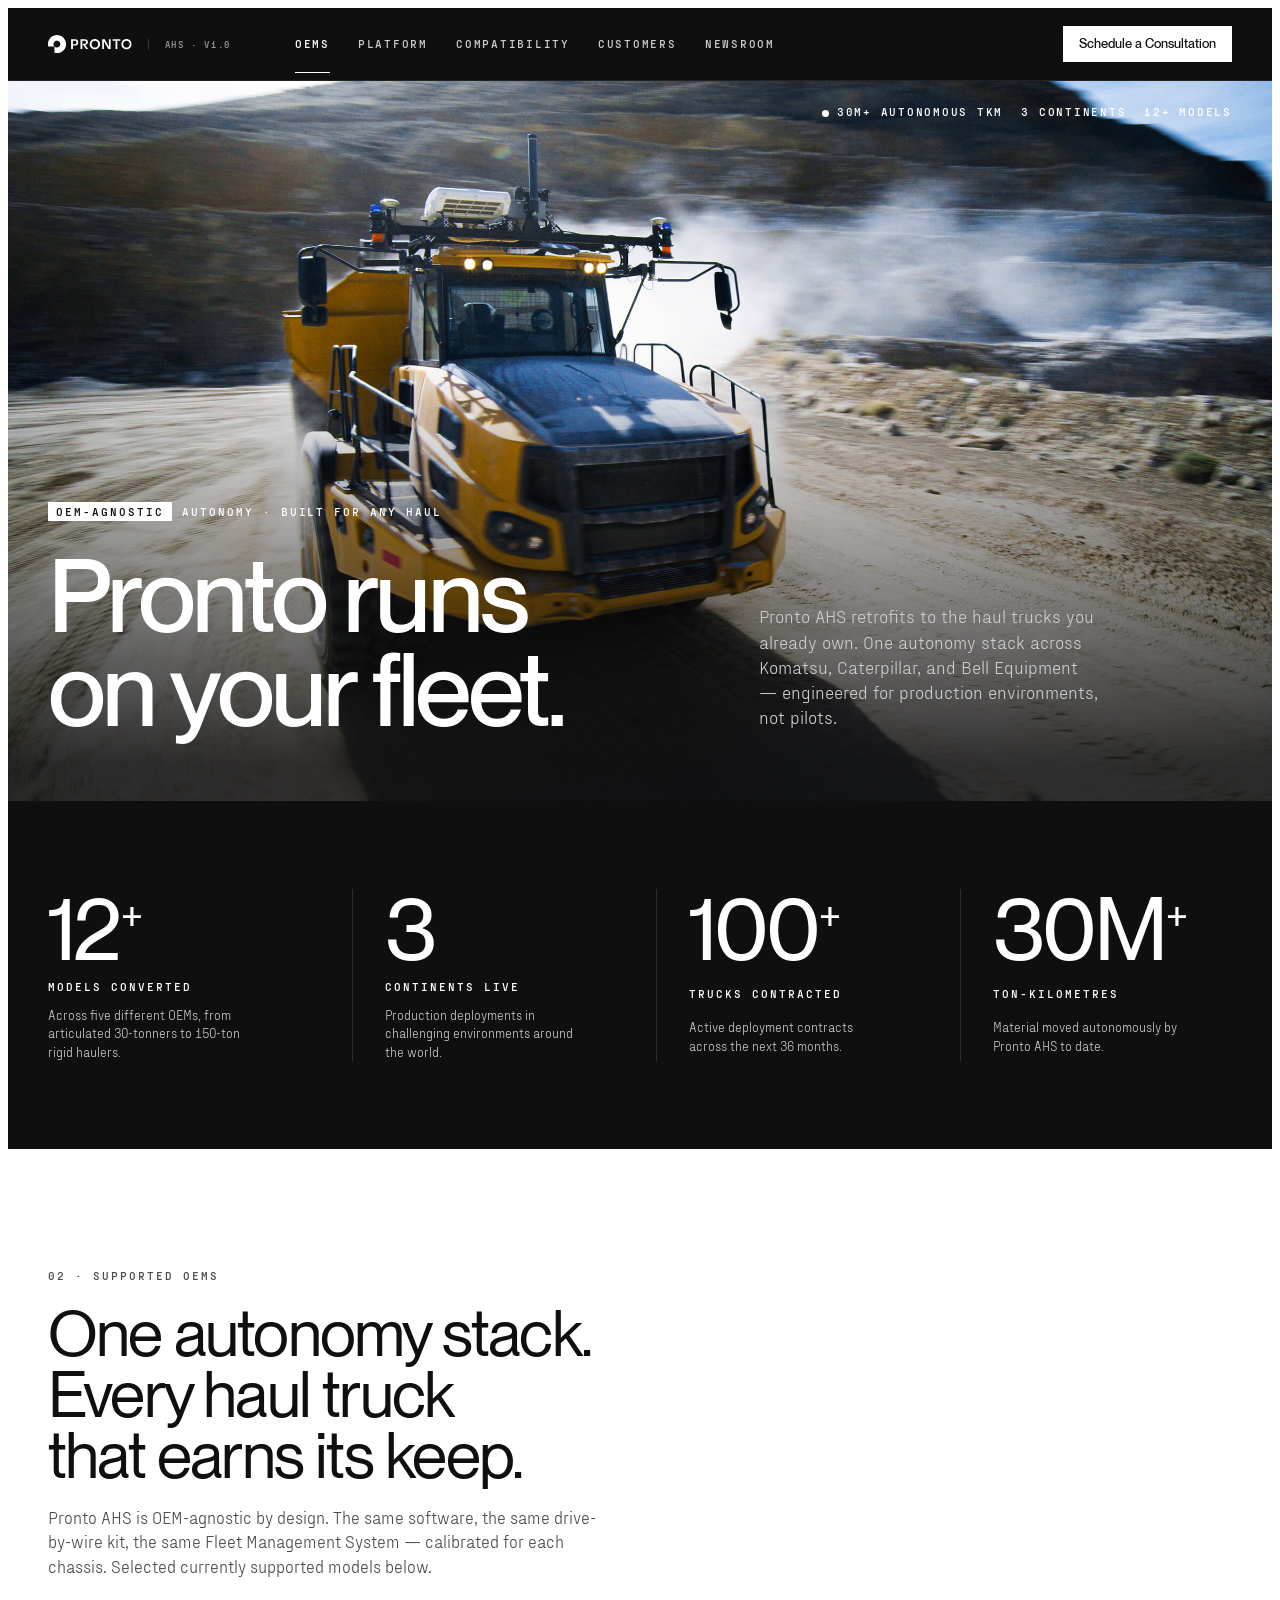
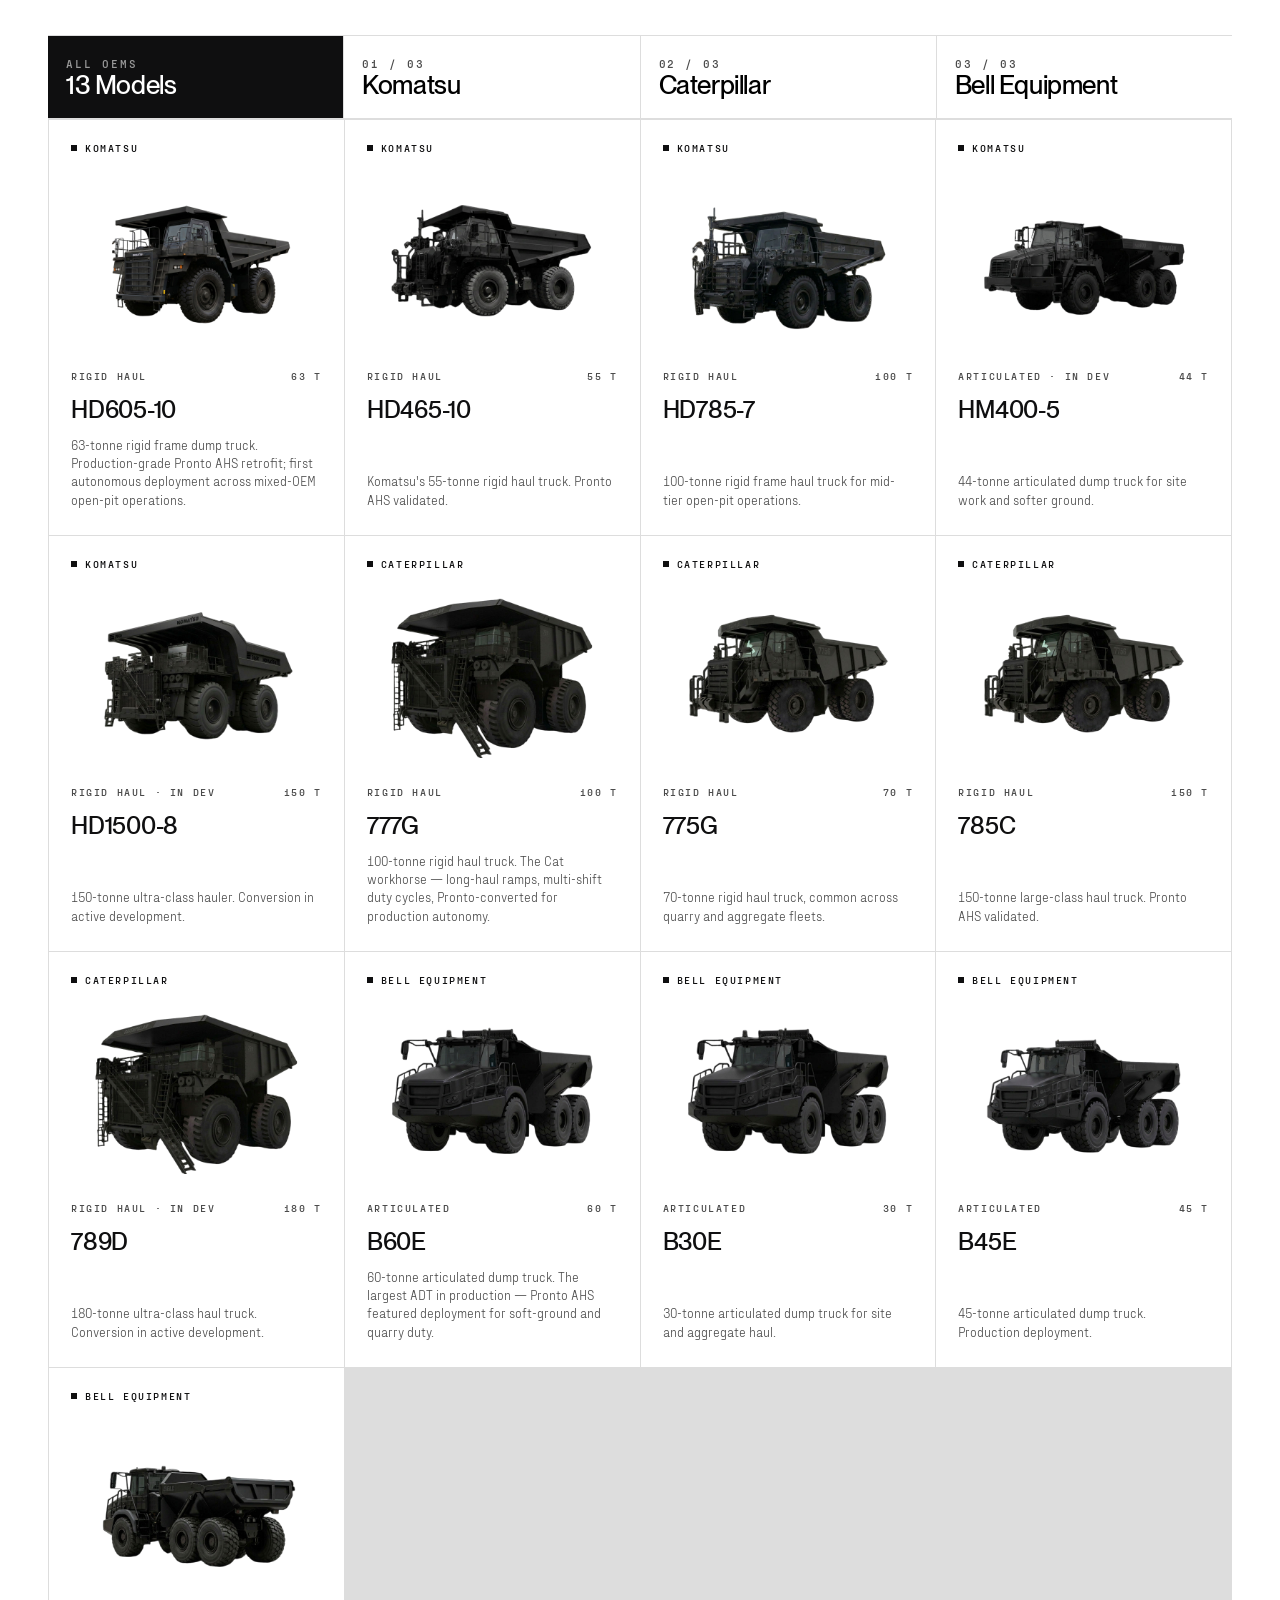
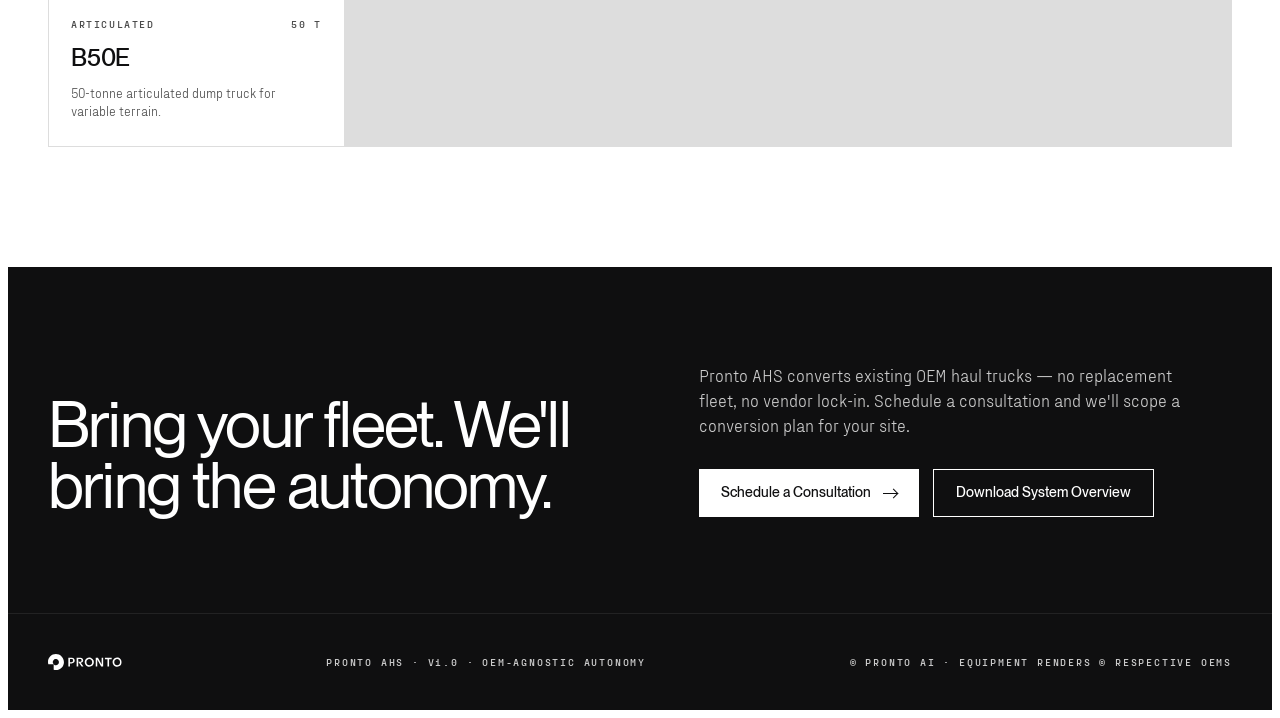
==== commit 181b1bd6: "Add newsroom with 6 real Pronto articles and update nav - newsroom.html: index with dark featured st" ====
--- a/index.html
+++ b/index.html
@@ -215,10 +215,10 @@
     <a href="#stats">Platform</a>
     <a href="#compat">Compatibility</a>
     <a href="#">Customers</a>
-    <a href="#">News</a>
+    <a href="newsroom.html">Newsroom</a>
   </div>
   <span class="spacer"></span>
-  <a class="cta" href="#compat">Schedule a Consultation</a>
+  <a class="cta" href="consultation.html">Schedule a Consultation</a>
 </nav>
 
 <header class="hero">
@@ -386,7 +386,7 @@
     <div>
       <p class="lede">Pronto AHS converts existing OEM haul trucks — no replacement fleet, no vendor lock-in. Schedule a consultation and we'll scope a conversion plan for your site.</p>
       <div class="ctas">
-        <a class="btn primary" href="#">Schedule a Consultation <span style="display:inline-block;width:14px;height:1px;background:currentColor;position:relative;"><span style="position:absolute;right:0;top:-3px;width:6px;height:6px;border-right:1px solid currentColor;border-top:1px solid currentColor;transform:rotate(45deg);"></span></span></a>
+        <a class="btn primary" href="consultation.html">Schedule a Consultation <span style="display:inline-block;width:14px;height:1px;background:currentColor;position:relative;"><span style="position:absolute;right:0;top:-3px;width:6px;height:6px;border-right:1px solid currentColor;border-top:1px solid currentColor;transform:rotate(45deg);"></span></span></a>
         <a class="btn secondary" href="#">Download System Overview</a>
       </div>
     </div>
